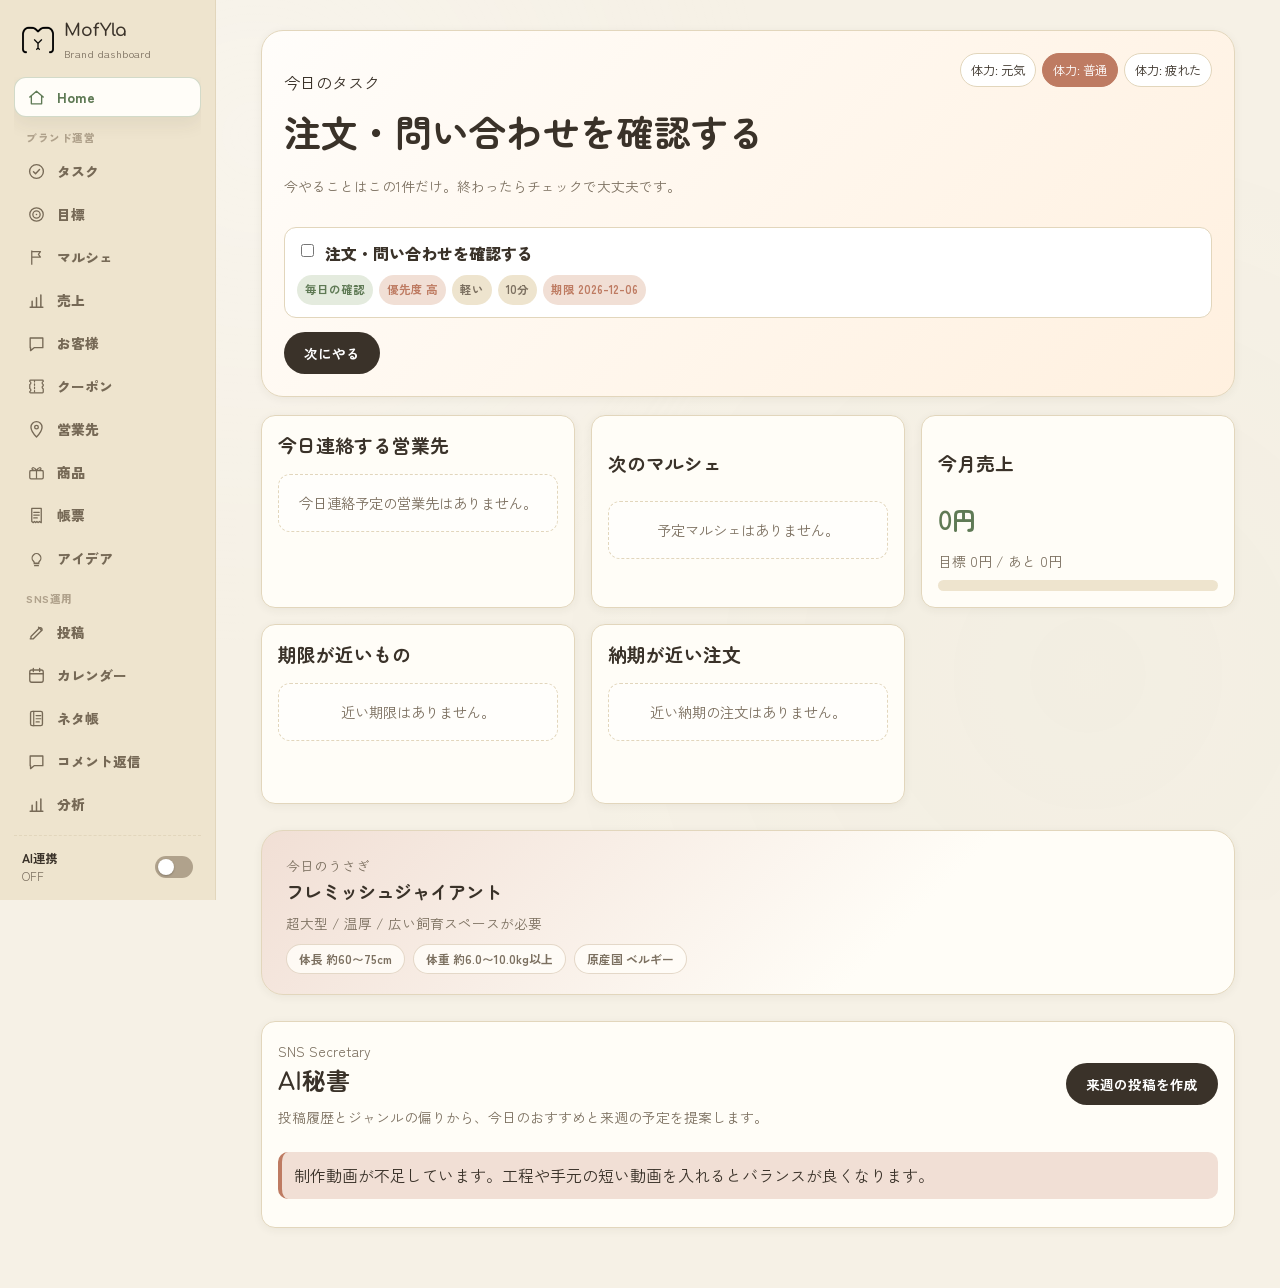
==== index.html @ 94437e1f "Add files via upload" ====
﻿<!DOCTYPE html>
<html lang="ja">
<head>
<meta charset="UTF-8">
<meta name="viewport" content="width=device-width, initial-scale=1.0">
<title>MofYla Studio | Brand Dashboard</title>
<link rel="preconnect" href="https://fonts.googleapis.com">
<link rel="preconnect" href="https://fonts.gstatic.com" crossorigin>
<link href="https://fonts.googleapis.com/css2?family=Comfortaa:wght@400;500;600;700&family=Zen+Maru+Gothic:wght@400;500;700;900&family=Zen+Kaku+Gothic+New:wght@400;500;700;900&family=Klee+One:wght@500;600&family=IBM+Plex+Mono:wght@400;500;600&display=swap" rel="stylesheet">
<link rel="stylesheet" href="./styles/main.css">
<link rel="stylesheet" href="./styles/components.css">
<link rel="stylesheet" href="./styles/calendar.css">
<link rel="stylesheet" href="./styles/dashboard.css">
<link rel="stylesheet" href="./styles/brand.css">
<link rel="icon" type="image/png" href="./favicon.png">
</head>
<body>

<svg width="0" height="0" style="position:absolute" aria-hidden="true">
<defs>
<symbol id="ic-rabbit" viewBox="0 0 24 24">
  <path d="M8.6 11.2C7.1 8.3 7.4 3.6 9.2 2.1c1.2 3 1.4 6.8 0.5 9.6" fill="currentColor"/>
  <path d="M15.4 11.2c1.5-2.9 1.2-7.6-0.6-9.1-1.2 3-1.4 6.8-0.5 9.6" fill="currentColor"/>
  <ellipse cx="12" cy="15.6" rx="5.7" ry="5.1" fill="currentColor"/>
</symbol>
<symbol id="ic-home" viewBox="0 0 24 24"><path d="M3.5 11.5 12 4l8.5 7.5M5.5 10v10h13V10" fill="none" stroke="currentColor" stroke-width="1.7" stroke-linecap="round" stroke-linejoin="round"/></symbol>
<symbol id="ic-pencil" viewBox="0 0 24 24"><path d="M4 20h4L18.4 9.6a2.1 2.1 0 0 0-3-3L5 17v3z" fill="none" stroke="currentColor" stroke-width="1.7" stroke-linecap="round" stroke-linejoin="round"/><path d="M14.6 5.4l4 4" fill="none" stroke="currentColor" stroke-width="1.7" stroke-linecap="round"/></symbol>
<symbol id="ic-calendar" viewBox="0 0 24 24"><rect x="3.5" y="5" width="17" height="15.5" rx="2.4" fill="none" stroke="currentColor" stroke-width="1.7"/><path d="M3.5 9.8h17M8 3v4M16 3v4" fill="none" stroke="currentColor" stroke-width="1.7" stroke-linecap="round"/></symbol>
<symbol id="ic-notebook" viewBox="0 0 24 24"><rect x="4.5" y="3" width="15" height="18" rx="2" fill="none" stroke="currentColor" stroke-width="1.7"/><path d="M8.5 3v18M11.5 8.3h6M11.5 12.3h6M11.5 16.3h4" fill="none" stroke="currentColor" stroke-width="1.5" stroke-linecap="round"/></symbol>
<symbol id="ic-chat" viewBox="0 0 24 24"><path d="M4 5h16v12.3H9L4.5 21v-3.7H4z" fill="none" stroke="currentColor" stroke-width="1.7" stroke-linejoin="round"/></symbol>
<symbol id="ic-chart" viewBox="0 0 24 24"><path d="M4 20.5h16M6.5 20V13m5.5 7V8.5M17.5 20V5" fill="none" stroke="currentColor" stroke-width="1.9" stroke-linecap="round"/></symbol>
<symbol id="ic-sliders" viewBox="0 0 24 24"><path d="M4 6.5h11M17.5 6.5h2.5M4 12h6.5M13 12h7M4 17.5h13M19.5 17.5H20" fill="none" stroke="currentColor" stroke-width="1.7" stroke-linecap="round"/><circle cx="13.5" cy="6.5" r="2" fill="none" stroke="currentColor" stroke-width="1.7"/><circle cx="9" cy="12" r="2" fill="none" stroke="currentColor" stroke-width="1.7"/><circle cx="16" cy="17.5" r="2" fill="none" stroke="currentColor" stroke-width="1.7"/></symbol>
<symbol id="ic-refresh" viewBox="0 0 24 24"><path d="M20 11A8 8 0 1 0 18.5 16" fill="none" stroke="currentColor" stroke-width="1.8" stroke-linecap="round"/><path d="M20 5v6h-6" fill="none" stroke="currentColor" stroke-width="1.8" stroke-linecap="round" stroke-linejoin="round"/></symbol>
<symbol id="ic-pin" viewBox="0 0 24 24"><path d="M12 21.5s7-7.4 7-12.4a7 7 0 1 0-14 0c0 5 7 12.4 7 12.4z" fill="none" stroke="currentColor" stroke-width="1.7" stroke-linejoin="round"/><circle cx="12" cy="9" r="2.3" fill="none" stroke="currentColor" stroke-width="1.7"/></symbol>
<symbol id="ic-plus" viewBox="0 0 24 24"><path d="M12 5v14M5 12h14" fill="none" stroke="currentColor" stroke-width="1.9" stroke-linecap="round"/></symbol>
<symbol id="ic-trash" viewBox="0 0 24 24"><path d="M4.5 7h15M9 7V4.3h6V7M6.5 7l1 13a2 2 0 0 0 2 1.8h5a2 2 0 0 0 2-1.8l1-13" fill="none" stroke="currentColor" stroke-width="1.7" stroke-linecap="round" stroke-linejoin="round"/><path d="M10 11v6M14 11v6" fill="none" stroke="currentColor" stroke-width="1.5" stroke-linecap="round"/></symbol>
<symbol id="ic-star" viewBox="0 0 24 24"><path d="M12 3.3l2.7 6 6.5.6-4.9 4.4 1.5 6.4L12 17.4l-5.8 3.3 1.5-6.4-4.9-4.4 6.5-.6z" fill="none" stroke="currentColor" stroke-width="1.6" stroke-linejoin="round"/></symbol>
<symbol id="ic-check" viewBox="0 0 24 24"><path d="M4.5 12.5l5 5L20 6.5" fill="none" stroke="currentColor" stroke-width="2.4" stroke-linecap="round" stroke-linejoin="round"/></symbol>
<symbol id="ic-check-circle" viewBox="0 0 24 24"><circle cx="12" cy="12" r="8.7" fill="none" stroke="currentColor" stroke-width="1.7"/><path d="M8.2 12.3l2.6 2.6 5-5.4" fill="none" stroke="currentColor" stroke-width="1.8" stroke-linecap="round" stroke-linejoin="round"/></symbol>
<symbol id="ic-alert" viewBox="0 0 24 24"><path d="M12 3.5 21.5 20h-19z" fill="none" stroke="currentColor" stroke-width="1.7" stroke-linejoin="round"/><path d="M12 9.5v4.3" stroke="currentColor" stroke-width="1.8" stroke-linecap="round"/><circle cx="12" cy="16.8" r="0.9" fill="currentColor"/></symbol>
<symbol id="ic-square" viewBox="0 0 24 24"><rect x="4.2" y="4.2" width="15.6" height="15.6" rx="3.4" fill="none" stroke="currentColor" stroke-width="1.7"/></symbol>
<symbol id="ic-square-check" viewBox="0 0 24 24"><rect x="4.2" y="4.2" width="15.6" height="15.6" rx="3.4" fill="none" stroke="currentColor" stroke-width="1.7"/><path d="M8.2 12.4l2.6 2.6 5-5.4" fill="none" stroke="currentColor" stroke-width="1.8" stroke-linecap="round" stroke-linejoin="round"/></symbol>
<symbol id="ic-chevron-left" viewBox="0 0 24 24"><path d="M15 5l-7 7 7 7" fill="none" stroke="currentColor" stroke-width="1.9" stroke-linecap="round" stroke-linejoin="round"/></symbol>
<symbol id="ic-chevron-right" viewBox="0 0 24 24"><path d="M9 5l7 7-7 7" fill="none" stroke="currentColor" stroke-width="1.9" stroke-linecap="round" stroke-linejoin="round"/></symbol>
<symbol id="ic-arrow-right" viewBox="0 0 24 24"><path d="M4 12h15M13 6l6 6-6 6" fill="none" stroke="currentColor" stroke-width="1.8" stroke-linecap="round" stroke-linejoin="round"/></symbol>
<symbol id="ic-download" viewBox="0 0 24 24"><path d="M12 4v10M8 10l4 4 4-4M5 19h14" fill="none" stroke="currentColor" stroke-width="1.8" stroke-linecap="round" stroke-linejoin="round"/></symbol>
<symbol id="ic-menu" viewBox="0 0 24 24"><path d="M4 7h16M4 12h16M4 17h16" fill="none" stroke="currentColor" stroke-width="1.8" stroke-linecap="round"/></symbol>
<symbol id="ic-close" viewBox="0 0 24 24"><path d="M6 6l12 12M18 6L6 18" fill="none" stroke="currentColor" stroke-width="1.8" stroke-linecap="round"/></symbol>
<symbol id="ic-video" viewBox="0 0 24 24"><rect x="3" y="6.5" width="12.5" height="11" rx="2" fill="none" stroke="currentColor" stroke-width="1.6"/><path d="M15.5 10l5-2.7v9.4l-5-2.7z" fill="none" stroke="currentColor" stroke-width="1.6" stroke-linejoin="round"/></symbol>
<symbol id="ic-gift" viewBox="0 0 24 24"><rect x="3.5" y="9.5" width="17" height="10.5" rx="1.6" fill="none" stroke="currentColor" stroke-width="1.6"/><path d="M3.5 9.5h17M12 9.5V20M12 9.5C10 5 6 5.3 6.3 7.4 6.5 9 9.5 9.5 12 9.5zM12 9.5c2-4.5 6-4.2 5.7-2.1-.2 1.6-3.2 2.1-5.7 2.1z" fill="none" stroke="currentColor" stroke-width="1.5" stroke-linejoin="round"/></symbol>
<symbol id="ic-flag" viewBox="0 0 24 24"><path d="M6 3v18M6 4.5h11l-2.6 3.5L17 11.5H6" fill="none" stroke="currentColor" stroke-width="1.6" stroke-linejoin="round"/></symbol>
<symbol id="ic-draft" viewBox="0 0 24 24"><circle cx="12" cy="12" r="8.5" fill="none" stroke="currentColor" stroke-width="1.6" stroke-dasharray="3 3.2"/></symbol>
<symbol id="ic-target" viewBox="0 0 24 24"><circle cx="12" cy="12" r="8.5" fill="none" stroke="currentColor" stroke-width="1.6"/><circle cx="12" cy="12" r="4.6" fill="none" stroke="currentColor" stroke-width="1.6"/><circle cx="12" cy="12" r="1" fill="currentColor"/></symbol>
<symbol id="ic-lightbulb" viewBox="0 0 24 24"><path d="M9 18.5h6M9.6 21h4.8M8 15.2A5.5 5.5 0 1116 15.2c-.8.9-1.3 1.6-1.3 2.8H9.3c0-1.2-.5-1.9-1.3-2.8z" fill="none" stroke="currentColor" stroke-width="1.6" stroke-linejoin="round" stroke-linecap="round"/></symbol>
<symbol id="ic-receipt" viewBox="0 0 24 24"><path d="M6 3h12v18l-2.3-1.5L14 21l-1.5-1.5L11 21l-1.5-1.5L8 21l-2-1.5z" fill="none" stroke="currentColor" stroke-width="1.6" stroke-linejoin="round"/><path d="M8.5 8h7M8.5 11.5h7M8.5 15h4.5" fill="none" stroke="currentColor" stroke-width="1.5" stroke-linecap="round"/></symbol>
<symbol id="ic-coupon" viewBox="0 0 24 24"><path d="M3.5 9.5a2 2 0 0 0 0-3.8V5a1 1 0 0 1 1-1h15a1 1 0 0 1 1 1v.7a2 2 0 0 0 0 3.8v1.6a2 2 0 0 0 0 3.8V19a1 1 0 0 1-1 1h-15a1 1 0 0 1-1-1v-.7a2 2 0 0 0 0-3.8z" fill="none" stroke="currentColor" stroke-width="1.6" stroke-linejoin="round"/><path d="M9.5 4.5v15" stroke="currentColor" stroke-width="1.5" stroke-linecap="round" stroke-dasharray="1.8 2.4"/></symbol>
</defs>
</svg>

<div class="app">
  <div class="mobile-topbar">
    <button class="hamburger-btn" id="hamburgerBtn" aria-label="メニューを開く"><svg class="svgic"><use href="#ic-menu"/></svg></button>
    <div class="side-brand">
      <img class="side-logo" src="./assets/mofyla-logo.png" alt="MofYla logo">
      <div><h1>MofYla</h1></div>
    </div>
  </div>
  <div class="nav-overlay" id="navOverlay"></div>

  <nav class="sidebar" id="sidebar">
    <div class="side-brand">
      <img class="side-logo" src="./assets/mofyla-logo.png" alt="MofYla logo">
      <div>
        <h1>MofYla</h1>
        <span>Brand dashboard</span>
      </div>
      <button class="side-close" id="sideCloseBtn" aria-label="閉じる"><svg class="svgic"><use href="#ic-close"/></svg></button>
    </div>
    <div class="side-nav" id="sideNav">
      <button data-page="home" class="active"><svg class="ic svgic"><use href="#ic-home"/></svg>Home</button>

      <p class="side-nav-label">ブランド運営</p>
      <button data-page="brand-tasks"><svg class="ic svgic"><use href="#ic-check-circle"/></svg>タスク</button>
      <button data-page="brand-goals"><svg class="ic svgic"><use href="#ic-target"/></svg>目標</button>
      <button data-page="brand-markets"><svg class="ic svgic"><use href="#ic-flag"/></svg>マルシェ</button>
      <button data-page="brand-sales"><svg class="ic svgic"><use href="#ic-chart"/></svg>売上</button>
      <button data-page="brand-crm"><svg class="ic svgic"><use href="#ic-chat"/></svg>お客様</button>
      <button data-page="brand-coupons"><svg class="ic svgic"><use href="#ic-coupon"/></svg>クーポン</button>
      <button data-page="brand-leads"><svg class="ic svgic"><use href="#ic-pin"/></svg>営業先</button>
      <button data-page="brand-products"><svg class="ic svgic"><use href="#ic-gift"/></svg>商品</button>
      <button data-page="brand-invoice"><svg class="ic svgic"><use href="#ic-receipt"/></svg>帳票</button>
      <button data-page="brand-ideas"><svg class="ic svgic"><use href="#ic-lightbulb"/></svg>アイデア</button>

      <p class="side-nav-label">SNS運用</p>
      <button data-page="write"><svg class="ic svgic"><use href="#ic-pencil"/></svg>投稿</button>
      <button data-page="calendar"><svg class="ic svgic"><use href="#ic-calendar"/></svg>カレンダー</button>
      <button data-page="ideas"><svg class="ic svgic"><use href="#ic-notebook"/></svg>ネタ帳</button>
      <button data-page="reply"><svg class="ic svgic"><use href="#ic-chat"/></svg>コメント返信</button>
      <button data-page="analytics"><svg class="ic svgic"><use href="#ic-chart"/></svg>分析</button>
      <button data-page="template"><svg class="ic svgic"><use href="#ic-notebook"/></svg>テンプレート</button>

      <p class="side-nav-label">その他</p>
      <button data-page="export"><svg class="ic svgic"><use href="#ic-download"/></svg>エクスポート</button>
      <button data-page="settings"><svg class="ic svgic"><use href="#ic-sliders"/></svg>設定</button>
    </div>
    <div class="side-foot">
      <div class="side-ai-row">
        <div class="side-ai-label"><strong>AI連携</strong><span id="aiStatusText">OFF</span></div>
        <label class="switch">
          <input type="checkbox" id="aiToggle">
          <span class="track"><span class="knob"></span></span>
        </label>
      </div>

    </div>
  </nav>

  <main class="main">

    <!-- ============ HOME ============ -->

    <section class="page active" id="page-home">
      <div id="brandHome"></div>

      <section class="daily-rabbit-card section-gap" id="dailyRabbitCard">
        <div>
          <p class="label-eyebrow">今日のうさぎ</p>
          <h3 id="dailyRabbitName">今日のうさぎ</h3>
          <p id="dailyRabbitDescription">日替わりでうさぎの種類を紹介します。</p>
          <div class="daily-rabbit-tags" id="dailyRabbitTags"></div>
        </div>
      </section>

      <div class="legacy-home-sns" aria-hidden="true">
      <div class="greeting-card">
        <div>
          <h2 style="display:flex;align-items:center;gap:10px;"><svg class="icon-md svgic brand-mark"><use href="#ic-rabbit"/></svg><span id="greetingText">Good Morning</span></h2>
          <p id="greetingSub">今日はどんな投稿にしますか？</p>
        </div>
        <span class="greeting-date" id="homeDate">--</span>
      </div>

      <div class="card section-gap">
        <p class="label-eyebrow">今週の記録</p>
        <div class="week-strip" id="weekStrip"></div>
        <div class="statgrid">
          <div class="statcard"><div class="num honey" id="streakNum">0</div><div class="lab">連続投稿日数</div></div>
          <div class="statcard"><div class="num" id="monthRateNum">0%</div><div class="lab">今月の達成率</div></div>
          <div class="statcard"><div class="num" id="postsThisMonthNum">0</div><div class="lab">今月の投稿数</div></div>
        </div>
        <a class="cal-link" data-page="calendar">カレンダーをもっと見る <svg class="svgic"><use href="#ic-arrow-right"/></svg></a>
      </div>


      <div class="card section-gap">
        <p class="label-eyebrow">今日やること</p>
        <div class="checklist" id="checklist">
          <div class="checklist-item" data-task="seen"><span class="checkbox"><svg class="svgic"><use href="#ic-check"/></svg></span><span class="txt">今日のネタを見る</span></div>
          <div class="checklist-item" data-task="wrote"><span class="checkbox"><svg class="svgic"><use href="#ic-check"/></svg></span><span class="txt">投稿を作る</span></div>
          <div class="checklist-item" data-task="posted"><span class="checkbox"><svg class="svgic"><use href="#ic-check"/></svg></span><span class="txt">投稿した</span></div>
        </div>
      </div>

      <p class="label-eyebrow">今日のおすすめ</p>
      <div class="feature-card">
        <div class="feature-top">
          <div class="feature-eyebrow">
            <span class="feature-tag" id="fIdeaTag">商品紹介</span>
            <span class="feature-idx" id="fIdeaIdx">No. 01</span>
          </div>
          <h3 class="feature-title" id="fIdeaTitle">読み込み中…</h3>
          <p class="feature-detail" id="fIdeaDetail"></p>
          <div class="feature-meta">
            <div class="meta-item"><span class="k">難易度</span><span class="v" id="fDifficulty">-</span></div>
            <div class="meta-item"><span class="k">所要時間</span><span class="v" id="fMinutes">-</span></div>
          </div>
          <div class="feature-columns">
            <div class="feature-block"><p class="lbl">おすすめ理由</p><ul class="reason-list" id="fReasonList"></ul></div>
            <div class="feature-block"><p class="lbl">写真アイデア</p><p id="fPhoto">-</p></div>
          </div>
          <div class="feature-block" style="margin-top:12px;"><p class="lbl">投稿すると得られる効果</p><p id="fEffect">-</p></div>
          <div class="feature-tags" id="fTags"></div>
        </div>
        <div class="feature-bottom">
          <div class="feature-actions">
            <button class="btn btn-primary" id="fWriteBtn">今日はこれを書く</button>
            <button class="btn btn-ghost btn-small" id="fShuffleBtn">別のネタ</button>
          </div>
          <div class="feature-actions">
            <button class="btn-quiet" id="fPostedBtn">投稿済みにする</button>
            <button class="btn-quiet" id="fSkipBtn">興味ない</button>
          </div>
        </div>
        <div class="paperloader" id="fLoader"><span class="flip"></span><span class="ltxt">めくっています…</span></div>
        <div class="errbox" id="fErr" style="margin:0 32px 16px;"></div>
      </div>
      </div>
    </section>

    <section class="page" id="page-brand-tasks">
      <div class="brand-page" id="brandTasks"></div>
    </section>

    <section class="page" id="page-brand-goals">
      <div class="brand-page" id="brandGoals"></div>
    </section>

    <section class="page" id="page-brand-markets">
      <div class="brand-page" id="brandMarkets"></div>
    </section>

    <section class="page" id="page-brand-sales">
      <div class="brand-page" id="brandSales"></div>
    </section>

    <section class="page" id="page-brand-crm">
      <div class="brand-page" id="brandCrm"></div>
    </section>

    <section class="page" id="page-brand-coupons">
      <div class="brand-page" id="brandCoupons"></div>
    </section>

    <section class="page" id="page-brand-leads">
      <div class="brand-page" id="brandLeads"></div>
    </section>

    <section class="page" id="page-brand-products">
      <div class="brand-page" id="brandProducts"></div>
    </section>

    <section class="page" id="page-brand-invoice">
      <div class="brand-page" id="brandInvoice"></div>
    </section>

    <section class="page" id="page-brand-ideas">
      <div class="brand-page" id="brandIdeas"></div>
    </section>

    <!-- ============ WRITE ============ -->
    <section class="page" id="page-write">
      <div class="page-head"><div><h2>投稿</h2><p>下書きを一回書けば、X / Instagram 用に整えます</p></div></div>
      <div class="card composer">
        <textarea id="draftInput" placeholder="伝えたいことを箇条書きでも一文でもOK。例）今ある1点物のヘイラック、編み目を細かくして毛玉が引っかかりにくいよう改良中。試作段階だが、実際のうさぎで試したところ食べやすそうだった。"></textarea>
        <div class="composer-foot">
          <span class="hint" id="composerHint">下書きを入力して生成してください</span>
          <button class="btn btn-primary" id="generateBtn"><svg class="icon-sm svgic"><use href="#ic-pencil"/></svg><span class="btn-label">X / Instagram 用に生成</span></button>
        </div>
        <div class="paperloader" id="genLoader"><span class="flip"></span><span class="ltxt">めくっています…</span></div>
        <div class="errbox" id="genErr"></div>

        <div class="chiprow" id="remixRow" style="display:none;">
          <button class="btn-chip" data-remix="short">もっと短く</button>
          <button class="btn-chip" data-remix="cute">もっと可愛く</button>
          <button class="btn-chip" data-remix="polite">もっと丁寧に</button>
          <button class="btn-chip" data-remix="lessemoji">絵文字少なめ</button>
          <button class="btn-chip" data-remix="moretags">ハッシュタグ追加</button>
          <button class="btn-chip" data-remix="brand">ブランド感を強く</button>
        </div>

        <div class="outputs">
          <div class="outcard">
            <div class="outcard-head">
              <span class="platform"><span class="dot x"></span>X（旧Twitter）</span>
              <span class="charcount" id="xCount">0 / 280</span>
            </div>
            <textarea class="result" id="xResult" placeholder="ここにX用の文章が出ます"></textarea>
            <div class="tagpicker" id="xTagPicker"></div>
            <div class="outcard-foot">
              <span class="hint">短く・即時性重視</span>
              <button class="btn-ghost btn-small btn" data-copy="xResult">コピー</button>
            </div>
          </div>
          <div class="outcard">
            <div class="outcard-head">
              <span class="platform"><span class="dot ig"></span>Instagram</span>
              <span class="charcount" id="igCount">0 / 2200</span>
            </div>
            <textarea class="result" id="igResult" placeholder="ここにInstagram用の文章が出ます"></textarea>
            <div class="tagpicker" id="igTagPicker"></div>
            <div class="outcard-foot">
              <span class="hint">世界観・厳選タグ重視</span>
              <button class="btn-ghost btn-small btn" data-copy="igResult">コピー</button>
            </div>
          </div>
        </div>

        <div class="precheck">
          <p class="precheck-title">投稿前チェック</p>
          <div class="precheck-grid" id="precheckGrid"></div>
        </div>

        <div class="savebar">
          <button class="btn btn-sage" id="saveHistoryBtn"><svg class="icon-sm svgic"><use href="#ic-pin"/></svg><span class="btn-label">この投稿を履歴に保存</span></button>
        </div>
      </div>
    </section>

    <!-- ============ CALENDAR ============ -->
    <section class="page" id="page-calendar">
      <div class="page-head"><div><h2>カレンダー</h2><p>投稿だけでなく、ブランド活動をまるごと記録する場所です</p></div></div>

      <div class="card section-gap">
        <div class="goalring-wrap">
          <svg class="goalring" viewBox="0 0 64 64">
            <circle cx="32" cy="32" r="27" fill="none" stroke="var(--paper-deep)" stroke-width="7"/>
            <circle id="goalRingFg" cx="32" cy="32" r="27" fill="none" stroke="var(--sage)" stroke-width="7" stroke-linecap="round" transform="rotate(-90 32 32)"/>
          </svg>
          <div class="goalring-lab">
            <div class="num" id="goalRateNumFull">0%</div>
            <div class="lab">今月の目標達成率(<span id="goalPostsNumFull">0</span>/<span id="goalTargetNumFull">-</span>投稿)</div>
          </div>
        </div>
        <div class="statgrid">
          <div class="statcard"><div class="num honey" id="streakNumFull">0</div><div class="lab">連続投稿日数</div></div>
          <div class="statcard"><div class="num" id="monthRateNumFull">0%</div><div class="lab">今月の達成率</div></div>
          <div class="statcard"><div class="num" id="totalPostedNum">0</div><div class="lab">総投稿日数</div></div>
          <div class="statcard"><div class="num" id="postsThisMonthNumFull">0</div><div class="lab">今月の投稿数</div></div>
          <div class="statcard"><div class="num" id="videosThisMonthNum">0</div><div class="lab">制作動画数</div></div>
          <div class="statcard"><div class="num" id="ideaStockNum">0</div><div class="lab">ネタ在庫数</div></div>
        </div>
      </div>

      <div class="card section-gap">
        <div class="cal-widget">
          <div class="month-cal full" style="flex:1;">
            <div class="month-cal-head">
              <button class="cal-navbtn" id="calPrevBtn" aria-label="前の月"><svg class="svgic"><use href="#ic-chevron-left"/></svg></button>
              <span class="month-label" id="calMonthLabel">--</span>
              <button class="cal-navbtn" id="calNextBtn" aria-label="次の月"><svg class="svgic"><use href="#ic-chevron-right"/></svg></button>
            </div>
            <div class="weekday-row">
              <span class="sun">日</span><span>月</span><span>火</span><span>水</span><span>木</span><span>金</span><span class="sat">土</span>
            </div>
            <div class="month-grid" id="calGridFull"></div>
            <div style="display:flex;flex-wrap:wrap;gap:12px;margin-top:16px;font-size:0.72rem;color:var(--ink-soft);">
              <span style="display:inline-flex;align-items:center;gap:4px;"><svg class="svgic" style="width:12px;height:12px;color:var(--sage-deep);"><use href="#ic-pencil"/></svg>投稿</span>
              <span style="display:inline-flex;align-items:center;gap:4px;"><svg class="svgic" style="width:12px;height:12px;color:var(--clay);"><use href="#ic-video"/></svg>制作動画</span>
              <span style="display:inline-flex;align-items:center;gap:4px;"><svg class="svgic" style="width:12px;height:12px;color:var(--honey);"><use href="#ic-star"/></svg>人気投稿</span>
              <span style="display:inline-flex;align-items:center;gap:4px;"><svg class="svgic" style="width:12px;height:12px;"><use href="#ic-gift"/></svg>商品公開</span>
              <span style="display:inline-flex;align-items:center;gap:4px;"><svg class="svgic" style="width:12px;height:12px;"><use href="#ic-flag"/></svg>イベント</span>
              <span style="display:inline-flex;align-items:center;gap:4px;background:var(--honey-soft);padding:2px 8px;border-radius:999px;">予定あり</span>
            </div>
          </div>
        </div>
      </div>

      <p class="label-eyebrow">秘書からの提案</p>
      <div class="advice-box" id="planAdviceBox">
        <svg class="svgic"><use href="#ic-lightbulb"/></svg>
        <p id="planAdviceText">予定を登録すると、投稿の組み立て方を提案します。</p>
      </div>
    </section>

    <!-- ============ IDEAS LIBRARY ============ -->
    <section class="page" id="page-ideas">
      <div class="page-head"><div><h2>ネタ帳</h2><p>ブランド専用のネタライブラリ。投稿生成時にAIの参考にもなります</p></div></div>

      <div class="togglebar">
        <div class="lab"><strong>参考メモを生成時に利用する</strong><span>ONにすると、下の参考メモをAI生成の文脈として使います</span></div>
        <label class="switch"><input type="checkbox" id="useRefToggle"><span class="track"><span class="knob"></span></span></label>
      </div>

      <p class="label-eyebrow">ネタ一覧</p>
      <div class="idea-grid section-gap" id="ideaGrid"></div>

      <p class="label-eyebrow">見つけたら書き留める</p>
      <div class="card section-gap">
        <p class="hint" style="margin:0 0 10px;">気になった投稿のURLと、なぜ気になったかを一言メモ。</p>
        <input type="text" id="refUrlInput" class="refurl-input" placeholder="投稿のURL（任意）">
        <textarea id="refNoteInput" placeholder="例）餌入れの断面図を見せる投稿。作り方の工夫が伝わって保存数が多そうだった。" style="min-height:70px;margin-top:8px;width:100%;border:1px solid var(--line);border-radius:var(--radius-md);padding:12px;background:var(--paper);"></textarea>
        <div class="composer-foot">
          <span class="hint">丸ごと真似るのではなく『なぜ良かったか』の視点をメモするのがおすすめです</span>
          <button class="btn btn-sage" id="addRefBtn"><svg class="icon-sm svgic"><use href="#ic-plus"/></svg><span class="btn-label">メモを追加</span></button>
        </div>
      </div>
      <div class="listcol" id="refList"><div class="empty-state">まだメモがありません。</div></div>
    </section>

    <!-- ============ REPLY ============ -->
    <section class="page" id="page-reply">
      <div class="page-head"><div><h2>コメント返信</h2><p>もらったコメントに、あたたかく丁寧な返信を</p></div></div>
      <div class="card composer section-gap">
        <textarea id="commentInput" placeholder="もらったコメントを貼り付けてください。例）このヘイラック可愛い！うちの子にも欲しいです"></textarea>
        <div class="composer-foot">
          <span class="hint" id="replyHint">コメントを入力して生成してください</span>
          <button class="btn btn-primary" id="replyGenerateBtn"><svg class="icon-sm svgic"><use href="#ic-chat"/></svg><span class="btn-label">返信文を考える</span></button>
        </div>
        <div class="paperloader" id="replyLoader"><span class="flip"></span><span class="ltxt">めくっています…</span></div>
        <div class="errbox" id="replyErr"></div>
        <div class="outcard" style="margin-top:16px;">
          <div class="outcard-head"><span class="platform">返信案</span></div>
          <textarea class="result" id="replyResult" placeholder="ここに返信文の案が出ます" style="min-height:100px;"></textarea>
          <div class="outcard-foot">
            <span class="hint">送る前に一度読み返してから返信してください</span>
            <div style="display:flex;gap:8px;">
              <button class="btn-ghost btn-small btn" id="favReplyBtn"><svg class="icon-sm svgic"><use href="#ic-star"/></svg><span class="btn-label">お気に入りに登録</span></button>
              <button class="btn-ghost btn-small btn" data-copy="replyResult">コピー</button>
            </div>
          </div>
        </div>
      </div>

      <p class="label-eyebrow">お気に入り返信</p>
      <div class="listcol section-gap" id="favReplyList"><div class="empty-state">まだお気に入りがありません。</div></div>

      <p class="label-eyebrow">返信履歴</p>
      <div class="listcol" id="replyHistList"><div class="empty-state">まだ履歴がありません。</div></div>
    </section>

    <!-- ============ ANALYTICS / HISTORY ============ -->
    <section class="page" id="page-analytics">
      <div class="page-head"><div><h2>分析</h2><p>投稿履歴と反応を振り返る場所。毎日見るものではありません</p></div></div>
      <div class="hist-summary card section-gap">
        <div><div class="num" id="statTotal">0</div><div class="lab">総投稿数</div></div>
        <div><div class="num" id="statLikes">0</div><div class="lab">平均いいね</div></div>
        <div><div class="num" id="statSales">0</div><div class="lab">売上につながった投稿</div></div>
      </div>

      <p class="label-eyebrow">投稿内容のバランス（直近30日）</p>
      <div class="card section-gap">
        <div id="balanceBars"><div class="empty-state">データが増えてくると、ここにカテゴリの偏りが表示されます。</div></div>
      </div>
      <div class="advice-box section-gap" id="balanceAdviceBox">
        <svg class="svgic"><use href="#ic-lightbulb"/></svg>
        <p id="balanceAdviceText">まだ分析するデータがありません。投稿履歴が増えると秘書からアドバイスします。</p>
      </div>

      <p class="label-eyebrow">投稿履歴</p>
      <div class="listcol" id="historyList"><div class="empty-state">まだ履歴がありません。投稿文を保存するとここに並びます。</div></div>
    </section>

    <!-- ============ SETTINGS ============ -->
    <section class="page" id="page-settings">
      <div class="page-head"><div><h2>設定</h2><p>AI連携の説明とデータの管理</p></div></div>
      <div class="card section-gap">
        <p class="label-eyebrow">AI連携</p>
        <p style="font-size:0.88rem;color:var(--ink-soft);max-width:640px;">
          サイドバーのスイッチでON/OFFを切り替えられます。OFFのときはテンプレートで即座に下書きを作成し、
          ONのときはClaudeが文脈を汲んで生成します。生成後は必ず読み返してから投稿してください。
        </p>
      </div>
      <div class="card section-gap">
        <p class="label-eyebrow">今月の投稿目標</p>
        <p style="font-size:0.88rem;color:var(--ink-soft);max-width:640px;margin-bottom:12px;">
          カレンダーページの達成率リングに反映されます。
        </p>
        <div class="mini-field" style="max-width:160px;">
          <label>目標投稿数（今月）</label>
          <input type="number" min="1" id="monthlyGoalInput" value="12">
        </div>
      </div>
      <div class="card">
        <p class="label-eyebrow">データの管理</p>
        <p style="font-size:0.88rem;color:var(--ink-soft);max-width:640px;margin-bottom:14px;">
          このツールに保存したデータ（投稿履歴・参考メモ・返信履歴・チェックリスト・活動記録）をすべて削除します。元に戻せません。
        </p>
        <button class="btn btn-ghost" id="resetAllBtn"><svg class="icon-sm svgic"><use href="#ic-trash"/></svg><span class="btn-label">データを全て削除</span></button>
      </div>
    </section>

    <section class="page" id="page-template">
      <div class="page-head"><div><p class="eyebrow">Templates</p><h2>投稿テンプレート</h2><p>商品紹介、制作動画、イベント告知などを管理して、投稿文のたたき台を作れます。</p></div><button class="btn btn-primary" id="templateAddBtn"><svg class="icon-sm svgic"><use href="#ic-plus"/></svg><span class="btn-label">追加</span></button></div>
      <div class="panel section-gap"><div class="mini-field-grid"><div class="mini-field"><label>テンプレート名</label><input id="templateName" type="text" placeholder="商品紹介"></div><div class="mini-field"><label>ジャンル</label><input id="templateCategory" type="text" placeholder="商品紹介"></div></div><div class="mini-field"><label>本文</label><textarea id="templateBody" rows="5" placeholder="今日は {topic} を紹介します。\nこだわり: {point}\n#MofYla"></textarea></div><div class="mini-field-grid"><div class="mini-field"><label>話題</label><input id="templateTopic" type="text" placeholder="新作のうさぎ用アイテム"></div><div class="mini-field"><label>こだわり</label><input id="templatePoint" type="text" placeholder="やさしい丸みと洗いやすさ"></div></div><div class="toolbar"><button class="btn btn-sage" id="templateSaveBtn">保存</button><button class="btn btn-ghost" id="templateGenerateBtn">投稿へ生成</button></div></div>
      <div class="idea-grid section-gap" id="templateList"></div>
    </section>

    <section class="page" id="page-export">
      <div class="page-head"><div><p class="eyebrow">Backup</p><h2>エクスポート / 復元</h2><p>ローカル保存された秘書データをJSONで退避・復元できます。</p></div></div>
            <div class="panel section-gap">
        <div class="toolbar"><button class="btn btn-primary" id="backupJsonBtn">JSONバックアップ</button><button class="btn btn-sage" id="restoreJsonBtn">JSON復元</button><button class="btn btn-ghost" id="exportSettingsBtn">設定エクスポート</button><button class="btn btn-ghost" id="exportHistoryBtn">投稿履歴エクスポート</button></div>
        <p class="hint">バックアップ・エクスポートはJSONファイルとしてダウンロードされます。復元はファイルを選んで読み込みます。</p>
        <input type="file" id="restoreFileInput" accept="application/json" hidden>
      </div>
      <div class="panel section-gap">
        <div class="page-head"><div><p class="eyebrow">Cloud Sync</p><h2>半自動共有</h2><p>Google Apps Script経由でJSONをクラウド保存し、別デバイスへ復元できます。</p></div></div>
        <div class="mini-field-grid">
          <div class="mini-field"><label>Apps Script URL</label><input id="cloudSyncUrl" type="url" placeholder="https://script.google.com/macros/s/.../exec"></div>
          <div class="mini-field"><label>同期キー</label><input id="cloudSyncKey" type="password" placeholder="自分だけの合言葉"></div>
        </div>
        <label class="metric-check" style="margin:8px 0 12px;"><input type="checkbox" id="cloudAutoUploadToggle"> 入力変更後に自動アップロード</label>
        <div class="toolbar"><button class="btn btn-primary" id="cloudUploadBtn">クラウドに保存</button><button class="btn btn-sage" id="cloudDownloadBtn">クラウドから取得</button><button class="btn btn-ghost" id="cloudInstallBtn">取得データをインストール</button></div>
        <p class="hint" id="cloudSyncStatus">未設定です。Apps Script URLと同期キーを入力してください。</p>
        <div class="export-preview-wrap is-hidden">
          <p class="hint">クラウドから取得した内容（確認用）</p>
          <textarea id="exportPreview" class="result" rows="10" placeholder="ここにエクスポート内容が表示されます"></textarea>
        </div>
      </div>
    </section>
  </main>
</div>

<div class="toast" id="toast">保存しました</div>

<div class="modal-overlay" id="dayModalOverlay">
  <div class="modal-box">
    <div class="modal-head">
      <h3 id="dayModalTitle">--</h3>
      <button class="modal-close" id="dayModalClose" aria-label="閉じる"><svg class="svgic"><use href="#ic-close"/></svg></button>
    </div>
    <div class="modal-body" id="dayModalBody"></div>
  </div>
</div>



<script type="module" src="./src/app.js?v=cloud-sync-form-20260705"></script>
</body>
</html>
---- styles/main.css ----
﻿
:root{
  --paper:#F6F1E6;
  --paper-deep:#EEE4CE;
  --card:#FFFDF7;
  --ink:#3A3229;
  --ink-soft:#7C7060;
  --ink-faint:#B0A28C;
  --sage:#89A17C;
  --sage-deep:#5F7A55;
  --sage-soft:#E4EBDE;
  --clay:#BE7B62;
  --clay-soft:#F1DFD5;
  --honey:#D8A23F;
  --honey-soft:#F5E7C6;
  --line:#E2D6BC;
  --shadow:0 2px 10px rgba(58,50,41,0.06);
  --shadow-lift:0 10px 28px rgba(58,50,41,0.12);
  --radius-lg:22px;
  --radius-md:14px;
  --radius-sm:9px;
}
*{box-sizing:border-box;}
html,body{margin:0;padding:0;}
body{
  background:var(--paper);
  color:var(--ink);
  font-family:'Zen Kaku Gothic New','Hiragino Sans','Noto Sans JP',sans-serif;
  line-height:1.7;
  -webkit-font-smoothing:antialiased;
}
h1,h2,h3,.serif{font-family:'Comfortaa','Zen Maru Gothic','Hiragino Maru Gothic ProN',sans-serif;}
button{font-family:inherit;border:none;cursor:pointer;background:none;color:inherit;}
textarea,input{font-family:inherit;}
a{color:inherit;}
::selection{background:var(--sage-soft);}

/* subtle paper texture */
body::before{
  content:"";position:fixed;inset:0;pointer-events:none;z-index:0;opacity:0.5;
  background-image:
    radial-gradient(circle at 20% 15%, rgba(255,255,255,0.5), transparent 40%),
    radial-gradient(circle at 85% 75%, rgba(137,161,124,0.06), transparent 45%);
}

/* ---------- App shell ---------- */
.app{display:flex;min-height:100vh;position:relative;z-index:1;}

.sidebar{
  width:216px;flex:none;
  background:var(--paper-deep);
  border-right:1px solid var(--line);
  display:flex;flex-direction:column;
  padding:16px 14px;
  position:sticky;top:0;height:100vh;
}
.side-brand{display:flex;align-items:center;gap:10px;padding:0 8px 14px;}
.side-logo{width:32px;height:32px;object-fit:contain;display:block;flex:none;}
.side-brand h1{font-size:1.08rem;font-weight:600;margin:0;letter-spacing:0.01em;}
.side-brand span{display:block;font-size:0.66rem;color:var(--ink-soft);letter-spacing:0.04em;}

.side-nav{
  display:flex;flex-direction:column;gap:2px;flex:1;
  overflow-y:auto;min-height:0;
  -webkit-overflow-scrolling:touch;overscroll-behavior:contain;
  scrollbar-width:thin;scrollbar-color:rgba(137,161,124,0.35) transparent;
}
.side-nav::-webkit-scrollbar{width:5px;}
.side-nav::-webkit-scrollbar-track{background:transparent;}
.side-nav::-webkit-scrollbar-thumb{background:rgba(137,161,124,0.32);border-radius:999px;}
.side-nav::-webkit-scrollbar-thumb:hover{background:rgba(137,161,124,0.55);}
.side-nav-label{
  margin:9px 0 1px;padding:0 12px;
  font-size:0.66rem;font-weight:800;letter-spacing:0.05em;
  color:var(--ink-faint);
}
.side-nav-label:first-child{margin-top:0;}
.side-nav button{
  display:flex;align-items:center;gap:11px;
  padding:10px 12px;border-radius:11px;
  font-size:0.86rem;color:var(--ink-soft);font-weight:600;
  text-align:left;transition:background .15s ease, color .15s ease;
  position:relative;
}
.side-nav button .ic{width:19px;height:19px;flex:none;}
.side-nav button:hover{background:rgba(137,161,124,0.12);color:var(--ink);}
.side-nav button.active{background:var(--card);color:var(--sage-deep);box-shadow:var(--shadow);}
.side-nav button.active::before{
  content:"";position:absolute;left:-14px;top:50%;transform:translateY(-50%);
  width:4px;height:18px;border-radius:4px;background:var(--sage);
}

.side-foot{border-top:1px dashed var(--line);padding-top:14px;margin-top:10px;}
.side-ai-row{display:flex;align-items:center;justify-content:space-between;padding:0 8px;}
.side-ai-label{font-size:0.72rem;color:var(--ink-soft);line-height:1.4;}
.side-ai-label strong{display:block;font-size:0.78rem;color:var(--ink);}

.switch{position:relative;width:38px;height:22px;flex:none;}
.switch input{opacity:0;width:0;height:0;position:absolute;}
.switch .track{position:absolute;inset:0;background:var(--ink-faint);border-radius:999px;transition:background .2s ease;cursor:pointer;}
.switch .knob{position:absolute;top:3px;left:3px;width:16px;height:16px;border-radius:50%;background:#fff;transition:transform .2s ease;box-shadow:0 1px 2px rgba(0,0,0,.25);}
.switch input:checked + .track{background:var(--sage);}
.switch input:checked + .track .knob{transform:translateX(16px);}

/* ---------- Main ---------- */
.main{flex:1;min-width:0;padding:30px 40px 60px;max-width:1180px;}
.page{display:none;}
.page.active{display:block;animation:pageIn .45s ease both;}
@keyframes pageIn{from{opacity:0;transform:translateY(10px);}to{opacity:1;transform:translateY(0);}}

.page-head{display:flex;justify-content:space-between;align-items:flex-end;margin-bottom:22px;flex-wrap:wrap;gap:10px;}
.page-head h2{font-size:1.5rem;font-weight:600;margin:0;}
.page-head p{margin:2px 0 0;color:var(--ink-soft);font-size:0.86rem;}

.card{
  background:var(--card);border:1px solid var(--line);border-radius:var(--radius-lg);
  box-shadow:var(--shadow);padding:24px;
}
.section-gap{margin-bottom:26px;}
.label-eyebrow{
  font-family:'Klee One','Hiragino Sans',sans-serif;font-size:1.15rem;color:var(--clay);
  display:inline-block;margin:0 0 2px;font-weight:700;
}

/* ---------- Home: greeting ---------- */
.greeting-card{
  background:linear-gradient(135deg, var(--sage-soft), var(--card) 60%);
  border:1px solid var(--line);border-radius:var(--radius-lg);
  padding:28px 30px;margin-bottom:22px;box-shadow:var(--shadow);
  display:flex;justify-content:space-between;align-items:center;flex-wrap:wrap;gap:16px;
}
.greeting-card h2{font-size:1.7rem;margin:0 0 4px;font-weight:600;}
.greeting-card p{margin:0;color:var(--ink-soft);font-size:0.92rem;}
.greeting-date{
  font-family:'IBM Plex Mono',monospace;font-size:0.78rem;color:var(--sage-deep);
  background:rgba(255,255,255,0.6);padding:6px 12px;border-radius:999px;
}

/* ---------- Calendar heatmap ---------- */
.cal-widget{display:flex;gap:30px;align-items:flex-start;flex-wrap:wrap;}
.cal-stats{display:flex;gap:22px;flex:none;}
.cal-stat{text-align:left;}
.cal-stat .num{font-family:'Comfortaa','Zen Maru Gothic','Hiragino Maru Gothic ProN',sans-serif;font-size:1.9rem;font-weight:600;color:var(--sage-deep);line-height:1;}
.cal-stat .num.honey{color:var(--honey);}
.cal-stat .lab{font-size:0.72rem;color:var(--ink-soft);margin-top:3px;}
.cal-link{font-size:0.78rem;color:var(--sage-deep);font-weight:600;margin-top:12px;display:inline-flex;align-items:center;gap:5px;}
.cal-link svg{width:14px;height:14px;}

/* real month calendar */
.month-cal{flex:1;min-width:260px;}
.month-cal-head{display:flex;align-items:center;justify-content:center;gap:14px;margin-bottom:12px;}
.month-cal.mini .month-cal-head{justify-content:flex-start;}
.month-label{font-family:'Comfortaa','Zen Maru Gothic','Hiragino Maru Gothic ProN',sans-serif;font-size:1.05rem;font-weight:600;min-width:110px;text-align:center;}
.cal-navbtn{width:28px;height:28px;border-radius:50%;border:1px solid var(--line);display:flex;align-items:center;justify-content:center;color:var(--ink-soft);}
.cal-navbtn:hover{border-color:var(--sage);color:var(--sage-deep);}
.cal-navbtn svg{width:14px;height:14px;}
.weekday-row{display:grid;grid-template-columns:repeat(7,1fr);gap:5px;margin-bottom:6px;}
.weekday-row span{text-align:center;font-size:0.68rem;color:var(--ink-soft);font-weight:700;}
.weekday-row span.sun{color:var(--clay);}
.weekday-row span.sat{color:var(--sage-deep);}
.month-grid{display:grid;grid-template-columns:repeat(7,1fr);gap:5px;}
.day-cell{
  aspect-ratio:1;border-radius:9px;border:1px solid var(--line);background:var(--paper);
  display:flex;flex-direction:column;justify-content:space-between;padding:5px 6px;font-family:'IBM Plex Mono',monospace;
  font-size:0.72rem;color:var(--ink-soft);position:relative;cursor:pointer;transition:transform .12s ease, box-shadow .12s ease;
}
.day-cell:hover{transform:translateY(-1px);box-shadow:0 4px 10px rgba(58,50,41,0.1);}
.day-cell.pad{visibility:hidden;cursor:default;}
.day-cell.pad:hover{transform:none;box-shadow:none;}
.day-cell.future{color:var(--ink-faint);}
.day-cell.future.planned{background:var(--honey-soft);border-color:var(--honey);color:var(--ink);}
.day-cell.posted{background:var(--sage);border-color:var(--sage-deep);color:#fff;font-weight:600;}
.day-cell.today{
  border-color:var(--clay);border-width:2px;background:var(--clay-soft);
  animation:todayPulse 2.4s ease-in-out infinite;
}
@keyframes todayPulse{0%,100%{box-shadow:0 0 0 0 rgba(190,123,98,0.28);}50%{box-shadow:0 0 0 5px rgba(190,123,98,0);}}
.day-cell.today .daynum::after{
  content:"Today";font-family:'Comfortaa',sans-serif;font-size:0.5rem;font-weight:700;
  background:var(--clay);color:#fff;padding:1px 5px;border-radius:5px;margin-left:4px;vertical-align:middle;
}
.day-cell.streak::before{
  content:"";position:absolute;inset:-3px;border:2px solid var(--honey);border-radius:11px;pointer-events:none;
}
.month-cal.mini .day-cell{font-size:0.62rem;padding:3px 5px;border-radius:7px;}
.day-icons{display:flex;flex-wrap:wrap;gap:2px;align-self:flex-end;}
.day-icons svg{width:11px;height:11px;color:var(--ink-faint);}
.day-cell.posted .day-icons svg{color:rgba(255,255,255,0.9);}
.day-icons .ic-popular{color:var(--honey);}
.day-cell.posted .day-icons .ic-popular{color:var(--honey);}
.day-icons .ic-video{color:var(--clay);}
.day-cell.posted .day-icons .ic-video{color:#fff;}

/* ---------- Weekly strip (Home) ---------- */
.week-strip{display:grid;grid-template-columns:repeat(7,1fr);gap:8px;}
.week-cell{
  border-radius:11px;border:1px solid var(--line);background:var(--paper);padding:8px 4px;
  display:flex;flex-direction:column;align-items:center;gap:5px;cursor:pointer;transition:transform .12s ease;
}
.week-cell:hover{transform:translateY(-1px);}
.week-cell .wd{font-size:0.64rem;color:var(--ink-faint);}
.week-cell .dn{font-family:'Comfortaa',sans-serif;font-size:0.86rem;font-weight:700;}
.week-cell.posted{background:var(--sage);border-color:var(--sage-deep);color:#fff;}
.week-cell.posted .wd{color:rgba(255,255,255,0.75);}
.week-cell.today{border-color:var(--clay);border-width:2px;}
.week-cell .dotwrap{display:flex;gap:2px;height:6px;}
.week-cell .dotwrap span{width:5px;height:5px;border-radius:50%;background:var(--honey);}

/* ---------- Stat cards with ring ---------- */
.statgrid{display:grid;grid-template-columns:repeat(auto-fit,minmax(120px,1fr));gap:12px;margin-top:18px;}
.statcard{background:var(--paper);border:1px solid var(--line);border-radius:var(--radius-md);padding:12px 14px;}
.statcard .num{font-family:'Comfortaa','Zen Maru Gothic',sans-serif;font-size:1.4rem;font-weight:700;color:var(--sage-deep);}
.statcard .lab{font-size:0.7rem;color:var(--ink-soft);margin-top:2px;}
.goalring-wrap{display:flex;align-items:center;gap:14px;}
.goalring{width:64px;height:64px;flex:none;}
.goalring text{font-family:'Comfortaa',sans-serif;}
.goalring-lab .num{font-size:1.5rem;}

/* ---------- Modal ---------- */
.modal-overlay{
  display:none;position:fixed;inset:0;background:rgba(58,50,41,0.4);z-index:60;
  align-items:center;justify-content:center;padding:20px;
}
.modal-overlay.show{display:flex;}
.modal-box{
  background:var(--card);border-radius:var(--radius-lg);max-width:520px;width:100%;
  max-height:86vh;overflow-y:auto;box-shadow:var(--shadow-lift);animation:modalIn .25s ease both;
}
@keyframes modalIn{from{opacity:0;transform:translateY(14px) scale(0.98);}to{opacity:1;transform:translateY(0) scale(1);}}
.modal-head{display:flex;justify-content:space-between;align-items:center;padding:18px 22px;border-bottom:1px solid var(--line);}
.modal-head h3{margin:0;font-size:1.1rem;}
.modal-close{width:30px;height:30px;border-radius:50%;display:flex;align-items:center;justify-content:center;color:var(--ink-soft);}
.modal-close:hover{background:var(--paper);}
.modal-body{padding:20px 22px;}
.activity-row{border:1px solid var(--line);border-radius:var(--radius-md);padding:14px;margin-bottom:12px;background:var(--paper);}
.activity-row-head{display:flex;justify-content:space-between;align-items:center;gap:8px;margin-bottom:8px;}
.activity-type-badge{display:inline-flex;align-items:center;gap:5px;font-size:0.72rem;font-weight:700;color:var(--sage-deep);}
.activity-type-badge svg{width:13px;height:13px;}
.mini-field-grid{display:grid;grid-template-columns:repeat(auto-fit,minmax(110px,1fr));gap:8px;margin:10px 0;}
.mini-field label{font-size:0.68rem;color:var(--ink-soft);display:block;margin-bottom:3px;}
.mini-field input,.mini-field select,.mini-field textarea{
  width:100%;border:1px solid var(--line);border-radius:8px;padding:7px 9px;font-size:0.82rem;background:#fff;font-family:inherit;
}
.cta-empty{text-align:center;padding:20px 8px;}
.cta-empty p{color:var(--ink-soft);font-size:0.9rem;margin:0 0 16px;}

/* ---------- Balance analysis bars ---------- */
.balance-bar-row{display:flex;align-items:center;gap:10px;margin-bottom:10px;}
.balance-bar-row .catname{width:92px;flex:none;font-size:0.8rem;color:var(--ink-soft);}
.balance-bar-track{flex:1;height:10px;background:var(--paper-deep);border-radius:999px;overflow:hidden;}
.balance-bar-fill{height:100%;background:var(--sage);border-radius:999px;transition:width .4s ease;}
.balance-bar-row .cnt{width:26px;text-align:right;font-family:'IBM Plex Mono',monospace;font-size:0.74rem;color:var(--ink-faint);}
.advice-box{
  background:var(--sage-soft);border-radius:var(--radius-md);padding:16px 18px;display:flex;gap:12px;align-items:flex-start;
}
.advice-box svg{width:20px;height:20px;color:var(--sage-deep);flex:none;margin-top:2px;}
.advice-box p{margin:0;font-size:0.88rem;color:var(--ink);line-height:1.7;}

.reason-list{margin:0;padding-left:18px;}
.reason-list li{font-size:0.84rem;color:var(--ink);margin-bottom:4px;}

/* ---------- Mobile top bar + hamburger nav ---------- */
.mobile-topbar{display:none;}
.nav-overlay{display:none;}
@media (max-width:880px){
  .app{display:block;}
  .mobile-topbar{
    display:flex;align-items:center;justify-content:space-between;
    position:sticky;top:0;z-index:30;background:var(--paper-deep);
    border-bottom:1px solid var(--line);padding:12px 16px;
  }
  .mobile-topbar .side-brand{padding:0;}
  .mobile-topbar .side-brand h1{font-size:1rem;}
  .hamburger-btn{width:38px;height:38px;border-radius:10px;border:1px solid var(--line);display:flex;align-items:center;justify-content:center;color:var(--ink);background:var(--card);}
  .hamburger-btn svg{width:19px;height:19px;}
  .sidebar{
    position:fixed;top:0;left:0;height:100vh;z-index:40;
    transform:translateX(-100%);transition:transform .28s ease;
    box-shadow:0 0 0 rgba(0,0,0,0);
  }
  .sidebar.open{transform:translateX(0);box-shadow:16px 0 40px rgba(58,50,41,0.18);}
  .sidebar .side-close{display:flex;}
  .nav-overlay{
    display:none;position:fixed;inset:0;background:rgba(58,50,41,0.35);z-index:35;
  }
  .nav-overlay.show{display:block;}
  .main{padding:20px 16px 50px;max-width:100%;}
  .feature-columns{grid-template-columns:1fr;}
  .feature-meta{gap:14px;}
  .cal-widget{gap:18px;}
  .cal-stats{gap:14px;}
}
.side-close{display:none;width:30px;height:30px;border-radius:8px;align-items:center;justify-content:center;color:var(--ink-soft);margin-left:auto;}


/* ---------- Checklist ---------- */
.checklist{display:flex;flex-direction:column;gap:2px;}
.checklist-item{
  display:flex;align-items:center;gap:12px;padding:11px 6px;border-radius:10px;cursor:pointer;
  transition:background .15s ease;
}
.checklist-item:hover{background:var(--sage-soft);}
.checkbox{
  width:22px;height:22px;border-radius:7px;border:2px solid var(--ink-faint);flex:none;
  display:flex;align-items:center;justify-content:center;font-size:0.8rem;color:transparent;
  transition:all .15s ease;
}
.checklist-item.done .checkbox{background:var(--sage);border-color:var(--sage-deep);color:#fff;}
.checklist-item.done span.txt{color:var(--ink-soft);text-decoration:line-through;text-decoration-color:var(--ink-faint);}
.checkbox.bounce{animation:checkBounce .4s ease;}
@keyframes checkBounce{0%{transform:scale(1);}40%{transform:scale(1.3);}100%{transform:scale(1);}}
.txt{font-size:0.92rem;font-weight:600;}

/* ---------- Today feature (magazine card) ---------- */
.feature-card{
  background:var(--card);border:1px solid var(--line);border-radius:var(--radius-lg);
  box-shadow:var(--shadow-lift);overflow:hidden;
}
.feature-top{
  padding:30px 32px 20px;background:
    radial-gradient(circle at 8% 0%, rgba(216,162,63,0.12), transparent 55%),
    var(--card);
  position:relative;
}
.feature-eyebrow{display:flex;align-items:center;gap:10px;margin-bottom:14px;}
.feature-tag{
  font-size:0.7rem;letter-spacing:0.08em;background:var(--clay-soft);color:var(--clay);
  padding:4px 11px;border-radius:999px;font-weight:700;
}
.feature-idx{font-family:'IBM Plex Mono',monospace;font-size:0.68rem;color:var(--ink-faint);}
.feature-title{font-size:1.65rem;font-weight:600;margin:0 0 10px;line-height:1.35;}
.feature-detail{color:var(--ink-soft);font-size:0.96rem;margin:0 0 20px;max-width:640px;}
.feature-meta{display:flex;gap:22px;flex-wrap:wrap;margin-bottom:22px;}
.meta-item{display:flex;flex-direction:column;gap:2px;}
.meta-item .k{font-size:0.68rem;color:var(--ink-faint);letter-spacing:0.04em;}
.meta-item .v{font-size:0.9rem;font-weight:700;color:var(--sage-deep);}
.feature-columns{display:grid;grid-template-columns:1fr 1fr;gap:18px;margin-bottom:6px;}
@media (max-width:760px){.feature-columns{grid-template-columns:1fr;}}
.feature-block{background:var(--paper);border:1px dashed var(--line);border-radius:var(--radius-md);padding:14px 16px;}
.feature-block .lbl{font-family:'Klee One','Hiragino Sans',sans-serif;font-size:1.05rem;color:var(--sage-deep);font-weight:700;margin:0 0 4px;}
.feature-block p{margin:0;font-size:0.86rem;color:var(--ink);}
.feature-tags{display:flex;flex-wrap:wrap;gap:6px;margin:16px 0 0;}
.feature-tags span{font-size:0.76rem;color:var(--sage-deep);background:var(--sage-soft);padding:3px 10px;border-radius:999px;}
.feature-bottom{
  display:flex;justify-content:space-between;align-items:center;flex-wrap:wrap;gap:12px;
  padding:18px 32px;background:var(--paper-deep);border-top:1px solid var(--line);
}
.feature-actions{display:flex;gap:10px;flex-wrap:wrap;}

button.btn{
  font-weight:700;border-radius:999px;padding:11px 20px;font-size:0.85rem;
  transition:transform .12s ease, box-shadow .12s ease, opacity .12s ease;
  display:inline-flex;align-items:center;gap:8px;
}
button.btn:active{transform:translateY(1px) scale(0.98);}
button.btn:disabled{opacity:0.5;cursor:progress;}
.btn-primary{background:var(--ink);color:#fff;}
.btn-primary:hover:not(:disabled){box-shadow:0 6px 16px rgba(58,50,41,0.25);}
.btn-sage{background:var(--sage);color:#fff;}
.btn-sage:hover:not(:disabled){box-shadow:0 6px 16px rgba(95,122,85,0.28);}
.btn-ghost{background:transparent;border:1px solid var(--line);color:var(--ink-soft);}
.btn-ghost:hover:not(:disabled){border-color:var(--ink-soft);color:var(--ink);}
.btn-quiet{color:var(--ink-faint);font-size:0.78rem;font-weight:600;}
.btn-quiet:hover{color:var(--clay);}
.btn-chip{
  background:var(--card);border:1px solid var(--line);color:var(--ink-soft);
  border-radius:999px;padding:6px 13px;font-size:0.78rem;font-weight:600;
}
.btn-chip:hover:not(:disabled){border-color:var(--sage);color:var(--sage-deep);}
.btn-small{padding:6px 13px;font-size:0.76rem;}

/* ---------- paper-turn loader ---------- */
.paperloader{display:none;align-items:center;gap:10px;margin-top:12px;}
.paperloader.active{display:flex;}
.paperloader .flip{
  width:18px;height:22px;border-radius:2px 6px 2px 2px;background:var(--card);
  border:1.5px solid var(--sage);position:relative;transform-style:preserve-3d;
  animation:pageFlip 1.1s ease-in-out infinite;
}
@keyframes pageFlip{
  0%,100%{transform:rotateY(0deg);}
  50%{transform:rotateY(-140deg);}
}
.paperloader .ltxt{font-size:0.78rem;color:var(--ink-soft);}

/* ---------- Composer (Write) ---------- */
.composer textarea{
  width:100%;min-height:96px;resize:vertical;border:1px solid var(--line);border-radius:var(--radius-md);
  padding:14px;font-size:0.94rem;color:var(--ink);background:var(--paper);outline:none;
}
.composer textarea:focus{border-color:var(--sage);}
.composer-foot{display:flex;justify-content:space-between;align-items:center;margin-top:12px;flex-wrap:wrap;gap:10px;}
.hint{font-size:0.78rem;color:var(--ink-faint);}

.chiprow{display:flex;flex-wrap:wrap;gap:8px;margin-top:16px;}
.errbox{margin-top:10px;font-size:0.8rem;color:#9C4A3C;background:var(--clay-soft);padding:9px 13px;border-radius:10px;display:none;}
.errbox.show{display:block;}

.outputs{display:grid;grid-template-columns:1fr 1fr;gap:18px;margin-top:22px;}
@media (max-width:820px){.outputs{grid-template-columns:1fr;}}
.outcard{border:1px solid var(--line);border-radius:var(--radius-md);padding:16px;background:var(--paper);display:flex;flex-direction:column;gap:10px;}
.outcard-head{display:flex;justify-content:space-between;align-items:center;}
.platform{display:flex;align-items:center;gap:8px;font-weight:700;font-size:0.86rem;}
.dot{width:9px;height:9px;border-radius:50%;}
.dot.x{background:var(--ink);}
.dot.ig{background:var(--clay);}
.outcard textarea.result{min-height:150px;background:#fff;font-size:0.88rem;}
.export-preview-wrap{margin-top:14px;}
.export-preview-wrap.is-hidden{display:none;}
.export-preview-wrap textarea.result{width:100%;min-height:180px;background:#fff;font-size:0.82rem;font-family:'IBM Plex Mono',monospace;border:1px solid var(--line);border-radius:var(--radius-sm);padding:12px;}
.charcount{font-family:'IBM Plex Mono',monospace;font-size:0.72rem;color:var(--ink-faint);}
.charcount.warn{color:var(--honey);}
.charcount.over{color:#B23B3B;}
.tagpicker{display:flex;flex-wrap:wrap;gap:6px;}
.tagchip{font-family:'IBM Plex Mono',monospace;font-size:0.72rem;border:1px solid var(--line);background:#fff;color:var(--ink-soft);padding:4px 10px;border-radius:999px;cursor:pointer;transition:all .12s ease;}
.tagchip:hover{border-color:var(--clay);}
.tagchip.active{background:var(--clay);border-color:var(--clay);color:#fff;}
.outcard-foot{display:flex;justify-content:space-between;align-items:center;}

/* pre-post checklist */
.precheck{margin-top:22px;border-top:1px dashed var(--line);padding-top:18px;}
.precheck-title{font-family:'Klee One','Hiragino Sans',sans-serif;font-size:1.15rem;color:var(--sage-deep);font-weight:700;margin:0 0 10px;}
.precheck-grid{display:grid;grid-template-columns:repeat(auto-fit,minmax(190px,1fr));gap:10px;}
.precheck-item{display:flex;align-items:center;gap:9px;font-size:0.84rem;padding:9px 12px;border-radius:10px;background:var(--paper);border:1px solid var(--line);}
.precheck-item .icon{width:20px;text-align:center;font-size:0.9rem;}
.precheck-item.ok{border-color:var(--sage);}
.precheck-item.warn{border-color:var(--honey);background:var(--honey-soft);}
.precheck-item.manual{cursor:pointer;}
.precheck-item.manual:hover{border-color:var(--sage);}

.savebar{display:flex;justify-content:flex-end;margin-top:18px;}

/* ---------- Ideas library ---------- */
.idea-grid{display:grid;grid-template-columns:repeat(auto-fill,minmax(240px,1fr));gap:14px;}
.idea-card{background:var(--card);border:1px solid var(--line);border-radius:var(--radius-md);padding:16px;display:flex;flex-direction:column;gap:8px;transition:box-shadow .15s ease, transform .15s ease;}
.idea-card:hover{box-shadow:var(--shadow-lift);transform:translateY(-2px);}
.idea-card .tag{font-size:0.68rem;color:var(--clay);font-weight:700;}
.idea-card h4{margin:0;font-size:0.98rem;font-weight:600;line-height:1.4;}
.idea-card p{margin:0;font-size:0.8rem;color:var(--ink-soft);flex:1;}
.idea-card button{align-self:flex-start;margin-top:4px;}

.togglebar{display:flex;align-items:center;justify-content:space-between;padding:14px 18px;background:var(--sage-soft);border-radius:var(--radius-md);margin-bottom:20px;}
.togglebar .lab strong{display:block;font-size:0.88rem;}
.togglebar .lab span{font-size:0.76rem;color:var(--ink-soft);}

.refurl-input{width:100%;border:1px solid var(--line);border-radius:10px;padding:10px 12px;font-family:'IBM Plex Mono',monospace;font-size:0.82rem;background:var(--paper);color:var(--ink);outline:none;}
.refurl-input:focus{border-color:var(--sage);}

/* ---------- generic list items (history/reply/refnote) ---------- */
.listcol{display:flex;flex-direction:column;gap:12px;}
.litem{background:var(--card);border:1px solid var(--line);border-radius:var(--radius-md);padding:14px 16px;display:flex;flex-direction:column;gap:8px;}
.litem-head{display:flex;justify-content:space-between;align-items:center;gap:10px;flex-wrap:wrap;}
.litem-meta{display:flex;align-items:center;gap:8px;}
.litem-date{font-family:'IBM Plex Mono',monospace;font-size:0.7rem;color:var(--ink-faint);}
.litem-tag{font-size:0.68rem;background:var(--sage-soft);color:var(--sage-deep);padding:4px 9px;border-radius:6px;font-weight:700;}
.litem-preview{font-size:0.86rem;color:var(--ink-soft);display:-webkit-box;-webkit-line-clamp:2;-webkit-box-orient:vertical;overflow:hidden;}
.litem-foot{display:flex;justify-content:space-between;align-items:center;flex-wrap:wrap;gap:8px;}
.litem-actions{display:flex;gap:8px;}
.reaction-btns{display:flex;gap:6px;}
.reaction-btn{border:1px solid var(--line);background:#fff;border-radius:999px;padding:4px 10px 4px 8px;font-size:0.78rem;cursor:pointer;display:inline-flex;align-items:center;gap:5px;}
.reaction-btn::before{content:"";width:7px;height:7px;border-radius:50%;background:var(--ink-faint);flex:none;}
.reaction-btn[data-key="good"]::before{background:var(--sage);}
.reaction-btn[data-key="normal"]::before{background:var(--honey);}
.reaction-btn[data-key="low"]::before{background:var(--clay);}
.reaction-btn.active.good{background:var(--sage-soft);border-color:var(--sage);}
.reaction-btn.active.normal{background:var(--honey-soft);border-color:var(--honey);}
.reaction-btn.active.low{background:var(--clay-soft);border-color:var(--clay);}
.empty-state{color:var(--ink-faint);font-size:0.86rem;border:1px dashed var(--line);border-radius:var(--radius-md);padding:24px;text-align:center;}

/* history collapsible + metrics */
.hist-summary{display:flex;gap:26px;flex-wrap:wrap;margin-bottom:20px;}
.hist-summary .num{font-family:'Comfortaa','Zen Maru Gothic','Hiragino Maru Gothic ProN',sans-serif;font-size:1.7rem;font-weight:600;color:var(--sage-deep);}
.hist-summary .lab{font-size:0.72rem;color:var(--ink-soft);}
details.hist-item{background:var(--card);border:1px solid var(--line);border-radius:var(--radius-md);padding:0 16px;}
details.hist-item summary{list-style:none;cursor:pointer;padding:14px 0;display:flex;justify-content:space-between;align-items:center;gap:10px;flex-wrap:wrap;}
details.hist-item summary::-webkit-details-marker{display:none;}
details.hist-item summary::after{content:"▾";color:var(--ink-faint);transition:transform .2s;flex:none;}
details.hist-item[open] summary::after{transform:rotate(180deg);}
.hist-body{padding-bottom:16px;border-top:1px dashed var(--line);padding-top:14px;}
.hist-text{font-size:0.84rem;color:var(--ink-soft);white-space:pre-wrap;background:var(--paper);border-radius:10px;padding:12px;margin-bottom:12px;}
.metric-grid{display:grid;grid-template-columns:repeat(auto-fit,minmax(120px,1fr));gap:10px;margin-bottom:12px;}
.metric-field label{font-size:0.7rem;color:var(--ink-soft);display:block;margin-bottom:3px;}
.metric-field input[type="number"]{width:100%;border:1px solid var(--line);border-radius:8px;padding:7px 9px;font-size:0.86rem;background:#fff;}
.metric-check{display:flex;align-items:center;gap:8px;font-size:0.82rem;}

/* reply favorites */
.fav-star{cursor:pointer;display:inline-flex;}

.toast{
  position:fixed;left:50%;bottom:26px;transform:translateX(-50%) translateY(20px);
  background:var(--ink);color:#fff;padding:10px 18px;border-radius:999px;font-size:0.82rem;
  opacity:0;pointer-events:none;transition:all .25s ease;z-index:50;
}
.toast.show{opacity:1;transform:translateX(-50%) translateY(0);}

footer.appfoot{text-align:center;color:var(--ink-faint);font-size:0.72rem;margin-top:36px;}

/* ---------- Icons ---------- */
.svgic{width:1em;height:1em;display:inline-block;vertical-align:-0.15em;flex:none;}
.ic{width:19px;height:19px;color:currentColor;}
.icon-sm{width:16px;height:16px;}
.icon-md{width:22px;height:22px;}
.brand-mark{color:var(--clay);}
.precheck-item .icon svg{width:18px;height:18px;}
.precheck-item.ok .icon{color:var(--sage-deep);}
.precheck-item.warn .icon{color:var(--honey);}
.checkbox svg{width:13px;height:13px;color:transparent;transition:color .15s ease;}
.checklist-item.done .checkbox svg{color:#fff;}
.fav-star svg{width:17px;height:17px;color:var(--ink-faint);transition:color .15s ease;}
.fav-star.active svg{color:var(--honey);fill:var(--honey);}
---- styles/components.css ----
﻿.toolbar{display:flex;flex-wrap:wrap;gap:8px;align-items:center;}
.mini-field select{width:100%;border:1px solid var(--line);border-radius:10px;padding:9px 10px;background:var(--card);color:var(--ink);}
.autosave-dot{font-size:.75rem;color:var(--sage-deep);margin-left:8px;}
.sns-tabs{display:flex;gap:6px;flex-wrap:wrap;margin:8px 0 12px;}
.sns-tabs button{border:1px solid var(--line);border-radius:999px;padding:7px 12px;background:var(--card);font-weight:700;color:var(--ink-soft);}
.sns-tabs button.active{background:var(--sage);border-color:var(--sage);color:white;}
---- styles/calendar.css ----
﻿.month-grid [draggable="true"], .week-day[draggable="true"]{cursor:grab;}
.month-grid .drop-target, .week-day.drop-target{outline:2px dashed var(--sage);outline-offset:-4px;background:var(--sage-soft);}
.assistant-card{border:1px solid var(--line);background:var(--card);border-radius:var(--radius-md);padding:16px;box-shadow:var(--shadow);}
.assistant-list{display:grid;gap:10px;margin-top:12px;}
.assistant-plan{display:grid;grid-template-columns:92px 1fr auto;gap:10px;align-items:center;border:1px solid var(--line);border-radius:12px;padding:10px;background:#fffdf8;}
@media (max-width:680px){.assistant-plan{grid-template-columns:1fr}.assistant-plan .btn{width:100%;}}
---- styles/dashboard.css ----
﻿.dashboard-grid{display:grid;grid-template-columns:repeat(auto-fit,minmax(220px,1fr));gap:14px;}
.chart-bars{display:grid;gap:8px;margin-top:12px;}
.chart-row{display:grid;grid-template-columns:110px 1fr 42px;gap:8px;align-items:center;font-size:.82rem;color:var(--ink-soft);}
.chart-track{height:10px;background:var(--paper-deep);border-radius:999px;overflow:hidden;}
.chart-fill{height:100%;background:linear-gradient(90deg,var(--sage),var(--clay));border-radius:999px;}
.ai-note{border-left:4px solid var(--clay);background:var(--clay-soft);padding:10px 12px;border-radius:10px;color:var(--ink);}
---- styles/brand.css ----
.legacy-home-sns{display:none;}
.brand-home{display:grid;gap:18px;}
.brand-hero{background:linear-gradient(135deg,#fffdfa 0%,#fff0df 100%);border:1px solid var(--line);border-radius:var(--radius-lg);padding:22px;box-shadow:var(--shadow);}
.brand-hero-top{display:flex;justify-content:space-between;gap:16px;align-items:flex-start;flex-wrap:wrap;margin-bottom:16px;}
.brand-hero h2{font-size:clamp(1.45rem,4vw,2.3rem);line-height:1.32;margin:8px 0 10px;}
.brand-layout{display:grid;grid-template-columns:minmax(0,1.2fr) minmax(280px,.8fr);gap:16px;align-items:start;}
.brand-card{background:var(--card);border:1px solid var(--line);border-radius:var(--radius-md);padding:16px;box-shadow:var(--shadow);}
.brand-card.soft{background:var(--paper);}
.brand-grid{display:grid;grid-template-columns:repeat(auto-fit,minmax(230px,1fr));gap:14px;}
.brand-insight-grid{display:grid;grid-template-columns:repeat(2,minmax(0,1fr));gap:14px;margin-bottom:14px;}
.brand-insight-card{background:rgba(255,253,248,.72);border:1px solid var(--line);border-radius:16px;padding:15px 16px;box-shadow:0 8px 22px rgba(58,50,41,.06);}
.brand-insight-card h3{font-size:.98rem;margin:0;}
.brand-compact-list{display:grid;gap:8px;}
.brand-compact-list div{display:flex;align-items:center;justify-content:space-between;gap:10px;border-top:1px solid rgba(222,207,188,.65);padding-top:8px;}
.brand-compact-list div:first-child{border-top:0;padding-top:0;}
.brand-compact-list strong{font-size:.9rem;color:var(--ink);font-weight:800;line-height:1.45;}
.brand-compact-list span{font-size:.78rem;color:var(--ink-soft);white-space:nowrap;}
.brand-product-grid{display:grid;grid-template-columns:repeat(auto-fit,minmax(320px,1fr));gap:14px;align-items:stretch;}
.brand-product-card{min-height:188px;display:flex;flex-direction:column;gap:14px;}
.brand-product-head{display:grid;grid-template-columns:minmax(0,1fr) auto;gap:14px;align-items:start;}
.brand-product-title h3{margin:0 0 8px;font-size:1.05rem;line-height:1.45;overflow-wrap:anywhere;}
.brand-product-title p{margin:0;color:var(--ink-soft);font-size:.82rem;font-weight:700;}
.brand-product-actions{display:flex;gap:8px;justify-content:flex-end;white-space:nowrap;}
.brand-product-actions .btn{min-width:64px;}
.brand-product-metrics{display:grid;grid-template-columns:repeat(4,minmax(0,1fr));gap:8px;margin-top:auto;}
.brand-product-metrics span{display:grid;gap:2px;border-radius:12px;background:var(--paper-deep);padding:9px 8px;min-width:0;}
.brand-product-metrics b{font-size:.85rem;color:var(--ink);line-height:1.2;overflow-wrap:anywhere;}
.brand-product-metrics small{font-size:.68rem;color:var(--ink-soft);font-weight:800;}
.brand-product-tabs{display:flex;gap:8px;flex-wrap:wrap;margin:0 0 14px;}
.brand-product-tabs .brand-filter{display:inline-flex;align-items:center;gap:7px;}
.brand-product-tabs .brand-filter span{border-radius:999px;background:rgba(255,255,255,.62);padding:1px 7px;font-size:.68rem;}
.brand-wholesale-store{display:inline-flex;align-self:flex-start;border-radius:999px;background:var(--sage-soft);color:var(--sage-deep);font-size:.74rem;font-weight:800;padding:5px 9px;}
.brand-wholesale-group{margin-top:14px;}
.brand-wholesale-group .brand-product-grid{padding:0 15px 15px;}
.brand-goal-tree{display:grid;grid-template-columns:repeat(auto-fit,minmax(300px,420px));gap:18px;align-items:start;}
.brand-goal-group{display:grid;gap:10px;}
.brand-goal-children{display:grid;gap:10px;margin-left:14px;padding-left:14px;border-left:2px solid rgba(137,161,124,.4);}
.brand-goal-child{background:rgba(255,253,248,.7);padding:12px;}
.brand-goal-card-head{margin-bottom:10px;}
.brand-goal-card-head h3{
  margin:6px 0 0;font-size:1.05rem;line-height:1.4;
  display:-webkit-box;-webkit-line-clamp:2;-webkit-box-orient:vertical;overflow:hidden;overflow-wrap:anywhere;
}
.brand-goal-card-actions{display:flex;gap:8px;margin-bottom:10px;}
.brand-goal-child h3{font-size:.98rem;}
.brand-ops-grid{display:grid;grid-template-columns:repeat(auto-fit,minmax(360px,1fr));gap:14px;align-items:stretch;}
.brand-ops-card{display:flex;flex-direction:column;gap:14px;padding:18px;}
.brand-ops-head{display:grid;grid-template-columns:minmax(0,1fr) auto;gap:16px;align-items:start;}
.brand-ops-head h3{margin:8px 0 7px;font-size:1.12rem;line-height:1.45;overflow-wrap:anywhere;}
.brand-ops-head p{margin:0;color:var(--ink-soft);font-size:.84rem;font-weight:700;}
.brand-detail-grid{display:grid;grid-template-columns:repeat(3,minmax(0,1fr));gap:8px;}
.brand-detail-grid div{display:grid;gap:3px;border-radius:12px;background:rgba(239,228,210,.72);padding:10px;min-width:0;}
.brand-detail-grid small,.brand-next-action small{color:var(--ink-soft);font-size:.68rem;font-weight:800;}
.brand-detail-grid strong{font-size:.88rem;color:var(--ink);line-height:1.35;overflow-wrap:anywhere;}
.brand-detail-grid span{font-size:.74rem;color:var(--ink-soft);line-height:1.35;overflow-wrap:anywhere;}
.brand-next-action{border:1px solid rgba(222,207,188,.76);border-radius:12px;background:rgba(255,253,248,.72);padding:11px 12px;}
.brand-next-action p{margin:4px 0 0;color:var(--ink);line-height:1.6;font-size:.9rem;}
.brand-inline-link{color:var(--sage-deep);font-weight:800;text-decoration:none;border-bottom:1px solid rgba(96,118,79,.35);}
.brand-inline-link:hover{color:var(--clay);border-bottom-color:var(--clay);}
.brand-step-panel{border-top:1px solid rgba(222,207,188,.76);padding-top:10px;}
.brand-step-panel summary{cursor:pointer;color:var(--sage-deep);font-weight:800;font-size:.82rem;list-style:none;}
.brand-step-panel summary::-webkit-details-marker{display:none;}
.brand-step-panel summary::after{content:"＋";float:right;color:var(--ink-soft);}
.brand-step-panel[open] summary::after{content:"−";}
.brand-step-panel .brand-status{margin-top:10px;}
.brand-list{display:grid;gap:9px;}
.brand-market-card{display:grid;gap:14px;}
.brand-check-grid{grid-template-columns:repeat(auto-fit,minmax(220px,1fr));align-items:start;}
.brand-check-grid .brand-checkline{border:1px solid rgba(222,207,188,.7);border-radius:10px;background:rgba(255,253,248,.58);padding:9px 10px;}
.brand-item{border:1px solid var(--line);background:#fff;border-radius:12px;padding:12px;display:grid;gap:8px;}
.brand-item.done{opacity:.62;}
.brand-row{display:flex;align-items:center;justify-content:space-between;gap:10px;flex-wrap:wrap;}
.brand-title{font-weight:800;color:var(--ink);}
.brand-note{color:var(--ink-soft);font-size:.86rem;line-height:1.65;}
.brand-chiprow{display:flex;gap:6px;flex-wrap:wrap;}
.brand-chip{display:inline-flex;align-items:center;gap:4px;border-radius:999px;background:var(--paper-deep);color:var(--ink-soft);font-size:.72rem;font-weight:700;padding:5px 8px;}
.brand-chip.warn{background:var(--clay-soft);color:var(--clay);}
.brand-chip.ok{background:var(--sage-soft);color:var(--sage-deep);}
.brand-progress{height:11px;border-radius:999px;background:var(--paper-deep);overflow:hidden;}
.brand-progress span{display:block;height:100%;width:var(--value,0%);max-width:100%;background:linear-gradient(90deg,var(--sage),var(--clay));border-radius:999px;}
.brand-meter{display:grid;gap:7px;}
.brand-metric{font-family:'Comfortaa','Zen Maru Gothic',sans-serif;font-size:1.55rem;font-weight:700;color:var(--sage-deep);}
.brand-toolbar{display:flex;justify-content:space-between;align-items:center;gap:10px;flex-wrap:wrap;margin-bottom:14px;}
.brand-filters{display:flex;gap:6px;overflow-x:auto;padding-bottom:2px;}
.brand-filter{border:1px solid var(--line);background:var(--paper);color:var(--ink-soft);border-radius:999px;padding:7px 10px;font-size:.78rem;font-weight:700;white-space:nowrap;}
.brand-filter.active{background:var(--sage);color:#fff;border-color:var(--sage);}
.brand-energy{display:flex;gap:6px;flex-wrap:wrap;}
.brand-energy button{border:1px solid var(--line);background:#fff;border-radius:999px;padding:7px 10px;font-size:.78rem;}
.brand-energy button.active{background:var(--clay);border-color:var(--clay);color:#fff;}
.brand-checkline{display:flex;align-items:flex-start;gap:8px;}
.brand-checkline input{margin-top:4px;}
.brand-checkline input[type="checkbox"],
.metric-check input[type="checkbox"]{
  accent-color:var(--sage);
}
.brand-status{display:flex;gap:7px;overflow-x:auto;padding-bottom:4px;scrollbar-width:thin;}
.brand-step{border:1px solid var(--line);background:#fff;border-radius:10px;padding:7px 6px;text-align:center;color:var(--ink-soft);font-size:.74rem;font-weight:700;}
.brand-step{flex:0 0 118px;}
.brand-step.active{background:var(--sage-soft);border-color:var(--sage);color:var(--sage-deep);}
.brand-danger{color:var(--clay);border-color:rgba(190,123,98,.32);}
.brand-danger:hover{background:var(--clay-soft);}
.brand-status-summary{display:flex;gap:10px;margin-bottom:14px;overflow-x:auto;padding-bottom:4px;scrollbar-width:thin;}
.brand-status-tile{border:1px solid var(--line);border-radius:12px;background:rgba(255,253,248,.7);padding:12px;display:grid;gap:4px;box-shadow:0 6px 18px rgba(58,50,41,.045);}
.brand-status-tile{flex:0 0 148px;}
.brand-status-tile strong{font-family:'Comfortaa','Zen Maru Gothic',sans-serif;font-size:1.25rem;color:var(--sage-deep);}
.brand-status-tile span{font-size:.72rem;color:var(--ink-soft);font-weight:700;}
.brand-form-grid{display:grid;grid-template-columns:repeat(2,minmax(0,1fr));gap:10px;}
.brand-field{display:grid;gap:4px;}
.brand-field.full{grid-column:1/-1;}
.brand-field label{font-size:.72rem;color:var(--ink-soft);font-weight:800;}
.brand-field input,.brand-field textarea,.brand-field select{width:100%;border:1px solid var(--line);border-radius:10px;background:#fff;padding:9px 10px;font-family:inherit;}
.brand-field textarea{min-height:76px;resize:vertical;}
.brand-modal-overlay{position:fixed;inset:0;background:rgba(58,50,41,.38);z-index:80;display:flex;align-items:center;justify-content:center;padding:18px;}
.brand-modal{width:min(720px,100%);max-height:88vh;overflow:auto;background:var(--card);border-radius:var(--radius-lg);box-shadow:var(--shadow-lift);border:1px solid var(--line);}
.brand-modal-head{display:flex;justify-content:space-between;align-items:center;gap:10px;padding:16px 18px;border-bottom:1px solid var(--line);position:sticky;top:0;background:var(--card);z-index:1;}
.brand-modal-head h3{margin:0;}
.brand-modal-body{padding:18px;}
.brand-home-lists{display:grid;grid-template-columns:repeat(auto-fit,minmax(240px,1fr));gap:14px;}
.brand-mini-head{display:flex;justify-content:space-between;align-items:center;gap:8px;margin-bottom:10px;}
.brand-mini-head h3{margin:0;}
.brand-empty{border:1px dashed var(--line);border-radius:12px;background:rgba(255,255,255,.5);padding:16px;text-align:center;color:var(--ink-soft);font-size:.9rem;}
@media (max-width:880px){
  .brand-layout,.brand-form-grid,.brand-insight-grid{grid-template-columns:1fr;}
  .brand-product-grid{grid-template-columns:1fr;}
  .brand-product-head{grid-template-columns:1fr;}
  .brand-ops-grid{grid-template-columns:1fr;}
  .brand-ops-head{grid-template-columns:1fr;}
  .brand-detail-grid{grid-template-columns:1fr;}
  .brand-check-grid{grid-template-columns:1fr;}
  .brand-product-actions{justify-content:flex-start;}
  .brand-hero{padding:18px;}
  .brand-card{padding:14px;}
}

/* readability refinements */
.brand-status-summary{display:grid;grid-template-columns:repeat(auto-fit,minmax(86px,1fr));gap:8px;margin-bottom:14px;overflow:visible;padding-bottom:0;}
.brand-status-tile{padding:8px 9px;min-height:58px;}
.brand-status-tile{flex:initial;}
.brand-status-tile strong{font-size:1rem;line-height:1;}
.brand-status-tile span{font-size:.63rem;line-height:1.28;}
.brand-step-panel summary::after{content:"+";float:right;color:var(--ink-soft);}
.brand-step-panel[open] summary::after{content:"-";}
.brand-status{display:grid;grid-template-columns:repeat(auto-fit,minmax(68px,1fr));gap:6px;overflow:visible;padding-bottom:0;}
.brand-step{flex:initial;min-height:30px;padding:6px 4px;font-size:.64rem;line-height:1.2;border-radius:9px;}
.brand-check-grid{grid-template-columns:repeat(auto-fit,minmax(290px,1fr));gap:0 18px;border-top:1px solid rgba(222,207,188,.72);}
.brand-check-grid .brand-checkline{border:0;border-bottom:1px solid rgba(222,207,188,.56);border-radius:0;background:transparent;padding:10px 2px;}
.brand-check-grid .brand-checkline span{white-space:nowrap;}
.brand-market-products{border-top:1px solid rgba(222,207,188,.72);padding-top:12px;display:grid;gap:10px;}
.brand-market-products .brand-mini-head{margin-bottom:0;}
.brand-market-product-summary{display:flex;gap:8px;flex-wrap:wrap;}
.brand-market-product-summary span{border-radius:999px;background:var(--sage-soft);color:var(--sage-deep);font-size:.74rem;font-weight:800;padding:5px 9px;}
.brand-market-product-list{display:grid;gap:8px;}
.brand-market-product-row{display:grid;grid-template-columns:minmax(0,1fr) auto;gap:12px;align-items:center;border:1px solid rgba(222,207,188,.72);border-radius:12px;background:rgba(255,253,248,.64);padding:10px 12px;}
.brand-market-product-row strong{display:block;font-size:.92rem;color:var(--ink);line-height:1.45;overflow-wrap:anywhere;}
.brand-market-product-row span{display:block;color:var(--ink-soft);font-size:.76rem;font-weight:700;margin-top:2px;}
.brand-market-product-row p{margin:5px 0 0;color:var(--ink-soft);font-size:.8rem;}
.brand-sales-hero{display:grid;grid-template-columns:minmax(0,1fr) auto;gap:14px;align-items:start;margin-bottom:14px;background:linear-gradient(135deg,rgba(255,253,248,.96),rgba(255,242,223,.82));}
.brand-sales-hero h3{font-family:'Comfortaa','Zen Maru Gothic',sans-serif;font-size:clamp(1.8rem,4vw,2.45rem);line-height:1.1;margin:10px 0 6px;color:var(--sage-deep);}
.brand-sales-hero p{margin:0;color:var(--ink-soft);font-weight:700;}
.brand-sales-progress{grid-column:1/-1;}
.brand-sales-section{margin-top:14px;}
.brand-sales-section h3{font-size:.98rem;margin:0 0 10px;}
.brand-sales-categories{display:grid;grid-template-columns:repeat(auto-fit,minmax(170px,1fr));gap:10px;}
.brand-sales-categories div{border:1px solid var(--line);border-radius:12px;background:rgba(255,253,248,.76);padding:12px;display:grid;gap:6px;box-shadow:0 6px 18px rgba(58,50,41,.045);}
.brand-sales-categories span{font-size:.74rem;color:var(--ink-soft);font-weight:800;}
.brand-sales-categories strong{font-family:'Comfortaa','Zen Maru Gothic',sans-serif;font-size:1.08rem;color:var(--ink);}
.brand-sales-list{display:grid;gap:8px;}
.brand-sales-row{display:grid;grid-template-columns:minmax(0,1fr) auto;gap:12px;align-items:center;border:1px solid rgba(222,207,188,.76);border-radius:12px;background:rgba(255,253,248,.72);padding:11px 12px;}
.brand-sales-row strong{display:block;font-family:'Comfortaa','Zen Maru Gothic',sans-serif;font-size:1rem;color:var(--ink);}
.brand-sales-row span{display:block;color:var(--ink-soft);font-size:.78rem;font-weight:700;margin-top:2px;}
.brand-sales-row p{margin:6px 0 0;color:var(--ink-soft);font-size:.82rem;}

@media (max-width:880px){
  .brand-check-grid .brand-checkline span{white-space:normal;}
  .brand-market-product-row{grid-template-columns:1fr;}
  .brand-sales-hero,.brand-sales-row{grid-template-columns:1fr;}
}

/* final layout polish */
.main{max-width:none;width:100%;}
.page-head{width:100%;align-items:flex-start;}
.page-head > div{min-width:0;max-width:760px;}
.page-head > .btn{margin-left:auto;flex-shrink:0;white-space:nowrap;}
.brand-status-summary{display:grid;grid-template-columns:repeat(auto-fit,minmax(86px,1fr));gap:8px;margin-bottom:14px;overflow:visible;padding-bottom:0;}
.brand-status-tile{flex:initial;min-height:58px;padding:8px 9px;}
.brand-status-tile strong{font-size:1rem;line-height:1;}
.brand-status-tile span{font-size:.63rem;line-height:1.28;}
.brand-step-panel summary::after{content:"+";float:right;color:var(--ink-soft);}
.brand-step-panel[open] summary::after{content:"-";}
.brand-status{display:grid;grid-template-columns:repeat(auto-fit,minmax(68px,1fr));gap:6px;overflow:visible;padding-bottom:0;}
.brand-step{flex:initial;min-height:30px;padding:6px 4px;font-size:.64rem;line-height:1.2;border-radius:9px;}
.brand-check-grid{grid-template-columns:repeat(auto-fit,minmax(290px,1fr));gap:0 18px;border-top:1px solid rgba(222,207,188,.72);}
.brand-check-grid .brand-checkline{border:0;border-bottom:1px solid rgba(222,207,188,.56);border-radius:0;background:transparent;padding:10px 2px;}
.brand-check-grid .brand-checkline span{white-space:nowrap;}

@media (max-width:880px){
  .page-head{flex-wrap:nowrap;}
  .brand-check-grid .brand-checkline span{white-space:normal;}
  .brand-market-product-row{grid-template-columns:1fr;}
}

/* centered, breathable workspace */
.main{
  width:min(100%, 1320px);
  max-width:1320px;
  margin:0 auto;
  padding-left:clamp(22px, 3.5vw, 48px);
  padding-right:clamp(22px, 3.5vw, 48px);
}
.page-head{
  max-width:100%;
  align-items:flex-start;
}
.page-head > div{
  min-width:0;
  max-width:760px;
}
.page-head > .btn{
  margin-left:auto;
  flex-shrink:0;
  white-space:nowrap;
}
.card,.brand-card,.panel,.feature-card,.greeting-card{
  max-width:100%;
}
.month-cal{
  max-width:1120px;
  margin-left:auto;
  margin-right:auto;
}
.month-grid{
  gap:7px;
}
.day-cell{
  min-height:112px;
}

@media (min-width:1500px){
  .main{max-width:1380px;}
}

@media (max-width:880px){
  .main{
    width:100%;
    max-width:100%;
    padding-left:16px;
    padding-right:16px;
  }
  .day-cell{
    min-height:auto;
  }
}

/* navigation and brand dashboard polish */
.side-nav{
  gap:3px;
}
.side-nav button{
  border:1px solid transparent;
  border-radius:12px;
  min-height:40px;
  padding:8px 12px;
  color:#766956;
  font-weight:800;
}
.side-nav button:hover{
  background:rgba(255,253,248,.72);
  border-color:rgba(222,207,188,.75);
}
.side-nav button.active{
  background:#fffdf8;
  border-color:rgba(137,161,124,.38);
  color:var(--sage-deep);
  box-shadow:0 8px 18px rgba(58,50,41,.07);
}
.side-nav button.active::before{
  background:var(--sage);
}

.brand-home{
  max-width:1180px;
  margin:0 auto;
}
.brand-home-grid{
  display:grid;
  grid-template-columns:repeat(3,minmax(0,1fr));
  gap:16px;
  align-items:stretch;
}
.brand-home-grid > .brand-card{
  min-height:180px;
}
.brand-home-grid .brand-meter{
  margin-top:12px;
}

.brand-chip.hot{
  background:#f6ded3;
  color:#9c5d45;
}
.brand-chip.warm{
  background:#f2e7c8;
  color:#826c31;
}
.brand-chip.cool{
  background:#e4ead9;
  color:#60764f;
}

.brand-archive{
  margin-top:16px;
  border:1px solid rgba(222,207,188,.8);
  border-radius:14px;
  background:rgba(255,253,248,.62);
  box-shadow:0 8px 22px rgba(58,50,41,.04);
}
.brand-archive summary{
  display:flex;
  align-items:center;
  justify-content:space-between;
  gap:12px;
  cursor:pointer;
  padding:13px 15px;
  color:var(--ink);
  font-weight:850;
  list-style:none;
}
.brand-archive summary::-webkit-details-marker{
  display:none;
}
.brand-archive summary::after{
  content:"+";
  color:var(--sage-deep);
  font-weight:900;
}
.brand-archive[open] summary::after{
  content:"-";
}
.brand-archive summary b{
  margin-left:auto;
  border-radius:999px;
  background:var(--paper-deep);
  color:var(--ink-soft);
  padding:4px 9px;
  font-size:.72rem;
}
.brand-archive-body{
  display:grid;
  grid-template-columns:repeat(auto-fit,minmax(340px,1fr));
  gap:14px;
  padding:0 14px 14px;
}

.brand-form-grid{
  gap:14px 12px;
}
.brand-form-section{
  grid-column:1/-1;
  margin-top:4px;
  padding-top:12px;
  border-top:1px solid rgba(222,207,188,.68);
  color:var(--sage-deep);
  font-size:.78rem;
  font-weight:900;
  letter-spacing:.02em;
}
.brand-form-section:first-child{
  margin-top:0;
  padding-top:0;
  border-top:0;
}
.brand-modal{
  width:min(820px,100%);
}
.brand-field input,.brand-field textarea,.brand-field select{
  min-height:42px;
}
#weeklyAssistantPanel{
  max-width:1180px;
  margin:26px auto 0;
}
.daily-rabbit-card{
  max-width:1180px;
  margin:26px auto 0;
  background:linear-gradient(135deg, var(--clay-soft), var(--card) 65%);
  border:1px solid var(--line);
  border-radius:var(--radius-lg);
  box-shadow:var(--shadow);
  padding:20px 24px;
}
.daily-rabbit-card h3{margin:0 0 4px;font-size:1.15rem;font-weight:600;}
.daily-rabbit-card p{margin:0;color:var(--ink-soft);font-size:0.86rem;line-height:1.5;}
.daily-rabbit-tags{display:flex;flex-wrap:wrap;gap:8px;margin-top:10px;}
.daily-rabbit-tags span{
  background:rgba(255,253,248,.85);
  border:1px solid rgba(222,207,188,.8);
  border-radius:999px;
  padding:4px 12px;
  font-size:0.74rem;font-weight:700;color:var(--ink-soft);
}

.assistant-head{
  align-items:center;
  justify-content:space-between;
  gap:24px;
}
.assistant-head > div{
  max-width:720px;
}
.assistant-head .btn{
  margin-left:auto;
  min-width:150px;
  justify-content:center;
  flex-shrink:0;
}

@media (max-width:1100px){
  .brand-home-grid{
    grid-template-columns:1fr 1fr;
  }
}

@media (max-width:720px){
  .brand-home-grid,
  .brand-archive-body{
    grid-template-columns:1fr;
  }
  .assistant-head{
    flex-wrap:wrap;
  }
  .assistant-head .btn{
    width:100%;
  }
}

/* ---------- Invoice generator ---------- */
.invoice-toolbar{display:flex;gap:8px;flex-wrap:wrap;margin-bottom:16px;}
.invoice-archive[open] summary{border-bottom:1px solid rgba(222,207,188,.72);}
.invoice-archive .invoice-sheet{margin:20px auto;}
.invoice-sheet{
  background:#fffefb;border:1px solid var(--line);border-radius:var(--radius-md);
  box-shadow:var(--shadow);padding:36px;max-width:820px;margin:0 auto;
}
.invoice-head{display:flex;justify-content:space-between;align-items:flex-start;gap:16px;flex-wrap:wrap;margin-bottom:20px;}
.invoice-head h1{margin:0;font-size:1.7rem;letter-spacing:.14em;}
.invoice-meta{display:flex;flex-direction:column;gap:4px;font-size:.78rem;color:var(--ink-soft);}
.invoice-meta-row{display:flex;gap:10px;justify-content:flex-end;white-space:nowrap;}
.invoice-meta-row strong{color:var(--ink);margin-right:14px;}
.invoice-meta-row strong:last-child{margin-right:0;}
.invoice-parties{display:flex;justify-content:space-between;align-items:flex-start;gap:24px;flex-wrap:nowrap;margin-bottom:14px;}
.invoice-billto-block{max-width:50%;min-width:0;overflow-wrap:anywhere;font-size:.82rem;color:var(--ink-soft);}
.invoice-billto-block p{margin:2px 0;overflow-wrap:anywhere;}
.invoice-billto{margin-bottom:8px;}
.invoice-billto strong{font-size:1.15rem;display:inline-block;border-bottom:2px solid var(--ink);padding-bottom:5px;max-width:100%;overflow-wrap:anywhere;color:var(--ink);}
.invoice-seller{text-align:left;font-size:.82rem;color:var(--ink-soft);max-width:50%;min-width:0;overflow-wrap:anywhere;}
.invoice-seller p{margin:2px 0;overflow-wrap:anywhere;}
.invoice-seller-name{font-weight:800;font-size:.95rem;color:var(--ink);margin-bottom:4px !important;}
.invoice-logo{width:38px;height:38px;object-fit:contain;display:block;margin-bottom:6px;}
.invoice-greeting{margin:10px 0;font-size:.86rem;line-height:1.6;color:var(--ink);}
.invoice-total-highlight{background:var(--sage-soft);color:var(--sage-deep);border-radius:12px;padding:12px 18px;font-size:1.2rem;font-weight:800;margin:12px 0;}
.invoice-table{width:100%;table-layout:fixed;border-collapse:collapse;margin-top:12px;}
.invoice-table th,.invoice-table td{border-bottom:1px solid var(--line);padding:8px 10px;text-align:left;font-size:.84rem;overflow-wrap:anywhere;}
.invoice-table th{color:var(--ink-soft);font-weight:700;}
.invoice-table th:first-child,.invoice-table td:first-child{width:40px;padding-left:4px;padding-right:4px;text-align:center;color:var(--ink-soft);white-space:nowrap;overflow-wrap:normal;}
.invoice-table td:nth-child(3),.invoice-table td:nth-child(4),.invoice-table td:nth-child(5),
.invoice-table th:nth-child(3),.invoice-table th:nth-child(4),.invoice-table th:nth-child(5){text-align:right;}
.invoice-bottom{display:flex;gap:24px;align-items:flex-start;margin-top:14px;flex-wrap:wrap;}
.invoice-notes{flex:1;min-width:200px;font-size:.84rem;color:var(--ink-soft);overflow-wrap:anywhere;}
.invoice-notes p:first-child{font-weight:800;color:var(--ink);margin-bottom:6px;}
.invoice-summary-table{border-collapse:collapse;min-width:230px;}
.invoice-summary-table td{padding:6px 4px;font-size:.86rem;color:var(--ink-soft);}
.invoice-summary-table td:last-child{text-align:right;font-weight:700;color:var(--ink);padding-left:20px;}
.invoice-grand-total td{font-weight:800;font-size:1.05rem;color:var(--ink);border-top:2px solid var(--ink);padding-top:9px;}
.invoice-bank{margin-top:14px;font-size:.84rem;color:var(--ink-soft);overflow-wrap:anywhere;}
.invoice-bank p:first-child{font-weight:800;color:var(--ink);margin-bottom:6px;}
.invoice-bank-table{border-collapse:collapse;background:rgba(137,161,124,.08);border-radius:10px;overflow:hidden;}
.invoice-bank-table th,.invoice-bank-table td{padding:6px 14px;text-align:left;font-size:.84rem;border-bottom:1px solid rgba(222,207,188,.6);}
.invoice-bank-table tr:last-child th,.invoice-bank-table tr:last-child td{border-bottom:none;}
.invoice-bank-table th{color:var(--ink-soft);font-weight:700;white-space:nowrap;width:1%;}
.invoice-bank-table td{color:var(--ink);font-weight:700;}
.invoice-footer{display:flex;justify-content:space-between;align-items:center;gap:16px;flex-wrap:wrap;margin-top:18px;padding-top:12px;border-top:1px solid var(--line);font-size:.78rem;color:var(--ink-soft);}

@media print{
  .sidebar,.mobile-topbar,.nav-overlay,.page-head,.invoice-toolbar,.no-print{display:none !important;}
  .main{padding:0;max-width:none;width:100%;}
  .app{display:block;}
  .invoice-archive{border:none;background:none;box-shadow:none;margin:0;}
  .invoice-archive .invoice-sheet,
  .invoice-sheet{box-shadow:none;border:none;max-width:none;margin:0;padding:12mm;box-sizing:border-box;}
  @page{size:A4;margin:10mm;}
}

/* ---------- Coupons ---------- */
.coupon-lookup{background:var(--sage-soft);border-color:rgba(137,161,124,.4);}
.coupon-lookup-input{
  width:100%;margin-top:8px;padding:12px 14px;border-radius:12px;border:1px solid rgba(137,161,124,.5);
  background:#fffefb;font-size:1rem;font-family:'IBM Plex Mono',monospace;letter-spacing:.04em;
}
.coupon-lookup-input:focus{outline:2px solid var(--sage);outline-offset:1px;}
#couponLookupResult{margin-top:10px;display:grid;gap:10px;}
#couponLookupResult:empty{margin-top:0;}
.coupon-code{font-family:'IBM Plex Mono',monospace;letter-spacing:.03em;font-size:1.1rem;margin:4px 0 0;}
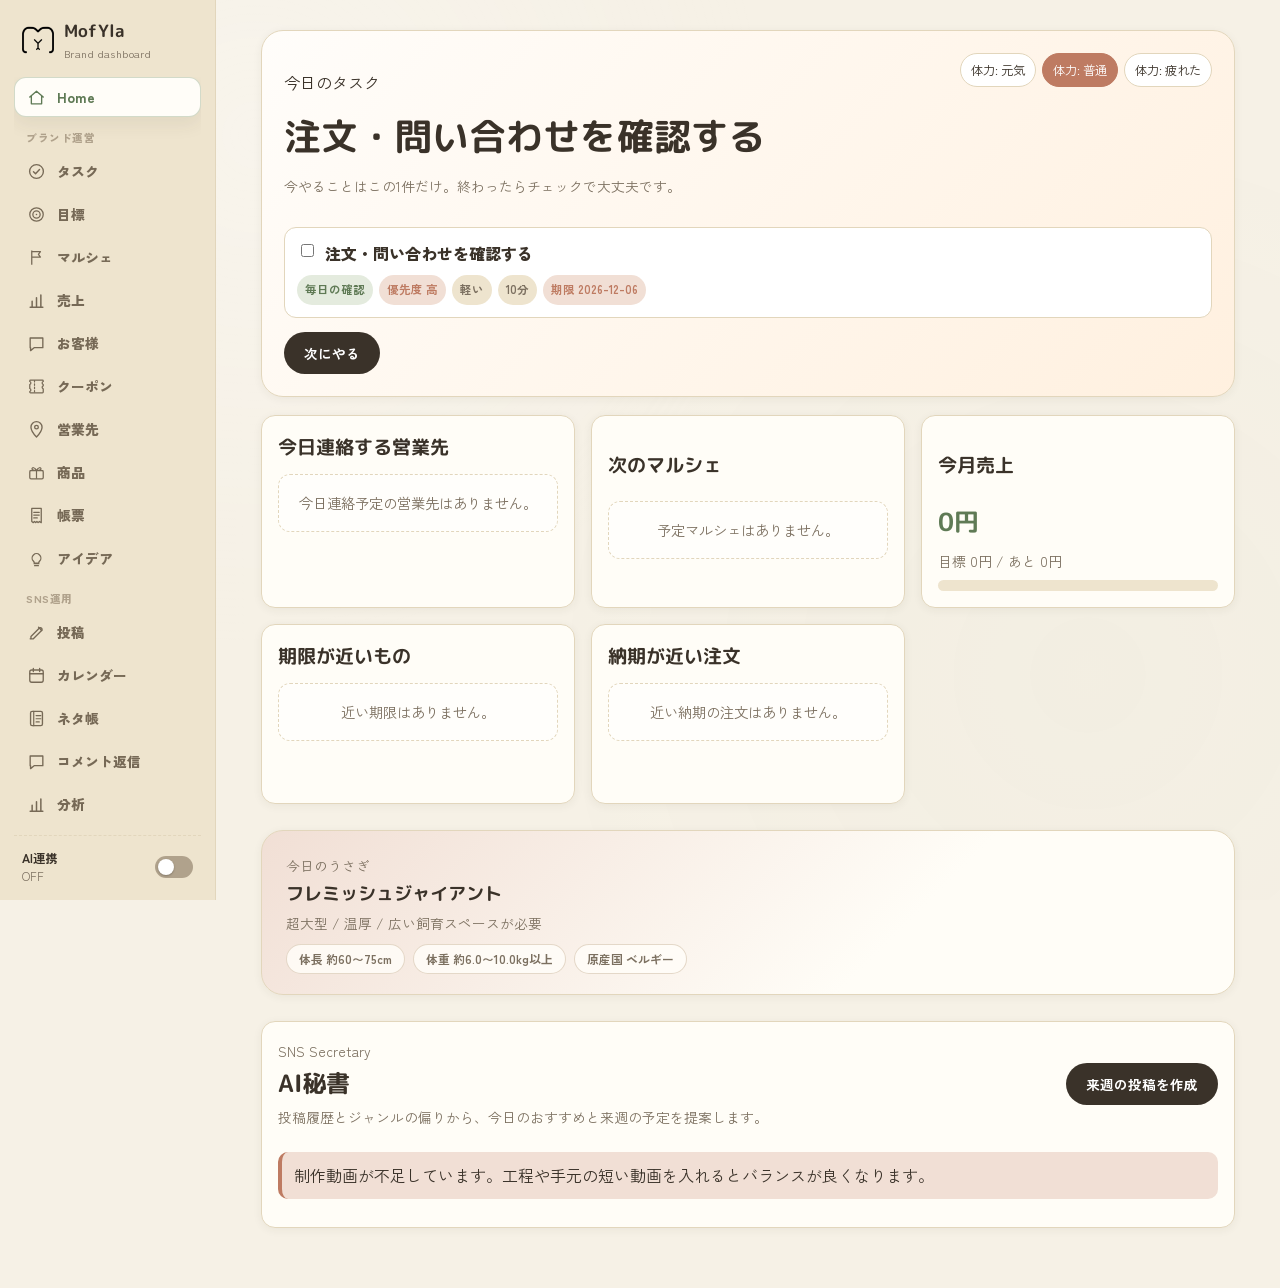
==== commit bb3d72f1: "Add files via upload" ====
--- a/index.html
+++ b/index.html
@@ -6,7 +6,7 @@
 <title>MofYla Studio | Brand Dashboard</title>
 <link rel="preconnect" href="https://fonts.googleapis.com">
 <link rel="preconnect" href="https://fonts.gstatic.com" crossorigin>
-<link href="https://fonts.googleapis.com/css2?family=Comfortaa:wght@400;500;600;700&family=Zen+Maru+Gothic:wght@400;500;700;900&family=Zen+Kaku+Gothic+New:wght@400;500;700;900&family=Klee+One:wght@500;600&family=IBM+Plex+Mono:wght@400;500;600&display=swap" rel="stylesheet">
+<link href="https://fonts.googleapis.com/css2?family=M+PLUS+Rounded+1c:wght@400;500;700;800;900&family=Zen+Maru+Gothic:wght@400;500;700;900&family=Zen+Kaku+Gothic+New:wght@400;500;700;900&family=Klee+One:wght@500;600&family=IBM+Plex+Mono:wght@400;500;600&display=swap" rel="stylesheet">
 <link rel="stylesheet" href="./styles/main.css">
 <link rel="stylesheet" href="./styles/components.css">
 <link rel="stylesheet" href="./styles/calendar.css">
--- a/styles/main.css
+++ b/styles/main.css
@@ -29,7 +29,7 @@
   line-height:1.7;
   -webkit-font-smoothing:antialiased;
 }
-h1,h2,h3,.serif{font-family:'Comfortaa','Zen Maru Gothic','Hiragino Maru Gothic ProN',sans-serif;}
+h1,h2,h3,.serif{font-family:'M PLUS Rounded 1c','Zen Maru Gothic','Hiragino Maru Gothic ProN',sans-serif;}
 button{font-family:inherit;border:none;cursor:pointer;background:none;color:inherit;}
 textarea,input{font-family:inherit;}
 a{color:inherit;}
@@ -140,7 +140,7 @@
 .cal-widget{display:flex;gap:30px;align-items:flex-start;flex-wrap:wrap;}
 .cal-stats{display:flex;gap:22px;flex:none;}
 .cal-stat{text-align:left;}
-.cal-stat .num{font-family:'Comfortaa','Zen Maru Gothic','Hiragino Maru Gothic ProN',sans-serif;font-size:1.9rem;font-weight:600;color:var(--sage-deep);line-height:1;}
+.cal-stat .num{font-family:'M PLUS Rounded 1c','Zen Maru Gothic','Hiragino Maru Gothic ProN',sans-serif;font-size:1.9rem;font-weight:600;color:var(--sage-deep);line-height:1;}
 .cal-stat .num.honey{color:var(--honey);}
 .cal-stat .lab{font-size:0.72rem;color:var(--ink-soft);margin-top:3px;}
 .cal-link{font-size:0.78rem;color:var(--sage-deep);font-weight:600;margin-top:12px;display:inline-flex;align-items:center;gap:5px;}
@@ -150,7 +150,7 @@
 .month-cal{flex:1;min-width:260px;}
 .month-cal-head{display:flex;align-items:center;justify-content:center;gap:14px;margin-bottom:12px;}
 .month-cal.mini .month-cal-head{justify-content:flex-start;}
-.month-label{font-family:'Comfortaa','Zen Maru Gothic','Hiragino Maru Gothic ProN',sans-serif;font-size:1.05rem;font-weight:600;min-width:110px;text-align:center;}
+.month-label{font-family:'M PLUS Rounded 1c','Zen Maru Gothic','Hiragino Maru Gothic ProN',sans-serif;font-size:1.05rem;font-weight:600;min-width:110px;text-align:center;}
 .cal-navbtn{width:28px;height:28px;border-radius:50%;border:1px solid var(--line);display:flex;align-items:center;justify-content:center;color:var(--ink-soft);}
 .cal-navbtn:hover{border-color:var(--sage);color:var(--sage-deep);}
 .cal-navbtn svg{width:14px;height:14px;}
@@ -176,7 +176,7 @@
 }
 @keyframes todayPulse{0%,100%{box-shadow:0 0 0 0 rgba(190,123,98,0.28);}50%{box-shadow:0 0 0 5px rgba(190,123,98,0);}}
 .day-cell.today .daynum::after{
-  content:"Today";font-family:'Comfortaa',sans-serif;font-size:0.5rem;font-weight:700;
+  content:"Today";font-family:'M PLUS Rounded 1c',sans-serif;font-size:0.5rem;font-weight:700;
   background:var(--clay);color:#fff;padding:1px 5px;border-radius:5px;margin-left:4px;vertical-align:middle;
 }
 .day-cell.streak::before{
@@ -199,7 +199,7 @@
 }
 .week-cell:hover{transform:translateY(-1px);}
 .week-cell .wd{font-size:0.64rem;color:var(--ink-faint);}
-.week-cell .dn{font-family:'Comfortaa',sans-serif;font-size:0.86rem;font-weight:700;}
+.week-cell .dn{font-family:'M PLUS Rounded 1c',sans-serif;font-size:0.86rem;font-weight:700;}
 .week-cell.posted{background:var(--sage);border-color:var(--sage-deep);color:#fff;}
 .week-cell.posted .wd{color:rgba(255,255,255,0.75);}
 .week-cell.today{border-color:var(--clay);border-width:2px;}
@@ -209,11 +209,11 @@
 /* ---------- Stat cards with ring ---------- */
 .statgrid{display:grid;grid-template-columns:repeat(auto-fit,minmax(120px,1fr));gap:12px;margin-top:18px;}
 .statcard{background:var(--paper);border:1px solid var(--line);border-radius:var(--radius-md);padding:12px 14px;}
-.statcard .num{font-family:'Comfortaa','Zen Maru Gothic',sans-serif;font-size:1.4rem;font-weight:700;color:var(--sage-deep);}
+.statcard .num{font-family:'M PLUS Rounded 1c','Zen Maru Gothic',sans-serif;font-size:1.4rem;font-weight:700;color:var(--sage-deep);}
 .statcard .lab{font-size:0.7rem;color:var(--ink-soft);margin-top:2px;}
 .goalring-wrap{display:flex;align-items:center;gap:14px;}
 .goalring{width:64px;height:64px;flex:none;}
-.goalring text{font-family:'Comfortaa',sans-serif;}
+.goalring text{font-family:'M PLUS Rounded 1c',sans-serif;}
 .goalring-lab .num{font-size:1.5rem;}
 
 /* ---------- Modal ---------- */
@@ -469,7 +469,7 @@
 
 /* history collapsible + metrics */
 .hist-summary{display:flex;gap:26px;flex-wrap:wrap;margin-bottom:20px;}
-.hist-summary .num{font-family:'Comfortaa','Zen Maru Gothic','Hiragino Maru Gothic ProN',sans-serif;font-size:1.7rem;font-weight:600;color:var(--sage-deep);}
+.hist-summary .num{font-family:'M PLUS Rounded 1c','Zen Maru Gothic','Hiragino Maru Gothic ProN',sans-serif;font-size:1.7rem;font-weight:600;color:var(--sage-deep);}
 .hist-summary .lab{font-size:0.72rem;color:var(--ink-soft);}
 details.hist-item{background:var(--card);border:1px solid var(--line);border-radius:var(--radius-md);padding:0 16px;}
 details.hist-item summary{list-style:none;cursor:pointer;padding:14px 0;display:flex;justify-content:space-between;align-items:center;gap:10px;flex-wrap:wrap;}
--- a/styles/brand.css
+++ b/styles/brand.css
@@ -18,10 +18,23 @@
 .brand-product-grid{display:grid;grid-template-columns:repeat(auto-fit,minmax(320px,1fr));gap:14px;align-items:stretch;}
 .brand-product-card{min-height:188px;display:flex;flex-direction:column;gap:14px;}
 .brand-product-head{display:grid;grid-template-columns:minmax(0,1fr) auto;gap:14px;align-items:start;}
-.brand-product-title h3{margin:0 0 8px;font-size:1.05rem;line-height:1.45;overflow-wrap:anywhere;}
+.brand-product-title h3{margin:0 0 4px;font-size:1.05rem;line-height:1.45;overflow-wrap:anywhere;}
 .brand-product-title p{margin:0;color:var(--ink-soft);font-size:.82rem;font-weight:700;}
+.brand-product-sku{font-family:'IBM Plex Mono',monospace;font-size:.72rem !important;color:var(--sage-deep) !important;letter-spacing:.02em;margin-bottom:4px !important;}
 .brand-product-actions{display:flex;gap:8px;justify-content:flex-end;white-space:nowrap;}
 .brand-product-actions .btn{min-width:64px;}
+.brand-card-head{display:flex;flex-direction:column;gap:8px;margin-bottom:10px;}
+.brand-card-title{display:grid;gap:4px;min-width:0;}
+.brand-card-title h3{margin:0;font-size:1.02rem;line-height:1.45;overflow-wrap:anywhere;}
+.brand-card-title strong{font-size:1rem;color:var(--ink);overflow-wrap:anywhere;}
+.brand-card-actions{display:flex;gap:8px;justify-content:flex-end;flex-wrap:wrap;}
+.brand-item .brand-card-head,.brand-market-card .brand-card-head{margin-bottom:0;}
+.brand-item .brand-card-head{flex-direction:row;flex-wrap:wrap;align-items:center;justify-content:space-between;}
+.brand-item .brand-card-title,.brand-item .brand-checkline{min-width:0;}
+@media (max-width:420px){
+  .brand-item .brand-card-head{flex-direction:column;align-items:stretch;}
+  .brand-item .brand-card-actions{justify-content:flex-start;}
+}
 .brand-product-metrics{display:grid;grid-template-columns:repeat(4,minmax(0,1fr));gap:8px;margin-top:auto;}
 .brand-product-metrics span{display:grid;gap:2px;border-radius:12px;background:var(--paper-deep);padding:9px 8px;min-width:0;}
 .brand-product-metrics b{font-size:.85rem;color:var(--ink);line-height:1.2;overflow-wrap:anywhere;}
@@ -32,17 +45,24 @@
 .brand-wholesale-store{display:inline-flex;align-self:flex-start;border-radius:999px;background:var(--sage-soft);color:var(--sage-deep);font-size:.74rem;font-weight:800;padding:5px 9px;}
 .brand-wholesale-group{margin-top:14px;}
 .brand-wholesale-group .brand-product-grid{padding:0 15px 15px;}
-.brand-goal-tree{display:grid;grid-template-columns:repeat(auto-fit,minmax(300px,420px));gap:18px;align-items:start;}
-.brand-goal-group{display:grid;gap:10px;}
-.brand-goal-children{display:grid;gap:10px;margin-left:14px;padding-left:14px;border-left:2px solid rgba(137,161,124,.4);}
-.brand-goal-child{background:rgba(255,253,248,.7);padding:12px;}
-.brand-goal-card-head{margin-bottom:10px;}
-.brand-goal-card-head h3{
-  margin:6px 0 0;font-size:1.05rem;line-height:1.4;
+.brand-goal-tree{display:grid;grid-template-columns:repeat(auto-fit,minmax(320px,460px));gap:18px;align-items:start;}
+.brand-goal-cluster{display:flex;flex-direction:column;gap:14px;border-top:3px solid var(--sage);}
+.brand-goal-cluster-head{display:flex;flex-direction:column;gap:8px;}
+.brand-goal-cluster-head .brand-chip{background:var(--sage-soft);color:var(--sage-deep);}
+.brand-goal-cluster-head h3{
+  margin:0;font-size:1.15rem;line-height:1.4;
   display:-webkit-box;-webkit-line-clamp:2;-webkit-box-orient:vertical;overflow:hidden;overflow-wrap:anywhere;
 }
-.brand-goal-card-actions{display:flex;gap:8px;margin-bottom:10px;}
-.brand-goal-child h3{font-size:.98rem;}
+.brand-goal-meta-row{display:flex;justify-content:space-between;align-items:baseline;gap:8px;color:var(--ink-soft);font-size:.82rem;font-weight:700;}
+.brand-goal-meta-row b{color:var(--sage-deep);font-size:.95rem;}
+.brand-goal-cluster-children{display:grid;gap:10px;border-top:1px solid var(--line);padding-top:14px;}
+.brand-goal-cluster-children-label{font-size:.72rem;color:var(--ink-soft);font-weight:800;letter-spacing:.02em;}
+.brand-goal-child-row{border:1px solid rgba(222,207,188,.72);border-radius:12px;background:rgba(255,253,248,.66);padding:12px 14px;display:flex;flex-direction:column;gap:8px;}
+.brand-goal-child-row-head{display:flex;flex-direction:column;gap:6px;}
+.brand-goal-child-row-head h4{margin:0;font-size:.94rem;line-height:1.4;color:var(--ink);overflow-wrap:anywhere;}
+.brand-goal-child-row .brand-progress{height:8px;}
+.brand-goal-child-row .brand-card-actions{justify-content:flex-end;}
+.brand-goal-empty-children{color:var(--ink-soft);font-size:.82rem;border-top:1px solid var(--line);padding-top:14px;}
 .brand-ops-grid{display:grid;grid-template-columns:repeat(auto-fit,minmax(360px,1fr));gap:14px;align-items:stretch;}
 .brand-ops-card{display:flex;flex-direction:column;gap:14px;padding:18px;}
 .brand-ops-head{display:grid;grid-template-columns:minmax(0,1fr) auto;gap:16px;align-items:start;}
@@ -79,7 +99,7 @@
 .brand-progress{height:11px;border-radius:999px;background:var(--paper-deep);overflow:hidden;}
 .brand-progress span{display:block;height:100%;width:var(--value,0%);max-width:100%;background:linear-gradient(90deg,var(--sage),var(--clay));border-radius:999px;}
 .brand-meter{display:grid;gap:7px;}
-.brand-metric{font-family:'Comfortaa','Zen Maru Gothic',sans-serif;font-size:1.55rem;font-weight:700;color:var(--sage-deep);}
+.brand-metric{font-family:'M PLUS Rounded 1c','Zen Maru Gothic',sans-serif;font-size:1.55rem;font-weight:700;color:var(--sage-deep);}
 .brand-toolbar{display:flex;justify-content:space-between;align-items:center;gap:10px;flex-wrap:wrap;margin-bottom:14px;}
 .brand-filters{display:flex;gap:6px;overflow-x:auto;padding-bottom:2px;}
 .brand-filter{border:1px solid var(--line);background:var(--paper);color:var(--ink-soft);border-radius:999px;padding:7px 10px;font-size:.78rem;font-weight:700;white-space:nowrap;}
@@ -102,7 +122,7 @@
 .brand-status-summary{display:flex;gap:10px;margin-bottom:14px;overflow-x:auto;padding-bottom:4px;scrollbar-width:thin;}
 .brand-status-tile{border:1px solid var(--line);border-radius:12px;background:rgba(255,253,248,.7);padding:12px;display:grid;gap:4px;box-shadow:0 6px 18px rgba(58,50,41,.045);}
 .brand-status-tile{flex:0 0 148px;}
-.brand-status-tile strong{font-family:'Comfortaa','Zen Maru Gothic',sans-serif;font-size:1.25rem;color:var(--sage-deep);}
+.brand-status-tile strong{font-family:'M PLUS Rounded 1c','Zen Maru Gothic',sans-serif;font-size:1.25rem;color:var(--sage-deep);}
 .brand-status-tile span{font-size:.72rem;color:var(--ink-soft);font-weight:700;}
 .brand-form-grid{display:grid;grid-template-columns:repeat(2,minmax(0,1fr));gap:10px;}
 .brand-field{display:grid;gap:4px;}
@@ -128,6 +148,8 @@
   .brand-detail-grid{grid-template-columns:1fr;}
   .brand-check-grid{grid-template-columns:1fr;}
   .brand-product-actions{justify-content:flex-start;}
+  .brand-card-head{grid-template-columns:1fr;}
+  .brand-card-actions{justify-content:flex-start;}
   .brand-hero{padding:18px;}
   .brand-card{padding:14px;}
 }
@@ -155,7 +177,7 @@
 .brand-market-product-row span{display:block;color:var(--ink-soft);font-size:.76rem;font-weight:700;margin-top:2px;}
 .brand-market-product-row p{margin:5px 0 0;color:var(--ink-soft);font-size:.8rem;}
 .brand-sales-hero{display:grid;grid-template-columns:minmax(0,1fr) auto;gap:14px;align-items:start;margin-bottom:14px;background:linear-gradient(135deg,rgba(255,253,248,.96),rgba(255,242,223,.82));}
-.brand-sales-hero h3{font-family:'Comfortaa','Zen Maru Gothic',sans-serif;font-size:clamp(1.8rem,4vw,2.45rem);line-height:1.1;margin:10px 0 6px;color:var(--sage-deep);}
+.brand-sales-hero h3{font-family:'M PLUS Rounded 1c','Zen Maru Gothic',sans-serif;font-size:clamp(1.8rem,4vw,2.45rem);line-height:1.1;margin:10px 0 6px;color:var(--sage-deep);}
 .brand-sales-hero p{margin:0;color:var(--ink-soft);font-weight:700;}
 .brand-sales-progress{grid-column:1/-1;}
 .brand-sales-section{margin-top:14px;}
@@ -163,10 +185,10 @@
 .brand-sales-categories{display:grid;grid-template-columns:repeat(auto-fit,minmax(170px,1fr));gap:10px;}
 .brand-sales-categories div{border:1px solid var(--line);border-radius:12px;background:rgba(255,253,248,.76);padding:12px;display:grid;gap:6px;box-shadow:0 6px 18px rgba(58,50,41,.045);}
 .brand-sales-categories span{font-size:.74rem;color:var(--ink-soft);font-weight:800;}
-.brand-sales-categories strong{font-family:'Comfortaa','Zen Maru Gothic',sans-serif;font-size:1.08rem;color:var(--ink);}
+.brand-sales-categories strong{font-family:'M PLUS Rounded 1c','Zen Maru Gothic',sans-serif;font-size:1.08rem;color:var(--ink);}
 .brand-sales-list{display:grid;gap:8px;}
 .brand-sales-row{display:grid;grid-template-columns:minmax(0,1fr) auto;gap:12px;align-items:center;border:1px solid rgba(222,207,188,.76);border-radius:12px;background:rgba(255,253,248,.72);padding:11px 12px;}
-.brand-sales-row strong{display:block;font-family:'Comfortaa','Zen Maru Gothic',sans-serif;font-size:1rem;color:var(--ink);}
+.brand-sales-row strong{display:block;font-family:'M PLUS Rounded 1c','Zen Maru Gothic',sans-serif;font-size:1rem;color:var(--ink);}
 .brand-sales-row span{display:block;color:var(--ink-soft);font-size:.78rem;font-weight:700;margin-top:2px;}
 .brand-sales-row p{margin:6px 0 0;color:var(--ink-soft);font-size:.82rem;}
 
@@ -500,3 +522,22 @@
 #couponLookupResult{margin-top:10px;display:grid;gap:10px;}
 #couponLookupResult:empty{margin-top:0;}
 .coupon-code{font-family:'IBM Plex Mono',monospace;letter-spacing:.03em;font-size:1.1rem;margin:4px 0 0;}
+
+/* ---------- Color palette ---------- */
+.brand-color-palette .brand-archive-body{display:block;padding:14px;}
+.brand-color-list{display:flex;flex-wrap:wrap;gap:8px;}
+.brand-color-chip{
+  display:inline-flex;align-items:center;gap:6px;padding:5px 8px 5px 6px;
+  border:1px solid rgba(222,207,188,.8);border-radius:999px;background:rgba(255,253,248,.72);font-size:.78rem;
+}
+.brand-color-swatch{width:16px;height:16px;border-radius:50%;border:1px solid rgba(0,0,0,.15);flex:none;}
+.brand-color-chip strong{font-family:'IBM Plex Mono',monospace;font-size:.74rem;color:var(--ink);}
+.brand-color-chip span{color:var(--ink-soft);}
+.brand-checkbox-group{display:flex;flex-wrap:wrap;gap:8px;}
+.brand-checkbox-pill{display:inline-flex;align-items:center;gap:6px;border:1px solid var(--line);border-radius:999px;background:#fff;padding:6px 12px;font-size:.82rem;cursor:pointer;}
+.brand-checkbox-pill:has(input:checked){border-color:var(--sage);background:var(--sage-soft);color:var(--sage-deep);font-weight:700;}
+.brand-checkbox-pill:has(input:disabled:not(:checked)){opacity:.4;cursor:not-allowed;}
+.brand-checkbox-pill input{margin:0;accent-color:var(--sage);}
+.brand-product-colors{display:flex;flex-wrap:wrap;gap:6px;margin-top:2px;}
+.brand-product-color-chip{display:inline-flex;align-items:center;gap:5px;font-size:.72rem;color:var(--ink-soft);font-weight:700;}
+.brand-product-color-chip .brand-color-swatch{width:12px;height:12px;}
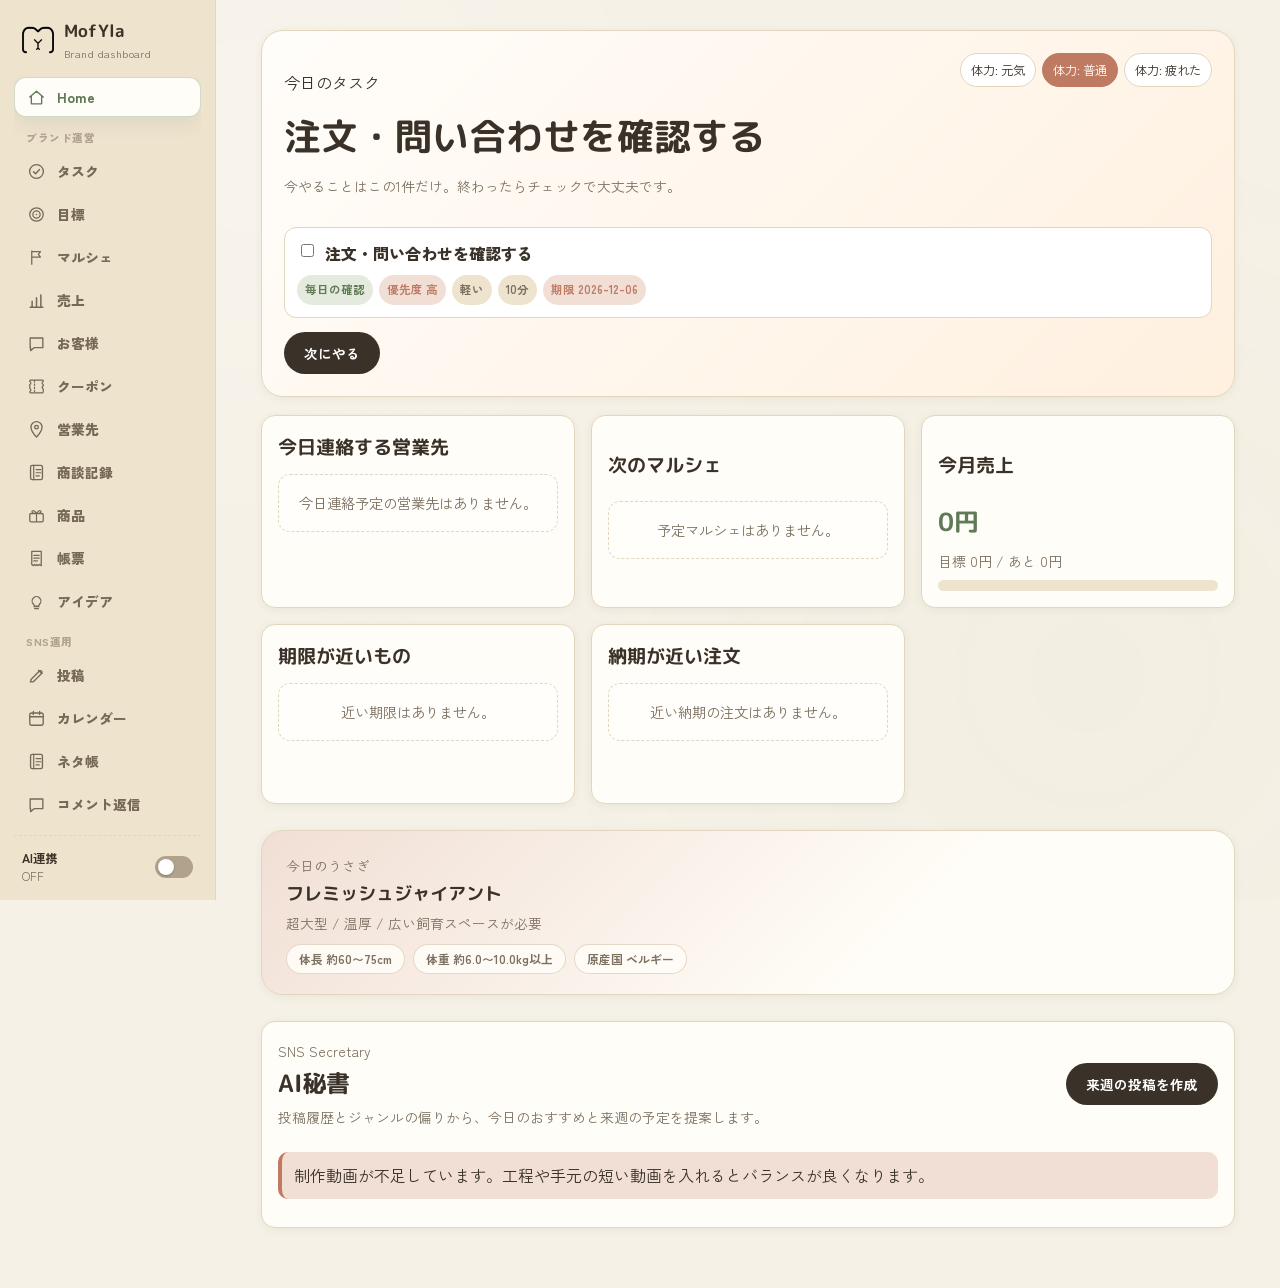
==== commit 1e221984: "Add files via upload" ====
--- a/index.html
+++ b/index.html
@@ -84,10 +84,11 @@
       <button data-page="brand-goals"><svg class="ic svgic"><use href="#ic-target"/></svg>目標</button>
       <button data-page="brand-markets"><svg class="ic svgic"><use href="#ic-flag"/></svg>マルシェ</button>
       <button data-page="brand-sales"><svg class="ic svgic"><use href="#ic-chart"/></svg>売上</button>
-      <button data-page="brand-crm"><svg class="ic svgic"><use href="#ic-chat"/></svg>お客様</button>
-      <button data-page="brand-coupons"><svg class="ic svgic"><use href="#ic-coupon"/></svg>クーポン</button>
-      <button data-page="brand-leads"><svg class="ic svgic"><use href="#ic-pin"/></svg>営業先</button>
-      <button data-page="brand-products"><svg class="ic svgic"><use href="#ic-gift"/></svg>商品</button>
+      <button data-page="brand-crm"><svg class="ic svgic"><use href="#ic-chat"/></svg>お客様</button>
+      <button data-page="brand-coupons"><svg class="ic svgic"><use href="#ic-coupon"/></svg>クーポン</button>
+      <button data-page="brand-leads"><svg class="ic svgic"><use href="#ic-pin"/></svg>営業先</button>
+      <button data-page="brand-meetings"><svg class="ic svgic"><use href="#ic-notebook"/></svg>商談記録</button>
+      <button data-page="brand-products"><svg class="ic svgic"><use href="#ic-gift"/></svg>商品</button>
       <button data-page="brand-invoice"><svg class="ic svgic"><use href="#ic-receipt"/></svg>帳票</button>
       <button data-page="brand-ideas"><svg class="ic svgic"><use href="#ic-lightbulb"/></svg>アイデア</button>
 
@@ -221,12 +222,16 @@
       <div class="brand-page" id="brandCoupons"></div>
     </section>
 
-    <section class="page" id="page-brand-leads">
-      <div class="brand-page" id="brandLeads"></div>
-    </section>
-
-    <section class="page" id="page-brand-products">
-      <div class="brand-page" id="brandProducts"></div>
+    <section class="page" id="page-brand-leads">
+      <div class="brand-page" id="brandLeads"></div>
+    </section>
+
+    <section class="page" id="page-brand-meetings">
+      <div class="brand-page" id="brandMeetings"></div>
+    </section>
+
+    <section class="page" id="page-brand-products">
+      <div class="brand-page" id="brandProducts"></div>
     </section>
 
     <section class="page" id="page-brand-invoice">
--- a/styles/brand.css
+++ b/styles/brand.css
@@ -502,6 +502,61 @@
 .invoice-bank-table td{color:var(--ink);font-weight:700;}
 .invoice-footer{display:flex;justify-content:space-between;align-items:center;gap:16px;flex-wrap:wrap;margin-top:18px;padding-top:12px;border-top:1px solid var(--line);font-size:.78rem;color:var(--ink-soft);}
 
+/* ---------- Meeting records ---------- */
+.brand-meeting-card{gap:14px;}
+.brand-meeting-filter-card{margin-bottom:14px;background:rgba(255,253,248,.72);}
+.brand-meeting-filters{display:grid;grid-template-columns:minmax(220px,1.4fr) repeat(5,minmax(120px,1fr)) auto;gap:10px;align-items:end;}
+.brand-meeting-filters .btn{min-height:42px;white-space:nowrap;}
+.meeting-search{min-width:0;}
+.brand-meeting-modal{width:min(920px,100%);}
+.brand-meeting-modal textarea[name="counterpartNeeds"],
+.brand-meeting-modal textarea[name="proposals"],
+.brand-meeting-modal textarea[name="decisions"]{min-height:108px;}
+.meeting-action-list{display:grid;gap:8px;}
+.meeting-action-row{
+  display:grid;
+  grid-template-columns:auto minmax(180px,1fr) minmax(120px,.55fr) 150px auto;
+  gap:8px;
+  align-items:center;
+  border:1px solid rgba(222,207,188,.72);
+  border-radius:12px;
+  background:rgba(255,253,248,.7);
+  padding:9px;
+}
+.meeting-action-row input{width:100%;border:1px solid var(--line);border-radius:10px;background:#fff;padding:8px 9px;font-family:inherit;}
+.meeting-action-done{white-space:nowrap;font-size:.78rem;color:var(--ink-soft);font-weight:800;}
+.meeting-add-action{justify-self:start;margin-top:8px;}
+.meeting-status-check{grid-column:1/-1;border:1px solid rgba(137,161,124,.28);border-radius:12px;background:rgba(137,161,124,.08);padding:10px 12px;}
+.meeting-modal-actions{margin-top:16px;}
+.brand-multiline{margin:4px 0 0;color:var(--ink);line-height:1.75;font-size:.9rem;white-space:pre-wrap;overflow-wrap:anywhere;}
+.brand-meeting-summary-card{
+  display:grid;
+  grid-template-columns:repeat(3,minmax(0,1fr));
+  gap:12px;
+  background:linear-gradient(135deg,rgba(255,253,248,.96),rgba(232,239,224,.72));
+}
+.brand-meeting-summary-card div{min-width:0;}
+.brand-meeting-summary-card small,
+.brand-meeting-detail-block h4{display:block;color:var(--sage-deep);font-size:.75rem;font-weight:900;margin-bottom:4px;}
+.meeting-overview{margin:14px 0;}
+.brand-meeting-detail-block{
+  border-top:1px solid rgba(222,207,188,.68);
+  padding-top:13px;
+  margin-top:13px;
+}
+.brand-meeting-detail-block h4{font-size:.84rem;margin:0 0 6px;}
+.meeting-detail-actions{display:grid;gap:8px;}
+.meeting-detail-actions .brand-checkline{
+  border:1px solid rgba(222,207,188,.72);
+  border-radius:12px;
+  background:rgba(255,253,248,.66);
+  padding:10px 12px;
+}
+.meeting-detail-actions span{display:grid;gap:2px;}
+.meeting-detail-actions small{color:var(--ink-soft);font-size:.74rem;font-weight:700;}
+.meeting-detail-footer{margin-top:16px;}
+.brand-meeting-task-card{margin-top:14px;background:rgba(255,253,248,.72);}
+
 @media print{
   .sidebar,.mobile-topbar,.nav-overlay,.page-head,.invoice-toolbar,.no-print{display:none !important;}
   .main{padding:0;max-width:none;width:100%;}
@@ -512,6 +567,15 @@
   @page{size:A4;margin:10mm;}
 }
 
+@media (max-width:980px){
+  .brand-meeting-filters{grid-template-columns:repeat(2,minmax(0,1fr));}
+  .brand-meeting-filters .meeting-search{grid-column:1/-1;}
+  .brand-meeting-filters .btn{justify-self:start;}
+  .meeting-action-row{grid-template-columns:1fr;}
+  .meeting-action-row .btn{justify-self:start;}
+  .brand-meeting-summary-card{grid-template-columns:1fr;}
+}
+
 /* ---------- Coupons ---------- */
 .coupon-lookup{background:var(--sage-soft);border-color:rgba(137,161,124,.4);}
 .coupon-lookup-input{
@@ -533,11 +597,11 @@
 .brand-color-swatch{width:16px;height:16px;border-radius:50%;border:1px solid rgba(0,0,0,.15);flex:none;}
 .brand-color-chip strong{font-family:'IBM Plex Mono',monospace;font-size:.74rem;color:var(--ink);}
 .brand-color-chip span{color:var(--ink-soft);}
-.brand-checkbox-group{display:flex;flex-wrap:wrap;gap:8px;}
-.brand-checkbox-pill{display:inline-flex;align-items:center;gap:6px;border:1px solid var(--line);border-radius:999px;background:#fff;padding:6px 12px;font-size:.82rem;cursor:pointer;}
+.brand-checkbox-group{display:flex;flex-wrap:wrap;gap:6px;}
+.brand-checkbox-pill{display:inline-flex;align-items:center;gap:5px;border:1px solid var(--line);border-radius:999px;background:#fff;padding:3px 10px;font-size:.76rem;cursor:pointer;line-height:1.6;}
 .brand-checkbox-pill:has(input:checked){border-color:var(--sage);background:var(--sage-soft);color:var(--sage-deep);font-weight:700;}
 .brand-checkbox-pill:has(input:disabled:not(:checked)){opacity:.4;cursor:not-allowed;}
-.brand-checkbox-pill input{margin:0;accent-color:var(--sage);}
+.brand-checkbox-pill input{margin:0;padding:0;border:0;background:none;accent-color:var(--sage);width:13px;height:13px;min-height:0;min-width:0;flex:none;}
 .brand-product-colors{display:flex;flex-wrap:wrap;gap:6px;margin-top:2px;}
 .brand-product-color-chip{display:inline-flex;align-items:center;gap:5px;font-size:.72rem;color:var(--ink-soft);font-weight:700;}
 .brand-product-color-chip .brand-color-swatch{width:12px;height:12px;}
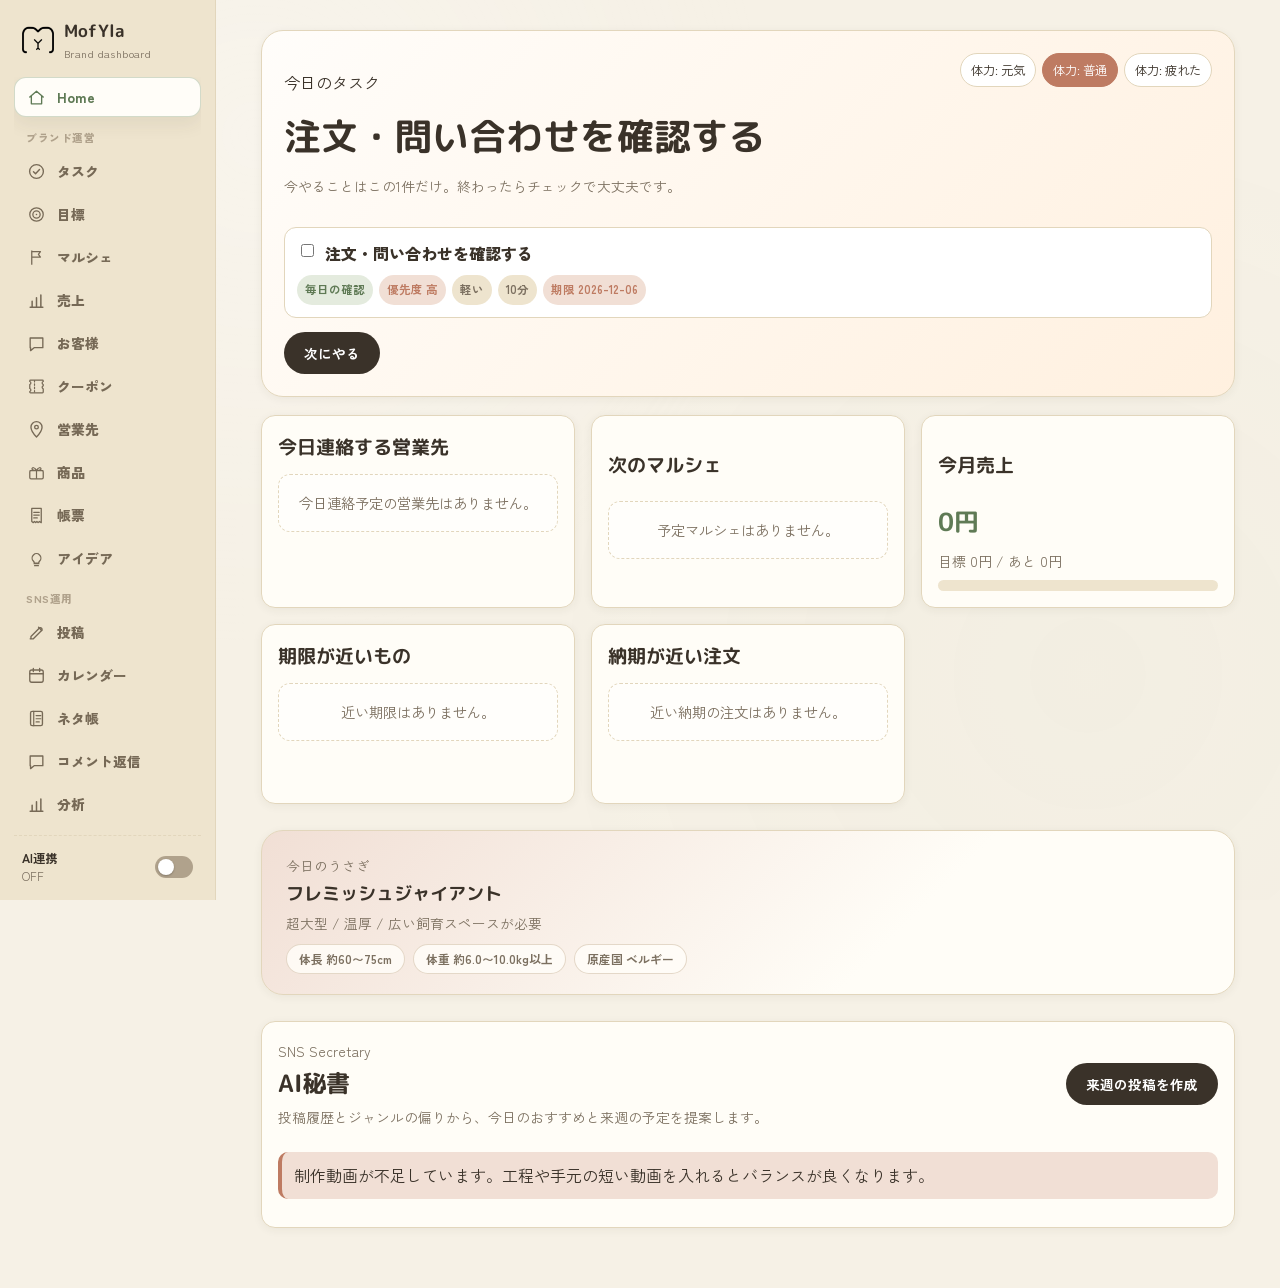
==== commit 479a6d41: "Add files via upload" ====
--- a/index.html
+++ b/index.html
@@ -84,11 +84,10 @@
       <button data-page="brand-goals"><svg class="ic svgic"><use href="#ic-target"/></svg>目標</button>
       <button data-page="brand-markets"><svg class="ic svgic"><use href="#ic-flag"/></svg>マルシェ</button>
       <button data-page="brand-sales"><svg class="ic svgic"><use href="#ic-chart"/></svg>売上</button>
-      <button data-page="brand-crm"><svg class="ic svgic"><use href="#ic-chat"/></svg>お客様</button>
-      <button data-page="brand-coupons"><svg class="ic svgic"><use href="#ic-coupon"/></svg>クーポン</button>
-      <button data-page="brand-leads"><svg class="ic svgic"><use href="#ic-pin"/></svg>営業先</button>
-      <button data-page="brand-meetings"><svg class="ic svgic"><use href="#ic-notebook"/></svg>商談記録</button>
-      <button data-page="brand-products"><svg class="ic svgic"><use href="#ic-gift"/></svg>商品</button>
+      <button data-page="brand-crm"><svg class="ic svgic"><use href="#ic-chat"/></svg>お客様</button>
+      <button data-page="brand-coupons"><svg class="ic svgic"><use href="#ic-coupon"/></svg>クーポン</button>
+      <button data-page="brand-leads"><svg class="ic svgic"><use href="#ic-pin"/></svg>営業先</button>
+      <button data-page="brand-products"><svg class="ic svgic"><use href="#ic-gift"/></svg>商品</button>
       <button data-page="brand-invoice"><svg class="ic svgic"><use href="#ic-receipt"/></svg>帳票</button>
       <button data-page="brand-ideas"><svg class="ic svgic"><use href="#ic-lightbulb"/></svg>アイデア</button>
 
@@ -222,16 +221,12 @@
       <div class="brand-page" id="brandCoupons"></div>
     </section>
 
-    <section class="page" id="page-brand-leads">
-      <div class="brand-page" id="brandLeads"></div>
-    </section>
-
-    <section class="page" id="page-brand-meetings">
-      <div class="brand-page" id="brandMeetings"></div>
-    </section>
-
-    <section class="page" id="page-brand-products">
-      <div class="brand-page" id="brandProducts"></div>
+    <section class="page" id="page-brand-leads">
+      <div class="brand-page" id="brandLeads"></div>
+    </section>
+
+    <section class="page" id="page-brand-products">
+      <div class="brand-page" id="brandProducts"></div>
     </section>
 
     <section class="page" id="page-brand-invoice">
--- a/styles/brand.css
+++ b/styles/brand.css
@@ -21,6 +21,7 @@
 .brand-product-title h3{margin:0 0 4px;font-size:1.05rem;line-height:1.45;overflow-wrap:anywhere;}
 .brand-product-title p{margin:0;color:var(--ink-soft);font-size:.82rem;font-weight:700;}
 .brand-product-sku{font-family:'IBM Plex Mono',monospace;font-size:.72rem !important;color:var(--sage-deep) !important;letter-spacing:.02em;margin-bottom:4px !important;}
+.brand-product-dimensions{font-family:'IBM Plex Mono',monospace;font-size:.7rem !important;color:var(--ink-soft) !important;letter-spacing:.01em;}
 .brand-product-actions{display:flex;gap:8px;justify-content:flex-end;white-space:nowrap;}
 .brand-product-actions .btn{min-width:64px;}
 .brand-card-head{display:flex;flex-direction:column;gap:8px;margin-bottom:10px;}
@@ -502,61 +503,6 @@
 .invoice-bank-table td{color:var(--ink);font-weight:700;}
 .invoice-footer{display:flex;justify-content:space-between;align-items:center;gap:16px;flex-wrap:wrap;margin-top:18px;padding-top:12px;border-top:1px solid var(--line);font-size:.78rem;color:var(--ink-soft);}
 
-/* ---------- Meeting records ---------- */
-.brand-meeting-card{gap:14px;}
-.brand-meeting-filter-card{margin-bottom:14px;background:rgba(255,253,248,.72);}
-.brand-meeting-filters{display:grid;grid-template-columns:minmax(220px,1.4fr) repeat(5,minmax(120px,1fr)) auto;gap:10px;align-items:end;}
-.brand-meeting-filters .btn{min-height:42px;white-space:nowrap;}
-.meeting-search{min-width:0;}
-.brand-meeting-modal{width:min(920px,100%);}
-.brand-meeting-modal textarea[name="counterpartNeeds"],
-.brand-meeting-modal textarea[name="proposals"],
-.brand-meeting-modal textarea[name="decisions"]{min-height:108px;}
-.meeting-action-list{display:grid;gap:8px;}
-.meeting-action-row{
-  display:grid;
-  grid-template-columns:auto minmax(180px,1fr) minmax(120px,.55fr) 150px auto;
-  gap:8px;
-  align-items:center;
-  border:1px solid rgba(222,207,188,.72);
-  border-radius:12px;
-  background:rgba(255,253,248,.7);
-  padding:9px;
-}
-.meeting-action-row input{width:100%;border:1px solid var(--line);border-radius:10px;background:#fff;padding:8px 9px;font-family:inherit;}
-.meeting-action-done{white-space:nowrap;font-size:.78rem;color:var(--ink-soft);font-weight:800;}
-.meeting-add-action{justify-self:start;margin-top:8px;}
-.meeting-status-check{grid-column:1/-1;border:1px solid rgba(137,161,124,.28);border-radius:12px;background:rgba(137,161,124,.08);padding:10px 12px;}
-.meeting-modal-actions{margin-top:16px;}
-.brand-multiline{margin:4px 0 0;color:var(--ink);line-height:1.75;font-size:.9rem;white-space:pre-wrap;overflow-wrap:anywhere;}
-.brand-meeting-summary-card{
-  display:grid;
-  grid-template-columns:repeat(3,minmax(0,1fr));
-  gap:12px;
-  background:linear-gradient(135deg,rgba(255,253,248,.96),rgba(232,239,224,.72));
-}
-.brand-meeting-summary-card div{min-width:0;}
-.brand-meeting-summary-card small,
-.brand-meeting-detail-block h4{display:block;color:var(--sage-deep);font-size:.75rem;font-weight:900;margin-bottom:4px;}
-.meeting-overview{margin:14px 0;}
-.brand-meeting-detail-block{
-  border-top:1px solid rgba(222,207,188,.68);
-  padding-top:13px;
-  margin-top:13px;
-}
-.brand-meeting-detail-block h4{font-size:.84rem;margin:0 0 6px;}
-.meeting-detail-actions{display:grid;gap:8px;}
-.meeting-detail-actions .brand-checkline{
-  border:1px solid rgba(222,207,188,.72);
-  border-radius:12px;
-  background:rgba(255,253,248,.66);
-  padding:10px 12px;
-}
-.meeting-detail-actions span{display:grid;gap:2px;}
-.meeting-detail-actions small{color:var(--ink-soft);font-size:.74rem;font-weight:700;}
-.meeting-detail-footer{margin-top:16px;}
-.brand-meeting-task-card{margin-top:14px;background:rgba(255,253,248,.72);}
-
 @media print{
   .sidebar,.mobile-topbar,.nav-overlay,.page-head,.invoice-toolbar,.no-print{display:none !important;}
   .main{padding:0;max-width:none;width:100%;}
@@ -565,15 +511,6 @@
   .invoice-archive .invoice-sheet,
   .invoice-sheet{box-shadow:none;border:none;max-width:none;margin:0;padding:12mm;box-sizing:border-box;}
   @page{size:A4;margin:10mm;}
-}
-
-@media (max-width:980px){
-  .brand-meeting-filters{grid-template-columns:repeat(2,minmax(0,1fr));}
-  .brand-meeting-filters .meeting-search{grid-column:1/-1;}
-  .brand-meeting-filters .btn{justify-self:start;}
-  .meeting-action-row{grid-template-columns:1fr;}
-  .meeting-action-row .btn{justify-self:start;}
-  .brand-meeting-summary-card{grid-template-columns:1fr;}
 }
 
 /* ---------- Coupons ---------- */
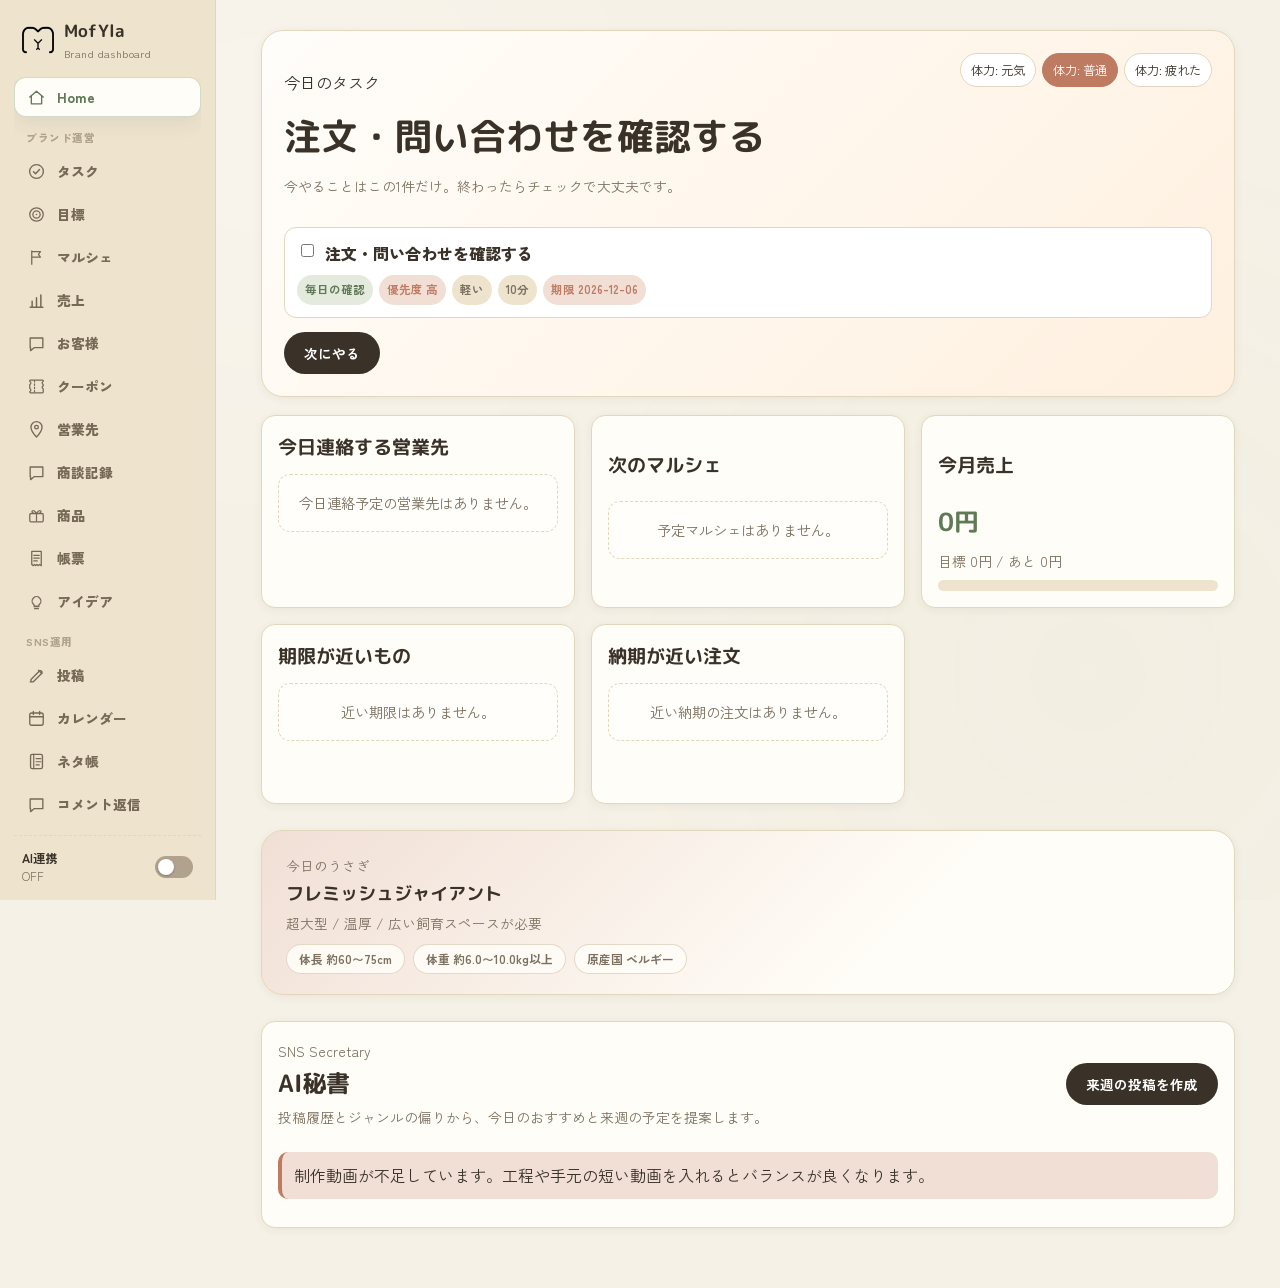
==== commit ad4e54d3: "Add files via upload" ====
--- a/index.html
+++ b/index.html
@@ -87,6 +87,7 @@
       <button data-page="brand-crm"><svg class="ic svgic"><use href="#ic-chat"/></svg>お客様</button>
       <button data-page="brand-coupons"><svg class="ic svgic"><use href="#ic-coupon"/></svg>クーポン</button>
       <button data-page="brand-leads"><svg class="ic svgic"><use href="#ic-pin"/></svg>営業先</button>
+      <button data-page="brand-negotiations"><svg class="ic svgic"><use href="#ic-chat"/></svg>商談記録</button>
       <button data-page="brand-products"><svg class="ic svgic"><use href="#ic-gift"/></svg>商品</button>
       <button data-page="brand-invoice"><svg class="ic svgic"><use href="#ic-receipt"/></svg>帳票</button>
       <button data-page="brand-ideas"><svg class="ic svgic"><use href="#ic-lightbulb"/></svg>アイデア</button>
@@ -225,6 +226,10 @@
       <div class="brand-page" id="brandLeads"></div>
     </section>
 
+    <section class="page" id="page-brand-negotiations">
+      <div class="brand-page" id="brandNegotiations"></div>
+    </section>
+
     <section class="page" id="page-brand-products">
       <div class="brand-page" id="brandProducts"></div>
     </section>
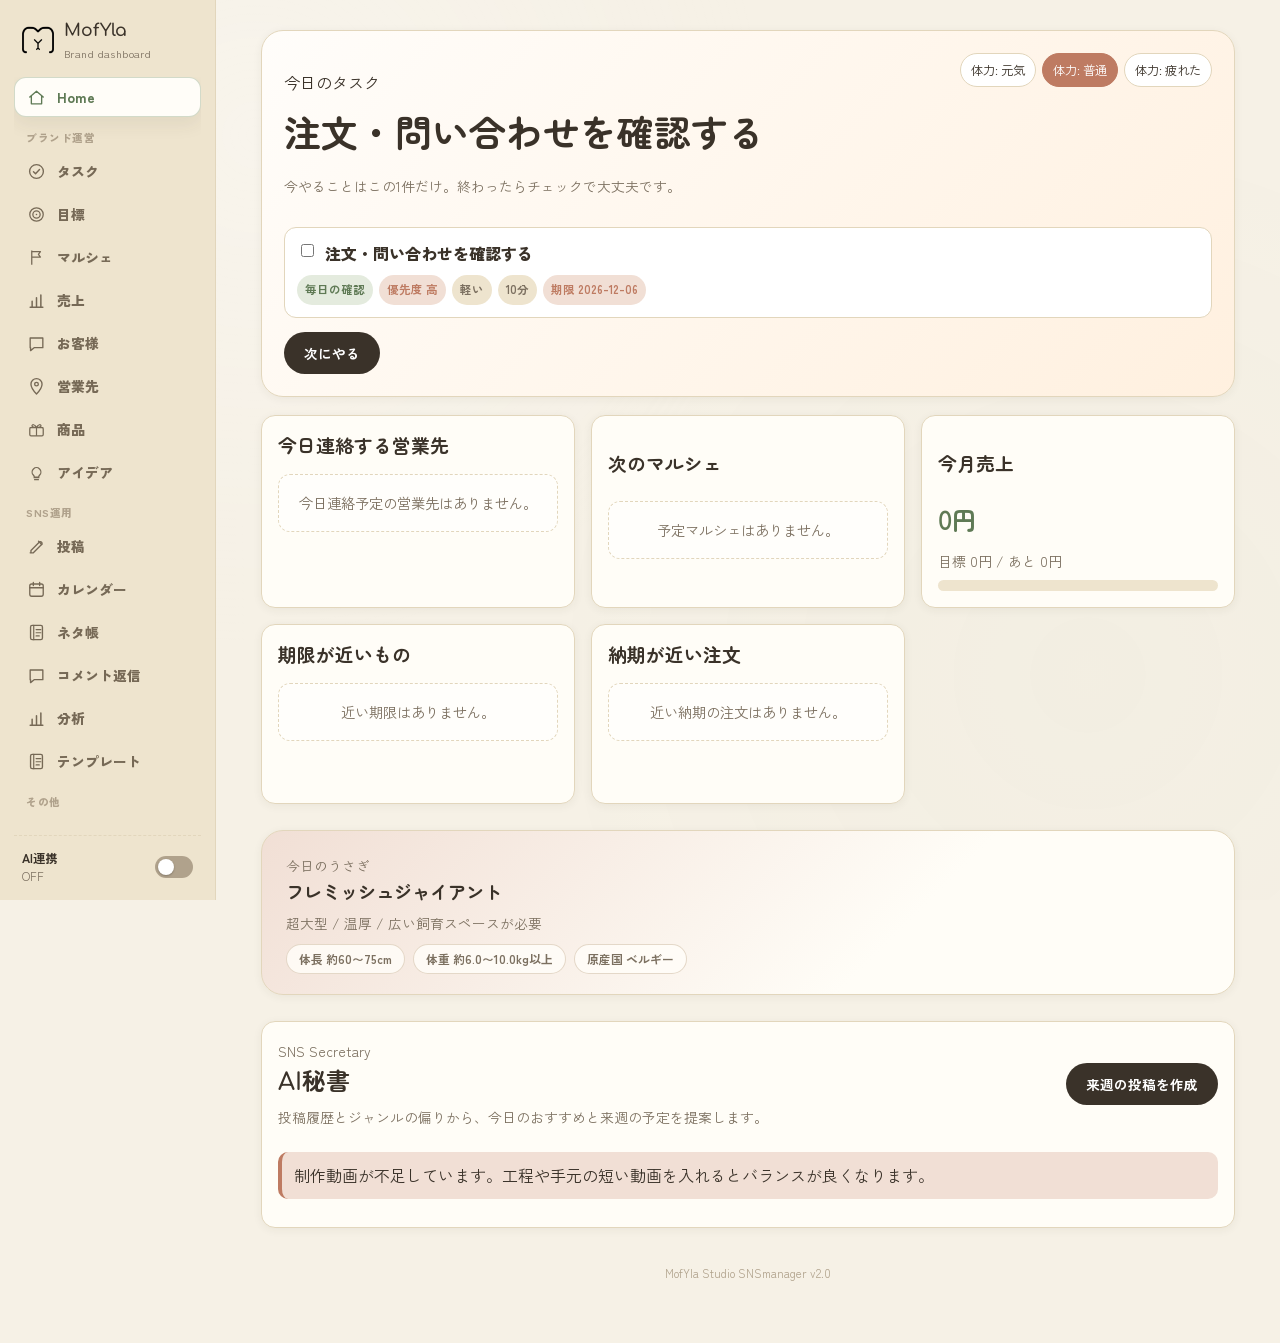
==== commit f2a8cbc9: "Add files via upload" ====
--- a/index.html
+++ b/index.html
@@ -6,7 +6,7 @@
 <title>MofYla Studio | Brand Dashboard</title>
 <link rel="preconnect" href="https://fonts.googleapis.com">
 <link rel="preconnect" href="https://fonts.gstatic.com" crossorigin>
-<link href="https://fonts.googleapis.com/css2?family=M+PLUS+Rounded+1c:wght@400;500;700;800;900&family=Zen+Maru+Gothic:wght@400;500;700;900&family=Zen+Kaku+Gothic+New:wght@400;500;700;900&family=Klee+One:wght@500;600&family=IBM+Plex+Mono:wght@400;500;600&display=swap" rel="stylesheet">
+<link href="https://fonts.googleapis.com/css2?family=Comfortaa:wght@400;500;600;700&family=Zen+Maru+Gothic:wght@400;500;700;900&family=Zen+Kaku+Gothic+New:wght@400;500;700;900&family=Klee+One:wght@500;600&family=IBM+Plex+Mono:wght@400;500;600&display=swap" rel="stylesheet">
 <link rel="stylesheet" href="./styles/main.css">
 <link rel="stylesheet" href="./styles/components.css">
 <link rel="stylesheet" href="./styles/calendar.css">
@@ -52,8 +52,6 @@
 <symbol id="ic-draft" viewBox="0 0 24 24"><circle cx="12" cy="12" r="8.5" fill="none" stroke="currentColor" stroke-width="1.6" stroke-dasharray="3 3.2"/></symbol>
 <symbol id="ic-target" viewBox="0 0 24 24"><circle cx="12" cy="12" r="8.5" fill="none" stroke="currentColor" stroke-width="1.6"/><circle cx="12" cy="12" r="4.6" fill="none" stroke="currentColor" stroke-width="1.6"/><circle cx="12" cy="12" r="1" fill="currentColor"/></symbol>
 <symbol id="ic-lightbulb" viewBox="0 0 24 24"><path d="M9 18.5h6M9.6 21h4.8M8 15.2A5.5 5.5 0 1116 15.2c-.8.9-1.3 1.6-1.3 2.8H9.3c0-1.2-.5-1.9-1.3-2.8z" fill="none" stroke="currentColor" stroke-width="1.6" stroke-linejoin="round" stroke-linecap="round"/></symbol>
-<symbol id="ic-receipt" viewBox="0 0 24 24"><path d="M6 3h12v18l-2.3-1.5L14 21l-1.5-1.5L11 21l-1.5-1.5L8 21l-2-1.5z" fill="none" stroke="currentColor" stroke-width="1.6" stroke-linejoin="round"/><path d="M8.5 8h7M8.5 11.5h7M8.5 15h4.5" fill="none" stroke="currentColor" stroke-width="1.5" stroke-linecap="round"/></symbol>
-<symbol id="ic-coupon" viewBox="0 0 24 24"><path d="M3.5 9.5a2 2 0 0 0 0-3.8V5a1 1 0 0 1 1-1h15a1 1 0 0 1 1 1v.7a2 2 0 0 0 0 3.8v1.6a2 2 0 0 0 0 3.8V19a1 1 0 0 1-1 1h-15a1 1 0 0 1-1-1v-.7a2 2 0 0 0 0-3.8z" fill="none" stroke="currentColor" stroke-width="1.6" stroke-linejoin="round"/><path d="M9.5 4.5v15" stroke="currentColor" stroke-width="1.5" stroke-linecap="round" stroke-dasharray="1.8 2.4"/></symbol>
 </defs>
 </svg>
 
@@ -85,11 +83,8 @@
       <button data-page="brand-markets"><svg class="ic svgic"><use href="#ic-flag"/></svg>マルシェ</button>
       <button data-page="brand-sales"><svg class="ic svgic"><use href="#ic-chart"/></svg>売上</button>
       <button data-page="brand-crm"><svg class="ic svgic"><use href="#ic-chat"/></svg>お客様</button>
-      <button data-page="brand-coupons"><svg class="ic svgic"><use href="#ic-coupon"/></svg>クーポン</button>
       <button data-page="brand-leads"><svg class="ic svgic"><use href="#ic-pin"/></svg>営業先</button>
-      <button data-page="brand-negotiations"><svg class="ic svgic"><use href="#ic-chat"/></svg>商談記録</button>
       <button data-page="brand-products"><svg class="ic svgic"><use href="#ic-gift"/></svg>商品</button>
-      <button data-page="brand-invoice"><svg class="ic svgic"><use href="#ic-receipt"/></svg>帳票</button>
       <button data-page="brand-ideas"><svg class="ic svgic"><use href="#ic-lightbulb"/></svg>アイデア</button>
 
       <p class="side-nav-label">SNS運用</p>
@@ -218,24 +213,12 @@
       <div class="brand-page" id="brandCrm"></div>
     </section>
 
-    <section class="page" id="page-brand-coupons">
-      <div class="brand-page" id="brandCoupons"></div>
-    </section>
-
     <section class="page" id="page-brand-leads">
       <div class="brand-page" id="brandLeads"></div>
     </section>
 
-    <section class="page" id="page-brand-negotiations">
-      <div class="brand-page" id="brandNegotiations"></div>
-    </section>
-
     <section class="page" id="page-brand-products">
       <div class="brand-page" id="brandProducts"></div>
-    </section>
-
-    <section class="page" id="page-brand-invoice">
-      <div class="brand-page" id="brandInvoice"></div>
     </section>
 
     <section class="page" id="page-brand-ideas">
@@ -474,8 +457,8 @@
       <div class="page-head"><div><p class="eyebrow">Backup</p><h2>エクスポート / 復元</h2><p>ローカル保存された秘書データをJSONで退避・復元できます。</p></div></div>
             <div class="panel section-gap">
         <div class="toolbar"><button class="btn btn-primary" id="backupJsonBtn">JSONバックアップ</button><button class="btn btn-sage" id="restoreJsonBtn">JSON復元</button><button class="btn btn-ghost" id="exportSettingsBtn">設定エクスポート</button><button class="btn btn-ghost" id="exportHistoryBtn">投稿履歴エクスポート</button></div>
-        <p class="hint">バックアップ・エクスポートはJSONファイルとしてダウンロードされます。復元はファイルを選んで読み込みます。</p>
         <input type="file" id="restoreFileInput" accept="application/json" hidden>
+        <textarea id="exportPreview" class="result" rows="12" placeholder="ここにエクスポート内容が表示されます"></textarea>
       </div>
       <div class="panel section-gap">
         <div class="page-head"><div><p class="eyebrow">Cloud Sync</p><h2>半自動共有</h2><p>Google Apps Script経由でJSONをクラウド保存し、別デバイスへ復元できます。</p></div></div>
@@ -486,12 +469,9 @@
         <label class="metric-check" style="margin:8px 0 12px;"><input type="checkbox" id="cloudAutoUploadToggle"> 入力変更後に自動アップロード</label>
         <div class="toolbar"><button class="btn btn-primary" id="cloudUploadBtn">クラウドに保存</button><button class="btn btn-sage" id="cloudDownloadBtn">クラウドから取得</button><button class="btn btn-ghost" id="cloudInstallBtn">取得データをインストール</button></div>
         <p class="hint" id="cloudSyncStatus">未設定です。Apps Script URLと同期キーを入力してください。</p>
-        <div class="export-preview-wrap is-hidden">
-          <p class="hint">クラウドから取得した内容（確認用）</p>
-          <textarea id="exportPreview" class="result" rows="10" placeholder="ここにエクスポート内容が表示されます"></textarea>
-        </div>
-      </div>
-    </section>
+      </div>
+    </section>
+    <footer class="appfoot">MofYla Studio SNSmanager v2.0</footer>
   </main>
 </div>
 
--- a/styles/main.css
+++ b/styles/main.css
@@ -29,7 +29,7 @@
   line-height:1.7;
   -webkit-font-smoothing:antialiased;
 }
-h1,h2,h3,.serif{font-family:'M PLUS Rounded 1c','Zen Maru Gothic','Hiragino Maru Gothic ProN',sans-serif;}
+h1,h2,h3,.serif{font-family:'Comfortaa','Zen Maru Gothic','Hiragino Maru Gothic ProN',sans-serif;}
 button{font-family:inherit;border:none;cursor:pointer;background:none;color:inherit;}
 textarea,input{font-family:inherit;}
 a{color:inherit;}
@@ -140,7 +140,7 @@
 .cal-widget{display:flex;gap:30px;align-items:flex-start;flex-wrap:wrap;}
 .cal-stats{display:flex;gap:22px;flex:none;}
 .cal-stat{text-align:left;}
-.cal-stat .num{font-family:'M PLUS Rounded 1c','Zen Maru Gothic','Hiragino Maru Gothic ProN',sans-serif;font-size:1.9rem;font-weight:600;color:var(--sage-deep);line-height:1;}
+.cal-stat .num{font-family:'Comfortaa','Zen Maru Gothic','Hiragino Maru Gothic ProN',sans-serif;font-size:1.9rem;font-weight:600;color:var(--sage-deep);line-height:1;}
 .cal-stat .num.honey{color:var(--honey);}
 .cal-stat .lab{font-size:0.72rem;color:var(--ink-soft);margin-top:3px;}
 .cal-link{font-size:0.78rem;color:var(--sage-deep);font-weight:600;margin-top:12px;display:inline-flex;align-items:center;gap:5px;}
@@ -150,7 +150,7 @@
 .month-cal{flex:1;min-width:260px;}
 .month-cal-head{display:flex;align-items:center;justify-content:center;gap:14px;margin-bottom:12px;}
 .month-cal.mini .month-cal-head{justify-content:flex-start;}
-.month-label{font-family:'M PLUS Rounded 1c','Zen Maru Gothic','Hiragino Maru Gothic ProN',sans-serif;font-size:1.05rem;font-weight:600;min-width:110px;text-align:center;}
+.month-label{font-family:'Comfortaa','Zen Maru Gothic','Hiragino Maru Gothic ProN',sans-serif;font-size:1.05rem;font-weight:600;min-width:110px;text-align:center;}
 .cal-navbtn{width:28px;height:28px;border-radius:50%;border:1px solid var(--line);display:flex;align-items:center;justify-content:center;color:var(--ink-soft);}
 .cal-navbtn:hover{border-color:var(--sage);color:var(--sage-deep);}
 .cal-navbtn svg{width:14px;height:14px;}
@@ -176,7 +176,7 @@
 }
 @keyframes todayPulse{0%,100%{box-shadow:0 0 0 0 rgba(190,123,98,0.28);}50%{box-shadow:0 0 0 5px rgba(190,123,98,0);}}
 .day-cell.today .daynum::after{
-  content:"Today";font-family:'M PLUS Rounded 1c',sans-serif;font-size:0.5rem;font-weight:700;
+  content:"Today";font-family:'Comfortaa',sans-serif;font-size:0.5rem;font-weight:700;
   background:var(--clay);color:#fff;padding:1px 5px;border-radius:5px;margin-left:4px;vertical-align:middle;
 }
 .day-cell.streak::before{
@@ -199,7 +199,7 @@
 }
 .week-cell:hover{transform:translateY(-1px);}
 .week-cell .wd{font-size:0.64rem;color:var(--ink-faint);}
-.week-cell .dn{font-family:'M PLUS Rounded 1c',sans-serif;font-size:0.86rem;font-weight:700;}
+.week-cell .dn{font-family:'Comfortaa',sans-serif;font-size:0.86rem;font-weight:700;}
 .week-cell.posted{background:var(--sage);border-color:var(--sage-deep);color:#fff;}
 .week-cell.posted .wd{color:rgba(255,255,255,0.75);}
 .week-cell.today{border-color:var(--clay);border-width:2px;}
@@ -209,11 +209,11 @@
 /* ---------- Stat cards with ring ---------- */
 .statgrid{display:grid;grid-template-columns:repeat(auto-fit,minmax(120px,1fr));gap:12px;margin-top:18px;}
 .statcard{background:var(--paper);border:1px solid var(--line);border-radius:var(--radius-md);padding:12px 14px;}
-.statcard .num{font-family:'M PLUS Rounded 1c','Zen Maru Gothic',sans-serif;font-size:1.4rem;font-weight:700;color:var(--sage-deep);}
+.statcard .num{font-family:'Comfortaa','Zen Maru Gothic',sans-serif;font-size:1.4rem;font-weight:700;color:var(--sage-deep);}
 .statcard .lab{font-size:0.7rem;color:var(--ink-soft);margin-top:2px;}
 .goalring-wrap{display:flex;align-items:center;gap:14px;}
 .goalring{width:64px;height:64px;flex:none;}
-.goalring text{font-family:'M PLUS Rounded 1c',sans-serif;}
+.goalring text{font-family:'Comfortaa',sans-serif;}
 .goalring-lab .num{font-size:1.5rem;}
 
 /* ---------- Modal ---------- */
@@ -405,9 +405,6 @@
 .dot.x{background:var(--ink);}
 .dot.ig{background:var(--clay);}
 .outcard textarea.result{min-height:150px;background:#fff;font-size:0.88rem;}
-.export-preview-wrap{margin-top:14px;}
-.export-preview-wrap.is-hidden{display:none;}
-.export-preview-wrap textarea.result{width:100%;min-height:180px;background:#fff;font-size:0.82rem;font-family:'IBM Plex Mono',monospace;border:1px solid var(--line);border-radius:var(--radius-sm);padding:12px;}
 .charcount{font-family:'IBM Plex Mono',monospace;font-size:0.72rem;color:var(--ink-faint);}
 .charcount.warn{color:var(--honey);}
 .charcount.over{color:#B23B3B;}
@@ -469,7 +466,7 @@
 
 /* history collapsible + metrics */
 .hist-summary{display:flex;gap:26px;flex-wrap:wrap;margin-bottom:20px;}
-.hist-summary .num{font-family:'M PLUS Rounded 1c','Zen Maru Gothic','Hiragino Maru Gothic ProN',sans-serif;font-size:1.7rem;font-weight:600;color:var(--sage-deep);}
+.hist-summary .num{font-family:'Comfortaa','Zen Maru Gothic','Hiragino Maru Gothic ProN',sans-serif;font-size:1.7rem;font-weight:600;color:var(--sage-deep);}
 .hist-summary .lab{font-size:0.72rem;color:var(--ink-soft);}
 details.hist-item{background:var(--card);border:1px solid var(--line);border-radius:var(--radius-md);padding:0 16px;}
 details.hist-item summary{list-style:none;cursor:pointer;padding:14px 0;display:flex;justify-content:space-between;align-items:center;gap:10px;flex-wrap:wrap;}
--- a/styles/brand.css
+++ b/styles/brand.css
@@ -18,52 +18,14 @@
 .brand-product-grid{display:grid;grid-template-columns:repeat(auto-fit,minmax(320px,1fr));gap:14px;align-items:stretch;}
 .brand-product-card{min-height:188px;display:flex;flex-direction:column;gap:14px;}
 .brand-product-head{display:grid;grid-template-columns:minmax(0,1fr) auto;gap:14px;align-items:start;}
-.brand-product-title h3{margin:0 0 4px;font-size:1.05rem;line-height:1.45;overflow-wrap:anywhere;}
+.brand-product-title h3{margin:0 0 8px;font-size:1.05rem;line-height:1.45;overflow-wrap:anywhere;}
 .brand-product-title p{margin:0;color:var(--ink-soft);font-size:.82rem;font-weight:700;}
-.brand-product-sku{font-family:'IBM Plex Mono',monospace;font-size:.72rem !important;color:var(--sage-deep) !important;letter-spacing:.02em;margin-bottom:4px !important;}
-.brand-product-dimensions{font-family:'IBM Plex Mono',monospace;font-size:.7rem !important;color:var(--ink-soft) !important;letter-spacing:.01em;}
 .brand-product-actions{display:flex;gap:8px;justify-content:flex-end;white-space:nowrap;}
 .brand-product-actions .btn{min-width:64px;}
-.brand-card-head{display:flex;flex-direction:column;gap:8px;margin-bottom:10px;}
-.brand-card-title{display:grid;gap:4px;min-width:0;}
-.brand-card-title h3{margin:0;font-size:1.02rem;line-height:1.45;overflow-wrap:anywhere;}
-.brand-card-title strong{font-size:1rem;color:var(--ink);overflow-wrap:anywhere;}
-.brand-card-actions{display:flex;gap:8px;justify-content:flex-end;flex-wrap:wrap;}
-.brand-item .brand-card-head,.brand-market-card .brand-card-head{margin-bottom:0;}
-.brand-item .brand-card-head{flex-direction:row;flex-wrap:wrap;align-items:center;justify-content:space-between;}
-.brand-item .brand-card-title,.brand-item .brand-checkline{min-width:0;}
-@media (max-width:420px){
-  .brand-item .brand-card-head{flex-direction:column;align-items:stretch;}
-  .brand-item .brand-card-actions{justify-content:flex-start;}
-}
 .brand-product-metrics{display:grid;grid-template-columns:repeat(4,minmax(0,1fr));gap:8px;margin-top:auto;}
 .brand-product-metrics span{display:grid;gap:2px;border-radius:12px;background:var(--paper-deep);padding:9px 8px;min-width:0;}
 .brand-product-metrics b{font-size:.85rem;color:var(--ink);line-height:1.2;overflow-wrap:anywhere;}
 .brand-product-metrics small{font-size:.68rem;color:var(--ink-soft);font-weight:800;}
-.brand-product-tabs{display:flex;gap:8px;flex-wrap:wrap;margin:0 0 14px;}
-.brand-product-tabs .brand-filter{display:inline-flex;align-items:center;gap:7px;}
-.brand-product-tabs .brand-filter span{border-radius:999px;background:rgba(255,255,255,.62);padding:1px 7px;font-size:.68rem;}
-.brand-wholesale-store{display:inline-flex;align-self:flex-start;border-radius:999px;background:var(--sage-soft);color:var(--sage-deep);font-size:.74rem;font-weight:800;padding:5px 9px;}
-.brand-wholesale-group{margin-top:14px;}
-.brand-wholesale-group .brand-product-grid{padding:0 15px 15px;}
-.brand-goal-tree{display:grid;grid-template-columns:repeat(auto-fit,minmax(320px,460px));gap:18px;align-items:start;}
-.brand-goal-cluster{display:flex;flex-direction:column;gap:14px;border-top:3px solid var(--sage);}
-.brand-goal-cluster-head{display:flex;flex-direction:column;gap:8px;}
-.brand-goal-cluster-head .brand-chip{background:var(--sage-soft);color:var(--sage-deep);}
-.brand-goal-cluster-head h3{
-  margin:0;font-size:1.15rem;line-height:1.4;
-  display:-webkit-box;-webkit-line-clamp:2;-webkit-box-orient:vertical;overflow:hidden;overflow-wrap:anywhere;
-}
-.brand-goal-meta-row{display:flex;justify-content:space-between;align-items:baseline;gap:8px;color:var(--ink-soft);font-size:.82rem;font-weight:700;}
-.brand-goal-meta-row b{color:var(--sage-deep);font-size:.95rem;}
-.brand-goal-cluster-children{display:grid;gap:10px;border-top:1px solid var(--line);padding-top:14px;}
-.brand-goal-cluster-children-label{font-size:.72rem;color:var(--ink-soft);font-weight:800;letter-spacing:.02em;}
-.brand-goal-child-row{border:1px solid rgba(222,207,188,.72);border-radius:12px;background:rgba(255,253,248,.66);padding:12px 14px;display:flex;flex-direction:column;gap:8px;}
-.brand-goal-child-row-head{display:flex;flex-direction:column;gap:6px;}
-.brand-goal-child-row-head h4{margin:0;font-size:.94rem;line-height:1.4;color:var(--ink);overflow-wrap:anywhere;}
-.brand-goal-child-row .brand-progress{height:8px;}
-.brand-goal-child-row .brand-card-actions{justify-content:flex-end;}
-.brand-goal-empty-children{color:var(--ink-soft);font-size:.82rem;border-top:1px solid var(--line);padding-top:14px;}
 .brand-ops-grid{display:grid;grid-template-columns:repeat(auto-fit,minmax(360px,1fr));gap:14px;align-items:stretch;}
 .brand-ops-card{display:flex;flex-direction:column;gap:14px;padding:18px;}
 .brand-ops-head{display:grid;grid-template-columns:minmax(0,1fr) auto;gap:16px;align-items:start;}
@@ -100,7 +62,7 @@
 .brand-progress{height:11px;border-radius:999px;background:var(--paper-deep);overflow:hidden;}
 .brand-progress span{display:block;height:100%;width:var(--value,0%);max-width:100%;background:linear-gradient(90deg,var(--sage),var(--clay));border-radius:999px;}
 .brand-meter{display:grid;gap:7px;}
-.brand-metric{font-family:'M PLUS Rounded 1c','Zen Maru Gothic',sans-serif;font-size:1.55rem;font-weight:700;color:var(--sage-deep);}
+.brand-metric{font-family:'Comfortaa','Zen Maru Gothic',sans-serif;font-size:1.55rem;font-weight:700;color:var(--sage-deep);}
 .brand-toolbar{display:flex;justify-content:space-between;align-items:center;gap:10px;flex-wrap:wrap;margin-bottom:14px;}
 .brand-filters{display:flex;gap:6px;overflow-x:auto;padding-bottom:2px;}
 .brand-filter{border:1px solid var(--line);background:var(--paper);color:var(--ink-soft);border-radius:999px;padding:7px 10px;font-size:.78rem;font-weight:700;white-space:nowrap;}
@@ -123,7 +85,7 @@
 .brand-status-summary{display:flex;gap:10px;margin-bottom:14px;overflow-x:auto;padding-bottom:4px;scrollbar-width:thin;}
 .brand-status-tile{border:1px solid var(--line);border-radius:12px;background:rgba(255,253,248,.7);padding:12px;display:grid;gap:4px;box-shadow:0 6px 18px rgba(58,50,41,.045);}
 .brand-status-tile{flex:0 0 148px;}
-.brand-status-tile strong{font-family:'M PLUS Rounded 1c','Zen Maru Gothic',sans-serif;font-size:1.25rem;color:var(--sage-deep);}
+.brand-status-tile strong{font-family:'Comfortaa','Zen Maru Gothic',sans-serif;font-size:1.25rem;color:var(--sage-deep);}
 .brand-status-tile span{font-size:.72rem;color:var(--ink-soft);font-weight:700;}
 .brand-form-grid{display:grid;grid-template-columns:repeat(2,minmax(0,1fr));gap:10px;}
 .brand-field{display:grid;gap:4px;}
@@ -149,8 +111,6 @@
   .brand-detail-grid{grid-template-columns:1fr;}
   .brand-check-grid{grid-template-columns:1fr;}
   .brand-product-actions{justify-content:flex-start;}
-  .brand-card-head{grid-template-columns:1fr;}
-  .brand-card-actions{justify-content:flex-start;}
   .brand-hero{padding:18px;}
   .brand-card{padding:14px;}
 }
@@ -178,7 +138,7 @@
 .brand-market-product-row span{display:block;color:var(--ink-soft);font-size:.76rem;font-weight:700;margin-top:2px;}
 .brand-market-product-row p{margin:5px 0 0;color:var(--ink-soft);font-size:.8rem;}
 .brand-sales-hero{display:grid;grid-template-columns:minmax(0,1fr) auto;gap:14px;align-items:start;margin-bottom:14px;background:linear-gradient(135deg,rgba(255,253,248,.96),rgba(255,242,223,.82));}
-.brand-sales-hero h3{font-family:'M PLUS Rounded 1c','Zen Maru Gothic',sans-serif;font-size:clamp(1.8rem,4vw,2.45rem);line-height:1.1;margin:10px 0 6px;color:var(--sage-deep);}
+.brand-sales-hero h3{font-family:'Comfortaa','Zen Maru Gothic',sans-serif;font-size:clamp(1.8rem,4vw,2.45rem);line-height:1.1;margin:10px 0 6px;color:var(--sage-deep);}
 .brand-sales-hero p{margin:0;color:var(--ink-soft);font-weight:700;}
 .brand-sales-progress{grid-column:1/-1;}
 .brand-sales-section{margin-top:14px;}
@@ -186,10 +146,10 @@
 .brand-sales-categories{display:grid;grid-template-columns:repeat(auto-fit,minmax(170px,1fr));gap:10px;}
 .brand-sales-categories div{border:1px solid var(--line);border-radius:12px;background:rgba(255,253,248,.76);padding:12px;display:grid;gap:6px;box-shadow:0 6px 18px rgba(58,50,41,.045);}
 .brand-sales-categories span{font-size:.74rem;color:var(--ink-soft);font-weight:800;}
-.brand-sales-categories strong{font-family:'M PLUS Rounded 1c','Zen Maru Gothic',sans-serif;font-size:1.08rem;color:var(--ink);}
+.brand-sales-categories strong{font-family:'Comfortaa','Zen Maru Gothic',sans-serif;font-size:1.08rem;color:var(--ink);}
 .brand-sales-list{display:grid;gap:8px;}
 .brand-sales-row{display:grid;grid-template-columns:minmax(0,1fr) auto;gap:12px;align-items:center;border:1px solid rgba(222,207,188,.76);border-radius:12px;background:rgba(255,253,248,.72);padding:11px 12px;}
-.brand-sales-row strong{display:block;font-family:'M PLUS Rounded 1c','Zen Maru Gothic',sans-serif;font-size:1rem;color:var(--ink);}
+.brand-sales-row strong{display:block;font-family:'Comfortaa','Zen Maru Gothic',sans-serif;font-size:1rem;color:var(--ink);}
 .brand-sales-row span{display:block;color:var(--ink-soft);font-size:.78rem;font-weight:700;margin-top:2px;}
 .brand-sales-row p{margin:6px 0 0;color:var(--ink-soft);font-size:.82rem;}
 
@@ -203,7 +163,7 @@
 .main{max-width:none;width:100%;}
 .page-head{width:100%;align-items:flex-start;}
 .page-head > div{min-width:0;max-width:760px;}
-.page-head > .btn{margin-left:auto;flex-shrink:0;white-space:nowrap;}
+.page-head > .btn{margin-left:auto;}
 .brand-status-summary{display:grid;grid-template-columns:repeat(auto-fit,minmax(86px,1fr));gap:8px;margin-bottom:14px;overflow:visible;padding-bottom:0;}
 .brand-status-tile{flex:initial;min-height:58px;padding:8px 9px;}
 .brand-status-tile strong{font-size:1rem;line-height:1;}
@@ -217,7 +177,7 @@
 .brand-check-grid .brand-checkline span{white-space:nowrap;}
 
 @media (max-width:880px){
-  .page-head{flex-wrap:nowrap;}
+  .page-head > .btn{margin-left:0;align-self:flex-start;}
   .brand-check-grid .brand-checkline span{white-space:normal;}
   .brand-market-product-row{grid-template-columns:1fr;}
 }
@@ -240,8 +200,6 @@
 }
 .page-head > .btn{
   margin-left:auto;
-  flex-shrink:0;
-  white-space:nowrap;
 }
 .card,.brand-card,.panel,.feature-card,.greeting-card{
   max-width:100%;
@@ -268,6 +226,9 @@
     max-width:100%;
     padding-left:16px;
     padding-right:16px;
+  }
+  .page-head > .btn{
+    margin-left:0;
   }
   .day-cell{
     min-height:auto;
@@ -455,90 +416,3 @@
     width:100%;
   }
 }
-
-/* ---------- Invoice generator ---------- */
-.invoice-toolbar{display:flex;gap:8px;flex-wrap:wrap;margin-bottom:16px;}
-.invoice-archive[open] summary{border-bottom:1px solid rgba(222,207,188,.72);}
-.invoice-archive .invoice-sheet{margin:20px auto;}
-.invoice-sheet{
-  background:#fffefb;border:1px solid var(--line);border-radius:var(--radius-md);
-  box-shadow:var(--shadow);padding:36px;max-width:820px;margin:0 auto;
-}
-.invoice-head{display:flex;justify-content:space-between;align-items:flex-start;gap:16px;flex-wrap:wrap;margin-bottom:20px;}
-.invoice-head h1{margin:0;font-size:1.7rem;letter-spacing:.14em;}
-.invoice-meta{display:flex;flex-direction:column;gap:4px;font-size:.78rem;color:var(--ink-soft);}
-.invoice-meta-row{display:flex;gap:10px;justify-content:flex-end;white-space:nowrap;}
-.invoice-meta-row strong{color:var(--ink);margin-right:14px;}
-.invoice-meta-row strong:last-child{margin-right:0;}
-.invoice-parties{display:flex;justify-content:space-between;align-items:flex-start;gap:24px;flex-wrap:nowrap;margin-bottom:14px;}
-.invoice-billto-block{max-width:50%;min-width:0;overflow-wrap:anywhere;font-size:.82rem;color:var(--ink-soft);}
-.invoice-billto-block p{margin:2px 0;overflow-wrap:anywhere;}
-.invoice-billto{margin-bottom:8px;}
-.invoice-billto strong{font-size:1.15rem;display:inline-block;border-bottom:2px solid var(--ink);padding-bottom:5px;max-width:100%;overflow-wrap:anywhere;color:var(--ink);}
-.invoice-seller{text-align:left;font-size:.82rem;color:var(--ink-soft);max-width:50%;min-width:0;overflow-wrap:anywhere;}
-.invoice-seller p{margin:2px 0;overflow-wrap:anywhere;}
-.invoice-seller-name{font-weight:800;font-size:.95rem;color:var(--ink);margin-bottom:4px !important;}
-.invoice-logo{width:38px;height:38px;object-fit:contain;display:block;margin-bottom:6px;}
-.invoice-greeting{margin:10px 0;font-size:.86rem;line-height:1.6;color:var(--ink);}
-.invoice-total-highlight{background:var(--sage-soft);color:var(--sage-deep);border-radius:12px;padding:12px 18px;font-size:1.2rem;font-weight:800;margin:12px 0;}
-.invoice-table{width:100%;table-layout:fixed;border-collapse:collapse;margin-top:12px;}
-.invoice-table th,.invoice-table td{border-bottom:1px solid var(--line);padding:8px 10px;text-align:left;font-size:.84rem;overflow-wrap:anywhere;}
-.invoice-table th{color:var(--ink-soft);font-weight:700;}
-.invoice-table th:first-child,.invoice-table td:first-child{width:40px;padding-left:4px;padding-right:4px;text-align:center;color:var(--ink-soft);white-space:nowrap;overflow-wrap:normal;}
-.invoice-table td:nth-child(3),.invoice-table td:nth-child(4),.invoice-table td:nth-child(5),
-.invoice-table th:nth-child(3),.invoice-table th:nth-child(4),.invoice-table th:nth-child(5){text-align:right;}
-.invoice-bottom{display:flex;gap:24px;align-items:flex-start;margin-top:14px;flex-wrap:wrap;}
-.invoice-notes{flex:1;min-width:200px;font-size:.84rem;color:var(--ink-soft);overflow-wrap:anywhere;}
-.invoice-notes p:first-child{font-weight:800;color:var(--ink);margin-bottom:6px;}
-.invoice-summary-table{border-collapse:collapse;min-width:230px;}
-.invoice-summary-table td{padding:6px 4px;font-size:.86rem;color:var(--ink-soft);}
-.invoice-summary-table td:last-child{text-align:right;font-weight:700;color:var(--ink);padding-left:20px;}
-.invoice-grand-total td{font-weight:800;font-size:1.05rem;color:var(--ink);border-top:2px solid var(--ink);padding-top:9px;}
-.invoice-bank{margin-top:14px;font-size:.84rem;color:var(--ink-soft);overflow-wrap:anywhere;}
-.invoice-bank p:first-child{font-weight:800;color:var(--ink);margin-bottom:6px;}
-.invoice-bank-table{border-collapse:collapse;background:rgba(137,161,124,.08);border-radius:10px;overflow:hidden;}
-.invoice-bank-table th,.invoice-bank-table td{padding:6px 14px;text-align:left;font-size:.84rem;border-bottom:1px solid rgba(222,207,188,.6);}
-.invoice-bank-table tr:last-child th,.invoice-bank-table tr:last-child td{border-bottom:none;}
-.invoice-bank-table th{color:var(--ink-soft);font-weight:700;white-space:nowrap;width:1%;}
-.invoice-bank-table td{color:var(--ink);font-weight:700;}
-.invoice-footer{display:flex;justify-content:space-between;align-items:center;gap:16px;flex-wrap:wrap;margin-top:18px;padding-top:12px;border-top:1px solid var(--line);font-size:.78rem;color:var(--ink-soft);}
-
-@media print{
-  .sidebar,.mobile-topbar,.nav-overlay,.page-head,.invoice-toolbar,.no-print{display:none !important;}
-  .main{padding:0;max-width:none;width:100%;}
-  .app{display:block;}
-  .invoice-archive{border:none;background:none;box-shadow:none;margin:0;}
-  .invoice-archive .invoice-sheet,
-  .invoice-sheet{box-shadow:none;border:none;max-width:none;margin:0;padding:12mm;box-sizing:border-box;}
-  @page{size:A4;margin:10mm;}
-}
-
-/* ---------- Coupons ---------- */
-.coupon-lookup{background:var(--sage-soft);border-color:rgba(137,161,124,.4);}
-.coupon-lookup-input{
-  width:100%;margin-top:8px;padding:12px 14px;border-radius:12px;border:1px solid rgba(137,161,124,.5);
-  background:#fffefb;font-size:1rem;font-family:'IBM Plex Mono',monospace;letter-spacing:.04em;
-}
-.coupon-lookup-input:focus{outline:2px solid var(--sage);outline-offset:1px;}
-#couponLookupResult{margin-top:10px;display:grid;gap:10px;}
-#couponLookupResult:empty{margin-top:0;}
-.coupon-code{font-family:'IBM Plex Mono',monospace;letter-spacing:.03em;font-size:1.1rem;margin:4px 0 0;}
-
-/* ---------- Color palette ---------- */
-.brand-color-palette .brand-archive-body{display:block;padding:14px;}
-.brand-color-list{display:flex;flex-wrap:wrap;gap:8px;}
-.brand-color-chip{
-  display:inline-flex;align-items:center;gap:6px;padding:5px 8px 5px 6px;
-  border:1px solid rgba(222,207,188,.8);border-radius:999px;background:rgba(255,253,248,.72);font-size:.78rem;
-}
-.brand-color-swatch{width:16px;height:16px;border-radius:50%;border:1px solid rgba(0,0,0,.15);flex:none;}
-.brand-color-chip strong{font-family:'IBM Plex Mono',monospace;font-size:.74rem;color:var(--ink);}
-.brand-color-chip span{color:var(--ink-soft);}
-.brand-checkbox-group{display:flex;flex-wrap:wrap;gap:6px;}
-.brand-checkbox-pill{display:inline-flex;align-items:center;gap:5px;border:1px solid var(--line);border-radius:999px;background:#fff;padding:3px 10px;font-size:.76rem;cursor:pointer;line-height:1.6;}
-.brand-checkbox-pill:has(input:checked){border-color:var(--sage);background:var(--sage-soft);color:var(--sage-deep);font-weight:700;}
-.brand-checkbox-pill:has(input:disabled:not(:checked)){opacity:.4;cursor:not-allowed;}
-.brand-checkbox-pill input{margin:0;padding:0;border:0;background:none;accent-color:var(--sage);width:13px;height:13px;min-height:0;min-width:0;flex:none;}
-.brand-product-colors{display:flex;flex-wrap:wrap;gap:6px;margin-top:2px;}
-.brand-product-color-chip{display:inline-flex;align-items:center;gap:5px;font-size:.72rem;color:var(--ink-soft);font-weight:700;}
-.brand-product-color-chip .brand-color-swatch{width:12px;height:12px;}
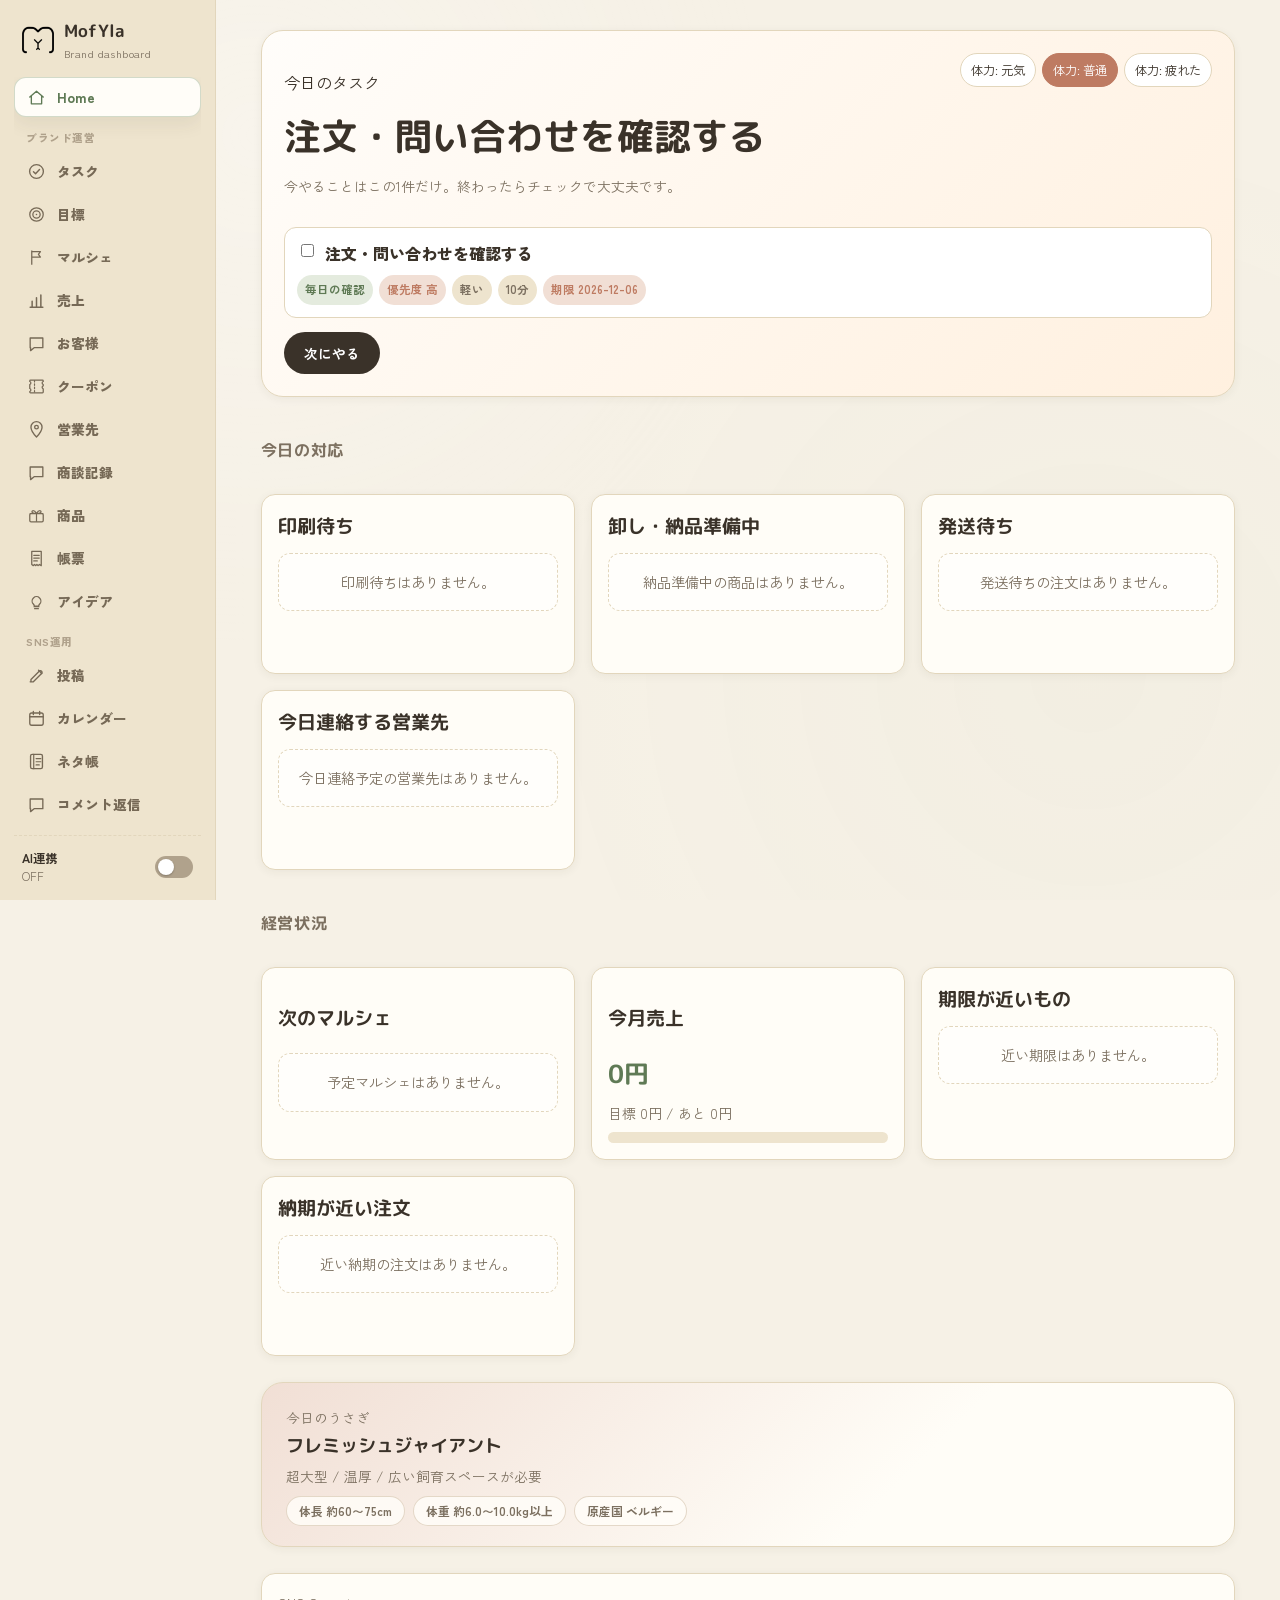
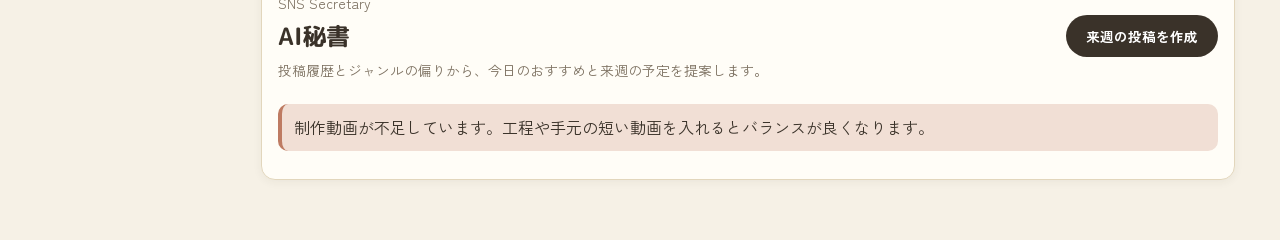
==== commit c11a536e: "Add files via upload" ====
--- a/index.html
+++ b/index.html
@@ -6,7 +6,7 @@
 <title>MofYla Studio | Brand Dashboard</title>
 <link rel="preconnect" href="https://fonts.googleapis.com">
 <link rel="preconnect" href="https://fonts.gstatic.com" crossorigin>
-<link href="https://fonts.googleapis.com/css2?family=Comfortaa:wght@400;500;600;700&family=Zen+Maru+Gothic:wght@400;500;700;900&family=Zen+Kaku+Gothic+New:wght@400;500;700;900&family=Klee+One:wght@500;600&family=IBM+Plex+Mono:wght@400;500;600&display=swap" rel="stylesheet">
+<link href="https://fonts.googleapis.com/css2?family=M+PLUS+Rounded+1c:wght@400;500;700;800;900&family=Zen+Maru+Gothic:wght@400;500;700;900&family=Zen+Kaku+Gothic+New:wght@400;500;700;900&family=Klee+One:wght@500;600&family=IBM+Plex+Mono:wght@400;500;600&display=swap" rel="stylesheet">
 <link rel="stylesheet" href="./styles/main.css">
 <link rel="stylesheet" href="./styles/components.css">
 <link rel="stylesheet" href="./styles/calendar.css">
@@ -52,6 +52,8 @@
 <symbol id="ic-draft" viewBox="0 0 24 24"><circle cx="12" cy="12" r="8.5" fill="none" stroke="currentColor" stroke-width="1.6" stroke-dasharray="3 3.2"/></symbol>
 <symbol id="ic-target" viewBox="0 0 24 24"><circle cx="12" cy="12" r="8.5" fill="none" stroke="currentColor" stroke-width="1.6"/><circle cx="12" cy="12" r="4.6" fill="none" stroke="currentColor" stroke-width="1.6"/><circle cx="12" cy="12" r="1" fill="currentColor"/></symbol>
 <symbol id="ic-lightbulb" viewBox="0 0 24 24"><path d="M9 18.5h6M9.6 21h4.8M8 15.2A5.5 5.5 0 1116 15.2c-.8.9-1.3 1.6-1.3 2.8H9.3c0-1.2-.5-1.9-1.3-2.8z" fill="none" stroke="currentColor" stroke-width="1.6" stroke-linejoin="round" stroke-linecap="round"/></symbol>
+<symbol id="ic-receipt" viewBox="0 0 24 24"><path d="M6 3h12v18l-2.3-1.5L14 21l-1.5-1.5L11 21l-1.5-1.5L8 21l-2-1.5z" fill="none" stroke="currentColor" stroke-width="1.6" stroke-linejoin="round"/><path d="M8.5 8h7M8.5 11.5h7M8.5 15h4.5" fill="none" stroke="currentColor" stroke-width="1.5" stroke-linecap="round"/></symbol>
+<symbol id="ic-coupon" viewBox="0 0 24 24"><path d="M3.5 9.5a2 2 0 0 0 0-3.8V5a1 1 0 0 1 1-1h15a1 1 0 0 1 1 1v.7a2 2 0 0 0 0 3.8v1.6a2 2 0 0 0 0 3.8V19a1 1 0 0 1-1 1h-15a1 1 0 0 1-1-1v-.7a2 2 0 0 0 0-3.8z" fill="none" stroke="currentColor" stroke-width="1.6" stroke-linejoin="round"/><path d="M9.5 4.5v15" stroke="currentColor" stroke-width="1.5" stroke-linecap="round" stroke-dasharray="1.8 2.4"/></symbol>
 </defs>
 </svg>
 
@@ -83,8 +85,11 @@
       <button data-page="brand-markets"><svg class="ic svgic"><use href="#ic-flag"/></svg>マルシェ</button>
       <button data-page="brand-sales"><svg class="ic svgic"><use href="#ic-chart"/></svg>売上</button>
       <button data-page="brand-crm"><svg class="ic svgic"><use href="#ic-chat"/></svg>お客様</button>
+      <button data-page="brand-coupons"><svg class="ic svgic"><use href="#ic-coupon"/></svg>クーポン</button>
       <button data-page="brand-leads"><svg class="ic svgic"><use href="#ic-pin"/></svg>営業先</button>
+      <button data-page="brand-negotiations"><svg class="ic svgic"><use href="#ic-chat"/></svg>商談記録</button>
       <button data-page="brand-products"><svg class="ic svgic"><use href="#ic-gift"/></svg>商品</button>
+      <button data-page="brand-invoice"><svg class="ic svgic"><use href="#ic-receipt"/></svg>帳票</button>
       <button data-page="brand-ideas"><svg class="ic svgic"><use href="#ic-lightbulb"/></svg>アイデア</button>
 
       <p class="side-nav-label">SNS運用</p>
@@ -213,12 +218,24 @@
       <div class="brand-page" id="brandCrm"></div>
     </section>
 
+    <section class="page" id="page-brand-coupons">
+      <div class="brand-page" id="brandCoupons"></div>
+    </section>
+
     <section class="page" id="page-brand-leads">
       <div class="brand-page" id="brandLeads"></div>
     </section>
 
+    <section class="page" id="page-brand-negotiations">
+      <div class="brand-page" id="brandNegotiations"></div>
+    </section>
+
     <section class="page" id="page-brand-products">
       <div class="brand-page" id="brandProducts"></div>
+    </section>
+
+    <section class="page" id="page-brand-invoice">
+      <div class="brand-page" id="brandInvoice"></div>
     </section>
 
     <section class="page" id="page-brand-ideas">
@@ -457,8 +474,8 @@
       <div class="page-head"><div><p class="eyebrow">Backup</p><h2>エクスポート / 復元</h2><p>ローカル保存された秘書データをJSONで退避・復元できます。</p></div></div>
             <div class="panel section-gap">
         <div class="toolbar"><button class="btn btn-primary" id="backupJsonBtn">JSONバックアップ</button><button class="btn btn-sage" id="restoreJsonBtn">JSON復元</button><button class="btn btn-ghost" id="exportSettingsBtn">設定エクスポート</button><button class="btn btn-ghost" id="exportHistoryBtn">投稿履歴エクスポート</button></div>
+        <p class="hint">バックアップ・エクスポートはJSONファイルとしてダウンロードされます。復元はファイルを選んで読み込みます。</p>
         <input type="file" id="restoreFileInput" accept="application/json" hidden>
-        <textarea id="exportPreview" class="result" rows="12" placeholder="ここにエクスポート内容が表示されます"></textarea>
       </div>
       <div class="panel section-gap">
         <div class="page-head"><div><p class="eyebrow">Cloud Sync</p><h2>半自動共有</h2><p>Google Apps Script経由でJSONをクラウド保存し、別デバイスへ復元できます。</p></div></div>
@@ -469,9 +486,12 @@
         <label class="metric-check" style="margin:8px 0 12px;"><input type="checkbox" id="cloudAutoUploadToggle"> 入力変更後に自動アップロード</label>
         <div class="toolbar"><button class="btn btn-primary" id="cloudUploadBtn">クラウドに保存</button><button class="btn btn-sage" id="cloudDownloadBtn">クラウドから取得</button><button class="btn btn-ghost" id="cloudInstallBtn">取得データをインストール</button></div>
         <p class="hint" id="cloudSyncStatus">未設定です。Apps Script URLと同期キーを入力してください。</p>
-      </div>
-    </section>
-    <footer class="appfoot">MofYla Studio SNSmanager v2.0</footer>
+        <div class="export-preview-wrap is-hidden">
+          <p class="hint">クラウドから取得した内容（確認用）</p>
+          <textarea id="exportPreview" class="result" rows="10" placeholder="ここにエクスポート内容が表示されます"></textarea>
+        </div>
+      </div>
+    </section>
   </main>
 </div>
 
--- a/styles/main.css
+++ b/styles/main.css
@@ -29,7 +29,7 @@
   line-height:1.7;
   -webkit-font-smoothing:antialiased;
 }
-h1,h2,h3,.serif{font-family:'Comfortaa','Zen Maru Gothic','Hiragino Maru Gothic ProN',sans-serif;}
+h1,h2,h3,.serif{font-family:'M PLUS Rounded 1c','Zen Maru Gothic','Hiragino Maru Gothic ProN',sans-serif;}
 button{font-family:inherit;border:none;cursor:pointer;background:none;color:inherit;}
 textarea,input{font-family:inherit;}
 a{color:inherit;}
@@ -140,7 +140,7 @@
 .cal-widget{display:flex;gap:30px;align-items:flex-start;flex-wrap:wrap;}
 .cal-stats{display:flex;gap:22px;flex:none;}
 .cal-stat{text-align:left;}
-.cal-stat .num{font-family:'Comfortaa','Zen Maru Gothic','Hiragino Maru Gothic ProN',sans-serif;font-size:1.9rem;font-weight:600;color:var(--sage-deep);line-height:1;}
+.cal-stat .num{font-family:'M PLUS Rounded 1c','Zen Maru Gothic','Hiragino Maru Gothic ProN',sans-serif;font-size:1.9rem;font-weight:600;color:var(--sage-deep);line-height:1;}
 .cal-stat .num.honey{color:var(--honey);}
 .cal-stat .lab{font-size:0.72rem;color:var(--ink-soft);margin-top:3px;}
 .cal-link{font-size:0.78rem;color:var(--sage-deep);font-weight:600;margin-top:12px;display:inline-flex;align-items:center;gap:5px;}
@@ -150,7 +150,7 @@
 .month-cal{flex:1;min-width:260px;}
 .month-cal-head{display:flex;align-items:center;justify-content:center;gap:14px;margin-bottom:12px;}
 .month-cal.mini .month-cal-head{justify-content:flex-start;}
-.month-label{font-family:'Comfortaa','Zen Maru Gothic','Hiragino Maru Gothic ProN',sans-serif;font-size:1.05rem;font-weight:600;min-width:110px;text-align:center;}
+.month-label{font-family:'M PLUS Rounded 1c','Zen Maru Gothic','Hiragino Maru Gothic ProN',sans-serif;font-size:1.05rem;font-weight:600;min-width:110px;text-align:center;}
 .cal-navbtn{width:28px;height:28px;border-radius:50%;border:1px solid var(--line);display:flex;align-items:center;justify-content:center;color:var(--ink-soft);}
 .cal-navbtn:hover{border-color:var(--sage);color:var(--sage-deep);}
 .cal-navbtn svg{width:14px;height:14px;}
@@ -176,7 +176,7 @@
 }
 @keyframes todayPulse{0%,100%{box-shadow:0 0 0 0 rgba(190,123,98,0.28);}50%{box-shadow:0 0 0 5px rgba(190,123,98,0);}}
 .day-cell.today .daynum::after{
-  content:"Today";font-family:'Comfortaa',sans-serif;font-size:0.5rem;font-weight:700;
+  content:"Today";font-family:'M PLUS Rounded 1c',sans-serif;font-size:0.5rem;font-weight:700;
   background:var(--clay);color:#fff;padding:1px 5px;border-radius:5px;margin-left:4px;vertical-align:middle;
 }
 .day-cell.streak::before{
@@ -199,7 +199,7 @@
 }
 .week-cell:hover{transform:translateY(-1px);}
 .week-cell .wd{font-size:0.64rem;color:var(--ink-faint);}
-.week-cell .dn{font-family:'Comfortaa',sans-serif;font-size:0.86rem;font-weight:700;}
+.week-cell .dn{font-family:'M PLUS Rounded 1c',sans-serif;font-size:0.86rem;font-weight:700;}
 .week-cell.posted{background:var(--sage);border-color:var(--sage-deep);color:#fff;}
 .week-cell.posted .wd{color:rgba(255,255,255,0.75);}
 .week-cell.today{border-color:var(--clay);border-width:2px;}
@@ -209,11 +209,11 @@
 /* ---------- Stat cards with ring ---------- */
 .statgrid{display:grid;grid-template-columns:repeat(auto-fit,minmax(120px,1fr));gap:12px;margin-top:18px;}
 .statcard{background:var(--paper);border:1px solid var(--line);border-radius:var(--radius-md);padding:12px 14px;}
-.statcard .num{font-family:'Comfortaa','Zen Maru Gothic',sans-serif;font-size:1.4rem;font-weight:700;color:var(--sage-deep);}
+.statcard .num{font-family:'M PLUS Rounded 1c','Zen Maru Gothic',sans-serif;font-size:1.4rem;font-weight:700;color:var(--sage-deep);}
 .statcard .lab{font-size:0.7rem;color:var(--ink-soft);margin-top:2px;}
 .goalring-wrap{display:flex;align-items:center;gap:14px;}
 .goalring{width:64px;height:64px;flex:none;}
-.goalring text{font-family:'Comfortaa',sans-serif;}
+.goalring text{font-family:'M PLUS Rounded 1c',sans-serif;}
 .goalring-lab .num{font-size:1.5rem;}
 
 /* ---------- Modal ---------- */
@@ -405,6 +405,9 @@
 .dot.x{background:var(--ink);}
 .dot.ig{background:var(--clay);}
 .outcard textarea.result{min-height:150px;background:#fff;font-size:0.88rem;}
+.export-preview-wrap{margin-top:14px;}
+.export-preview-wrap.is-hidden{display:none;}
+.export-preview-wrap textarea.result{width:100%;min-height:180px;background:#fff;font-size:0.82rem;font-family:'IBM Plex Mono',monospace;border:1px solid var(--line);border-radius:var(--radius-sm);padding:12px;}
 .charcount{font-family:'IBM Plex Mono',monospace;font-size:0.72rem;color:var(--ink-faint);}
 .charcount.warn{color:var(--honey);}
 .charcount.over{color:#B23B3B;}
@@ -466,7 +469,7 @@
 
 /* history collapsible + metrics */
 .hist-summary{display:flex;gap:26px;flex-wrap:wrap;margin-bottom:20px;}
-.hist-summary .num{font-family:'Comfortaa','Zen Maru Gothic','Hiragino Maru Gothic ProN',sans-serif;font-size:1.7rem;font-weight:600;color:var(--sage-deep);}
+.hist-summary .num{font-family:'M PLUS Rounded 1c','Zen Maru Gothic','Hiragino Maru Gothic ProN',sans-serif;font-size:1.7rem;font-weight:600;color:var(--sage-deep);}
 .hist-summary .lab{font-size:0.72rem;color:var(--ink-soft);}
 details.hist-item{background:var(--card);border:1px solid var(--line);border-radius:var(--radius-md);padding:0 16px;}
 details.hist-item summary{list-style:none;cursor:pointer;padding:14px 0;display:flex;justify-content:space-between;align-items:center;gap:10px;flex-wrap:wrap;}
--- a/styles/brand.css
+++ b/styles/brand.css
@@ -17,20 +17,59 @@
 .brand-compact-list span{font-size:.78rem;color:var(--ink-soft);white-space:nowrap;}
 .brand-product-grid{display:grid;grid-template-columns:repeat(auto-fit,minmax(320px,1fr));gap:14px;align-items:stretch;}
 .brand-product-card{min-height:188px;display:flex;flex-direction:column;gap:14px;}
-.brand-product-head{display:grid;grid-template-columns:minmax(0,1fr) auto;gap:14px;align-items:start;}
-.brand-product-title h3{margin:0 0 8px;font-size:1.05rem;line-height:1.45;overflow-wrap:anywhere;}
+.brand-product-head{display:grid;grid-template-columns:minmax(120px,1fr) auto;gap:14px;align-items:start;}
+.brand-product-title h3{margin:0 0 4px;font-size:1.05rem;line-height:1.45;overflow-wrap:anywhere;}
 .brand-product-title p{margin:0;color:var(--ink-soft);font-size:.82rem;font-weight:700;}
-.brand-product-actions{display:flex;gap:8px;justify-content:flex-end;white-space:nowrap;}
+.brand-product-sku{font-family:'IBM Plex Mono',monospace;font-size:.72rem !important;color:var(--sage-deep) !important;letter-spacing:.02em;margin-bottom:4px !important;}
+.brand-product-dimensions{font-family:'IBM Plex Mono',monospace;font-size:.7rem !important;color:var(--ink-soft) !important;letter-spacing:.01em;}
+.brand-product-actions{display:flex;flex-wrap:wrap;gap:8px;justify-content:flex-end;max-width:160px;}
 .brand-product-actions .btn{min-width:64px;}
+.brand-card-head{display:flex;flex-direction:column;gap:8px;margin-bottom:10px;}
+.brand-card-title{display:grid;gap:4px;min-width:0;}
+.brand-card-title h3{margin:0;font-size:1.02rem;line-height:1.45;overflow-wrap:anywhere;}
+.brand-card-title strong{font-size:1rem;color:var(--ink);overflow-wrap:anywhere;}
+.brand-card-actions{display:flex;gap:8px;justify-content:flex-end;flex-wrap:wrap;}
+.brand-card-foot{display:flex;justify-content:space-between;align-items:center;gap:10px;flex-wrap:wrap;border-top:1px solid var(--line);padding-top:12px;margin-top:10px;}
+.brand-item .brand-card-head,.brand-market-card .brand-card-head{margin-bottom:0;}
+.brand-item .brand-card-head{flex-direction:row;flex-wrap:wrap;align-items:center;justify-content:space-between;}
+.brand-item .brand-card-title,.brand-item .brand-checkline{min-width:0;}
+@media (max-width:420px){
+  .brand-item .brand-card-head{flex-direction:column;align-items:stretch;}
+  .brand-item .brand-card-actions{justify-content:flex-start;}
+}
 .brand-product-metrics{display:grid;grid-template-columns:repeat(4,minmax(0,1fr));gap:8px;margin-top:auto;}
 .brand-product-metrics span{display:grid;gap:2px;border-radius:12px;background:var(--paper-deep);padding:9px 8px;min-width:0;}
 .brand-product-metrics b{font-size:.85rem;color:var(--ink);line-height:1.2;overflow-wrap:anywhere;}
 .brand-product-metrics small{font-size:.68rem;color:var(--ink-soft);font-weight:800;}
+.brand-product-tabs{display:flex;gap:8px;flex-wrap:wrap;margin:0 0 14px;}
+.brand-product-tabs .brand-filter{display:inline-flex;align-items:center;gap:7px;}
+.brand-product-tabs .brand-filter span{border-radius:999px;background:rgba(255,255,255,.62);padding:1px 7px;font-size:.68rem;}
+.brand-wholesale-store{display:inline-flex;align-self:flex-start;border-radius:999px;background:var(--sage-soft);color:var(--sage-deep);font-size:.74rem;font-weight:800;padding:5px 9px;}
+.brand-wholesale-group{margin-top:14px;}
+.brand-wholesale-group .brand-product-grid{padding:0 15px 15px;}
+.brand-goal-tree{display:grid;grid-template-columns:repeat(auto-fit,minmax(320px,460px));gap:18px;align-items:start;}
+.brand-goal-cluster{display:flex;flex-direction:column;gap:14px;border-top:3px solid var(--sage);}
+.brand-goal-cluster-head{display:flex;flex-direction:column;gap:8px;}
+.brand-goal-cluster-head .brand-chip{background:var(--sage-soft);color:var(--sage-deep);}
+.brand-goal-cluster-head h3{
+  margin:0;font-size:1.15rem;line-height:1.4;
+  display:-webkit-box;-webkit-line-clamp:2;-webkit-box-orient:vertical;overflow:hidden;overflow-wrap:anywhere;
+}
+.brand-goal-meta-row{display:flex;justify-content:space-between;align-items:baseline;gap:8px;color:var(--ink-soft);font-size:.82rem;font-weight:700;}
+.brand-goal-meta-row b{color:var(--sage-deep);font-size:.95rem;}
+.brand-goal-cluster-children{display:grid;gap:10px;border-top:1px solid var(--line);padding-top:14px;}
+.brand-goal-cluster-children-label{font-size:.72rem;color:var(--ink-soft);font-weight:800;letter-spacing:.02em;}
+.brand-goal-child-row{border:1px solid rgba(222,207,188,.72);border-radius:12px;background:rgba(255,253,248,.66);padding:12px 14px;display:flex;flex-direction:column;gap:8px;}
+.brand-goal-child-row-head{display:flex;flex-direction:column;gap:6px;}
+.brand-goal-child-row-head h4{margin:0;font-size:.94rem;line-height:1.4;color:var(--ink);overflow-wrap:anywhere;}
+.brand-goal-child-row .brand-progress{height:8px;}
+.brand-goal-child-row .brand-card-actions{justify-content:flex-end;}
+.brand-goal-empty-children{color:var(--ink-soft);font-size:.82rem;border-top:1px solid var(--line);padding-top:14px;}
 .brand-ops-grid{display:grid;grid-template-columns:repeat(auto-fit,minmax(360px,1fr));gap:14px;align-items:stretch;}
 .brand-ops-card{display:flex;flex-direction:column;gap:14px;padding:18px;}
 .brand-ops-head{display:grid;grid-template-columns:minmax(0,1fr) auto;gap:16px;align-items:start;}
 .brand-ops-head h3{margin:8px 0 7px;font-size:1.12rem;line-height:1.45;overflow-wrap:anywhere;}
-.brand-ops-head p{margin:0;color:var(--ink-soft);font-size:.84rem;font-weight:700;}
+.brand-ops-head p{margin:0;color:var(--ink-soft);font-size:.84rem;font-weight:500;}
 .brand-detail-grid{display:grid;grid-template-columns:repeat(3,minmax(0,1fr));gap:8px;}
 .brand-detail-grid div{display:grid;gap:3px;border-radius:12px;background:rgba(239,228,210,.72);padding:10px;min-width:0;}
 .brand-detail-grid small,.brand-next-action small{color:var(--ink-soft);font-size:.68rem;font-weight:800;}
@@ -46,6 +85,15 @@
 .brand-step-panel summary::after{content:"＋";float:right;color:var(--ink-soft);}
 .brand-step-panel[open] summary::after{content:"−";}
 .brand-step-panel .brand-status{margin-top:10px;}
+.brand-delivery-panel{border-top:1px solid rgba(222,207,188,.76);padding-top:10px;}
+.brand-delivery-panel summary{display:flex;justify-content:space-between;align-items:center;gap:8px;cursor:pointer;color:var(--sage-deep);font-weight:800;font-size:.82rem;list-style:none;}
+.brand-delivery-panel summary::-webkit-details-marker{display:none;}
+.brand-delivery-panel summary::after{content:"＋";color:var(--ink-soft);font-weight:700;flex:none;}
+.brand-delivery-panel[open] summary::after{content:"−";}
+.brand-delivery-panel summary b{color:var(--ink-soft);font-weight:700;font-size:.78rem;}
+.brand-delivery-panel .brand-mini-head{margin-top:10px;}
+.brand-delivery-panel:not([open]) .brand-mini-head,
+.brand-delivery-panel:not([open]) .brand-market-product-list{display:none;}
 .brand-list{display:grid;gap:9px;}
 .brand-market-card{display:grid;gap:14px;}
 .brand-check-grid{grid-template-columns:repeat(auto-fit,minmax(220px,1fr));align-items:start;}
@@ -62,7 +110,7 @@
 .brand-progress{height:11px;border-radius:999px;background:var(--paper-deep);overflow:hidden;}
 .brand-progress span{display:block;height:100%;width:var(--value,0%);max-width:100%;background:linear-gradient(90deg,var(--sage),var(--clay));border-radius:999px;}
 .brand-meter{display:grid;gap:7px;}
-.brand-metric{font-family:'Comfortaa','Zen Maru Gothic',sans-serif;font-size:1.55rem;font-weight:700;color:var(--sage-deep);}
+.brand-metric{font-family:'M PLUS Rounded 1c','Zen Maru Gothic',sans-serif;font-size:1.55rem;font-weight:700;color:var(--sage-deep);}
 .brand-toolbar{display:flex;justify-content:space-between;align-items:center;gap:10px;flex-wrap:wrap;margin-bottom:14px;}
 .brand-filters{display:flex;gap:6px;overflow-x:auto;padding-bottom:2px;}
 .brand-filter{border:1px solid var(--line);background:var(--paper);color:var(--ink-soft);border-radius:999px;padding:7px 10px;font-size:.78rem;font-weight:700;white-space:nowrap;}
@@ -85,7 +133,7 @@
 .brand-status-summary{display:flex;gap:10px;margin-bottom:14px;overflow-x:auto;padding-bottom:4px;scrollbar-width:thin;}
 .brand-status-tile{border:1px solid var(--line);border-radius:12px;background:rgba(255,253,248,.7);padding:12px;display:grid;gap:4px;box-shadow:0 6px 18px rgba(58,50,41,.045);}
 .brand-status-tile{flex:0 0 148px;}
-.brand-status-tile strong{font-family:'Comfortaa','Zen Maru Gothic',sans-serif;font-size:1.25rem;color:var(--sage-deep);}
+.brand-status-tile strong{font-family:'M PLUS Rounded 1c','Zen Maru Gothic',sans-serif;font-size:1.25rem;color:var(--sage-deep);}
 .brand-status-tile span{font-size:.72rem;color:var(--ink-soft);font-weight:700;}
 .brand-form-grid{display:grid;grid-template-columns:repeat(2,minmax(0,1fr));gap:10px;}
 .brand-field{display:grid;gap:4px;}
@@ -93,7 +141,7 @@
 .brand-field label{font-size:.72rem;color:var(--ink-soft);font-weight:800;}
 .brand-field input,.brand-field textarea,.brand-field select{width:100%;border:1px solid var(--line);border-radius:10px;background:#fff;padding:9px 10px;font-family:inherit;}
 .brand-field textarea{min-height:76px;resize:vertical;}
-.brand-modal-overlay{position:fixed;inset:0;background:rgba(58,50,41,.38);z-index:80;display:flex;align-items:center;justify-content:center;padding:18px;}
+.brand-modal-overlay{position:fixed;inset:0;background:rgba(40,34,27,.62);z-index:80;display:flex;align-items:center;justify-content:center;padding:18px;}
 .brand-modal{width:min(720px,100%);max-height:88vh;overflow:auto;background:var(--card);border-radius:var(--radius-lg);box-shadow:var(--shadow-lift);border:1px solid var(--line);}
 .brand-modal-head{display:flex;justify-content:space-between;align-items:center;gap:10px;padding:16px 18px;border-bottom:1px solid var(--line);position:sticky;top:0;background:var(--card);z-index:1;}
 .brand-modal-head h3{margin:0;}
@@ -102,6 +150,22 @@
 .brand-mini-head{display:flex;justify-content:space-between;align-items:center;gap:8px;margin-bottom:10px;}
 .brand-mini-head h3{margin:0;}
 .brand-empty{border:1px dashed var(--line);border-radius:12px;background:rgba(255,255,255,.5);padding:16px;text-align:center;color:var(--ink-soft);font-size:.9rem;}
+.brand-negotiation-card{display:flex;flex-direction:column;gap:10px;cursor:pointer;transition:box-shadow .15s ease;}
+.brand-negotiation-card:hover{box-shadow:var(--shadow-lift);}
+.brand-negotiation-card-head{display:flex;align-items:center;flex-wrap:wrap;gap:8px;}
+.brand-negotiation-card-head .brand-note{margin:0;}
+.brand-negotiation-card h3{margin:0;font-size:1.05rem;line-height:1.4;overflow-wrap:anywhere;}
+.brand-negotiation-preview{margin:0;color:var(--ink-soft);font-size:.86rem;line-height:1.65;display:-webkit-box;-webkit-line-clamp:3;-webkit-box-orient:vertical;overflow:hidden;}
+.brand-negotiation-card-foot{display:flex;justify-content:space-between;align-items:center;gap:10px;flex-wrap:wrap;border-top:1px solid var(--line);padding-top:12px;margin-top:auto;}
+.brand-negotiation-detail{display:grid;gap:18px;}
+.brand-negotiation-summary-row{display:grid;grid-template-columns:1fr;gap:10px;}
+.brand-negotiation-summary-row > div{border:1px solid var(--line);border-radius:12px;background:var(--paper);padding:10px 12px;min-width:0;}
+.brand-negotiation-summary-row small{display:block;color:var(--ink-soft);font-size:.68rem;font-weight:800;margin-bottom:4px;}
+.brand-negotiation-summary-row p{margin:0;font-size:.86rem;color:var(--ink);line-height:1.5;overflow-wrap:anywhere;}
+.brand-negotiation-section{border-top:1px solid var(--line);padding-top:14px;}
+.brand-negotiation-section h4{margin:0 0 8px;font-size:.94rem;color:var(--sage-deep);}
+.brand-negotiation-section p{margin:0;color:var(--ink);line-height:1.7;white-space:pre-wrap;overflow-wrap:anywhere;}
+.brand-negotiation-memo-list{margin:0;padding-left:18px;display:grid;gap:4px;color:var(--ink);line-height:1.6;}
 @media (max-width:880px){
   .brand-layout,.brand-form-grid,.brand-insight-grid{grid-template-columns:1fr;}
   .brand-product-grid{grid-template-columns:1fr;}
@@ -111,6 +175,8 @@
   .brand-detail-grid{grid-template-columns:1fr;}
   .brand-check-grid{grid-template-columns:1fr;}
   .brand-product-actions{justify-content:flex-start;}
+  .brand-card-head{grid-template-columns:1fr;}
+  .brand-card-actions{justify-content:flex-start;}
   .brand-hero{padding:18px;}
   .brand-card{padding:14px;}
 }
@@ -138,7 +204,7 @@
 .brand-market-product-row span{display:block;color:var(--ink-soft);font-size:.76rem;font-weight:700;margin-top:2px;}
 .brand-market-product-row p{margin:5px 0 0;color:var(--ink-soft);font-size:.8rem;}
 .brand-sales-hero{display:grid;grid-template-columns:minmax(0,1fr) auto;gap:14px;align-items:start;margin-bottom:14px;background:linear-gradient(135deg,rgba(255,253,248,.96),rgba(255,242,223,.82));}
-.brand-sales-hero h3{font-family:'Comfortaa','Zen Maru Gothic',sans-serif;font-size:clamp(1.8rem,4vw,2.45rem);line-height:1.1;margin:10px 0 6px;color:var(--sage-deep);}
+.brand-sales-hero h3{font-family:'M PLUS Rounded 1c','Zen Maru Gothic',sans-serif;font-size:clamp(1.8rem,4vw,2.45rem);line-height:1.1;margin:10px 0 6px;color:var(--sage-deep);}
 .brand-sales-hero p{margin:0;color:var(--ink-soft);font-weight:700;}
 .brand-sales-progress{grid-column:1/-1;}
 .brand-sales-section{margin-top:14px;}
@@ -146,10 +212,10 @@
 .brand-sales-categories{display:grid;grid-template-columns:repeat(auto-fit,minmax(170px,1fr));gap:10px;}
 .brand-sales-categories div{border:1px solid var(--line);border-radius:12px;background:rgba(255,253,248,.76);padding:12px;display:grid;gap:6px;box-shadow:0 6px 18px rgba(58,50,41,.045);}
 .brand-sales-categories span{font-size:.74rem;color:var(--ink-soft);font-weight:800;}
-.brand-sales-categories strong{font-family:'Comfortaa','Zen Maru Gothic',sans-serif;font-size:1.08rem;color:var(--ink);}
+.brand-sales-categories strong{font-family:'M PLUS Rounded 1c','Zen Maru Gothic',sans-serif;font-size:1.08rem;color:var(--ink);}
 .brand-sales-list{display:grid;gap:8px;}
 .brand-sales-row{display:grid;grid-template-columns:minmax(0,1fr) auto;gap:12px;align-items:center;border:1px solid rgba(222,207,188,.76);border-radius:12px;background:rgba(255,253,248,.72);padding:11px 12px;}
-.brand-sales-row strong{display:block;font-family:'Comfortaa','Zen Maru Gothic',sans-serif;font-size:1rem;color:var(--ink);}
+.brand-sales-row strong{display:block;font-family:'M PLUS Rounded 1c','Zen Maru Gothic',sans-serif;font-size:1rem;color:var(--ink);}
 .brand-sales-row span{display:block;color:var(--ink-soft);font-size:.78rem;font-weight:700;margin-top:2px;}
 .brand-sales-row p{margin:6px 0 0;color:var(--ink-soft);font-size:.82rem;}
 
@@ -163,7 +229,7 @@
 .main{max-width:none;width:100%;}
 .page-head{width:100%;align-items:flex-start;}
 .page-head > div{min-width:0;max-width:760px;}
-.page-head > .btn{margin-left:auto;}
+.page-head > .btn{margin-left:auto;flex-shrink:0;white-space:nowrap;}
 .brand-status-summary{display:grid;grid-template-columns:repeat(auto-fit,minmax(86px,1fr));gap:8px;margin-bottom:14px;overflow:visible;padding-bottom:0;}
 .brand-status-tile{flex:initial;min-height:58px;padding:8px 9px;}
 .brand-status-tile strong{font-size:1rem;line-height:1;}
@@ -177,7 +243,7 @@
 .brand-check-grid .brand-checkline span{white-space:nowrap;}
 
 @media (max-width:880px){
-  .page-head > .btn{margin-left:0;align-self:flex-start;}
+  .page-head{flex-wrap:nowrap;}
   .brand-check-grid .brand-checkline span{white-space:normal;}
   .brand-market-product-row{grid-template-columns:1fr;}
 }
@@ -200,6 +266,8 @@
 }
 .page-head > .btn{
   margin-left:auto;
+  flex-shrink:0;
+  white-space:nowrap;
 }
 .card,.brand-card,.panel,.feature-card,.greeting-card{
   max-width:100%;
@@ -227,9 +295,6 @@
     padding-left:16px;
     padding-right:16px;
   }
-  .page-head > .btn{
-    margin-left:0;
-  }
   .day-cell{
     min-height:auto;
   }
@@ -265,6 +330,18 @@
   max-width:1180px;
   margin:0 auto;
 }
+.brand-home-section-title{
+  display:flex;
+  align-items:center;
+  gap:10px;
+  margin:22px 0 12px;
+}
+.brand-home-section-title h3{
+  margin:0;
+  font-size:1rem;
+  color:var(--ink-soft);
+  letter-spacing:.04em;
+}
 .brand-home-grid{
   display:grid;
   grid-template-columns:repeat(3,minmax(0,1fr));
@@ -304,9 +381,10 @@
   justify-content:space-between;
   gap:12px;
   cursor:pointer;
-  padding:13px 15px;
+  padding:12px 15px;
   color:var(--ink);
-  font-weight:850;
+  font-size:.92rem;
+  font-weight:700;
   list-style:none;
 }
 .brand-archive summary::-webkit-details-marker{
@@ -416,3 +494,125 @@
     width:100%;
   }
 }
+
+/* ---------- Invoice generator ---------- */
+.invoice-toolbar{display:flex;gap:8px;flex-wrap:wrap;margin-bottom:16px;}
+.invoice-archive[open] summary{border-bottom:1px solid rgba(222,207,188,.72);}
+.invoice-archive .invoice-sheet{margin:20px auto;}
+.invoice-sheet{
+  background:#fffefb;border:1px solid var(--line);border-radius:var(--radius-md);
+  box-shadow:var(--shadow);padding:36px;max-width:820px;margin:0 auto;
+}
+.invoice-head{display:flex;justify-content:space-between;align-items:flex-start;gap:16px;flex-wrap:wrap;margin-bottom:20px;}
+.invoice-head h1{margin:0;font-size:1.7rem;letter-spacing:.14em;}
+.invoice-meta{display:flex;flex-direction:column;gap:4px;font-size:.78rem;color:var(--ink-soft);}
+.invoice-meta-row{display:flex;gap:10px;justify-content:flex-end;white-space:nowrap;}
+.invoice-meta-row strong{color:var(--ink);margin-right:14px;}
+.invoice-meta-row strong:last-child{margin-right:0;}
+.invoice-parties{display:flex;justify-content:space-between;align-items:flex-start;gap:24px;flex-wrap:nowrap;margin-bottom:14px;}
+.invoice-billto-block{max-width:50%;min-width:0;overflow-wrap:break-word;line-break:strict;font-size:.82rem;color:var(--ink-soft);}
+.invoice-billto-block p{margin:2px 0;overflow-wrap:break-word;line-break:strict;white-space:pre-line;}
+.invoice-billto{margin-bottom:8px;}
+.invoice-billto strong{font-size:1.15rem;display:inline-block;border-bottom:2px solid var(--ink);padding-bottom:5px;max-width:100%;overflow-wrap:break-word;line-break:strict;color:var(--ink);}
+.invoice-seller{text-align:left;font-size:.82rem;color:var(--ink-soft);max-width:50%;min-width:0;overflow-wrap:break-word;line-break:strict;margin-top:28px;}
+.invoice-seller p{margin:2px 0;overflow-wrap:break-word;line-break:strict;white-space:pre-line;}
+.invoice-seller-name{font-weight:800;font-size:.95rem;color:var(--ink);margin-bottom:4px !important;}
+.invoice-logo{width:38px;height:38px;object-fit:contain;display:block;margin-bottom:6px;}
+.invoice-greeting{margin:10px 0;font-size:.86rem;line-height:1.6;color:var(--ink);}
+.invoice-total-highlight{background:var(--sage-soft);color:var(--sage-deep);border-radius:12px;padding:12px 18px;font-size:1.2rem;font-weight:800;margin:12px 0;}
+.invoice-table{width:100%;table-layout:fixed;border-collapse:collapse;margin-top:12px;}
+.invoice-table th,.invoice-table td{border-bottom:1px solid var(--line);padding:8px 10px;text-align:left;font-size:.84rem;overflow-wrap:anywhere;}
+.invoice-table th{color:var(--ink-soft);font-weight:700;}
+.invoice-table th:first-child,.invoice-table td:first-child{width:40px;padding-left:4px;padding-right:4px;text-align:center;color:var(--ink-soft);white-space:nowrap;overflow-wrap:normal;}
+.invoice-table td:nth-child(3),.invoice-table td:nth-child(4),.invoice-table td:nth-child(5),
+.invoice-table th:nth-child(3),.invoice-table th:nth-child(4),.invoice-table th:nth-child(5){text-align:right;}
+.invoice-bottom{display:flex;gap:24px;align-items:flex-start;margin-top:14px;flex-wrap:wrap;}
+.invoice-notes{flex:0 1 58%;min-width:200px;font-size:.84rem;color:var(--ink-soft);}
+.invoice-notes p:first-child{font-weight:800;color:var(--ink);margin-bottom:6px;}
+.invoice-notes-text{white-space:pre-line;overflow-wrap:break-word;line-break:strict;}
+.invoice-summary-table{flex:0 0 auto;border-collapse:collapse;min-width:230px;}
+.invoice-summary-table td{padding:6px 4px;font-size:.86rem;color:var(--ink-soft);}
+.invoice-summary-table td:last-child{text-align:right;font-weight:700;color:var(--ink);padding-left:20px;}
+.invoice-grand-total td{font-weight:800;font-size:1.05rem;color:var(--ink);border-top:2px solid var(--ink);padding-top:9px;}
+.invoice-bank{margin-top:14px;font-size:.84rem;color:var(--ink-soft);overflow-wrap:anywhere;}
+.invoice-bank p:first-child{font-weight:800;color:var(--ink);margin-bottom:6px;}
+.invoice-bank-table{border-collapse:collapse;background:rgba(137,161,124,.08);border-radius:10px;overflow:hidden;}
+.invoice-bank-table th,.invoice-bank-table td{padding:6px 14px;text-align:left;font-size:.84rem;border-bottom:1px solid rgba(222,207,188,.6);}
+.invoice-bank-table tr:last-child th,.invoice-bank-table tr:last-child td{border-bottom:none;}
+.invoice-bank-table th{color:var(--ink-soft);font-weight:700;white-space:nowrap;width:1%;}
+.invoice-bank-table td{color:var(--ink);font-weight:700;}
+.invoice-footer{display:flex;justify-content:space-between;align-items:center;gap:16px;flex-wrap:wrap;margin-top:18px;padding-top:12px;border-top:1px solid var(--line);font-size:.78rem;color:var(--ink-soft);}
+
+/* ---------- Receipt (領収書) ---------- */
+.receipt-copy{padding:4px 0;}
+.receipt-copy-head{display:flex;justify-content:space-between;align-items:baseline;margin-bottom:8px;}
+.receipt-copy-head h1{margin:0;font-size:1.3rem;letter-spacing:.14em;}
+.receipt-copy-badge{font-size:.74rem;font-weight:700;color:var(--ink-soft);border:1px solid var(--line);border-radius:999px;padding:2px 10px;}
+.receipt-meta-row{display:flex;justify-content:flex-end;gap:10px;font-size:.76rem;color:var(--ink-soft);margin-bottom:8px;}
+.receipt-meta-row strong{color:var(--ink);margin-right:14px;}
+.receipt-meta-row strong:last-child{margin-right:0;}
+.receipt-billto{font-size:1.05rem;font-weight:800;color:var(--ink);border-bottom:1px solid var(--line);padding-bottom:6px;margin-bottom:8px;max-width:340px;overflow-wrap:break-word;line-break:strict;}
+.receipt-amount{font-size:1.45rem;font-weight:800;color:var(--ink);border-bottom:3px double var(--ink);padding:2px 6px 5px;margin-bottom:6px;display:inline-block;letter-spacing:.02em;}
+.receipt-amount small{font-size:.78rem;font-weight:700;color:var(--ink-soft);margin-left:10px;}
+.receipt-note-line{margin:0 0 6px;font-size:.8rem;color:var(--ink);}
+.receipt-description{font-size:.82rem;color:var(--ink);margin-bottom:6px;border-bottom:1px dotted var(--line);padding-bottom:6px;overflow-wrap:break-word;line-break:strict;}
+.receipt-breakdown{border-collapse:collapse;margin-bottom:6px;}
+.receipt-breakdown td{padding:3px 0;font-size:.78rem;color:var(--ink-soft);}
+.receipt-breakdown td:last-child{text-align:right;font-weight:700;color:var(--ink);padding-left:24px;}
+.receipt-seller{font-size:.76rem;color:var(--ink-soft);}
+.receipt-seller-name{font-weight:800;color:var(--ink);font-size:.86rem;margin:0 0 3px;}
+.receipt-seller p{margin:1px 0;}
+.receipt-cut-line{position:relative;text-align:center;margin:10px 0;border-top:1px dashed var(--ink-soft);}
+.receipt-cut-line span{position:relative;top:-9px;background:#fffefb;padding:0 12px;color:var(--ink-soft);font-size:.7rem;}
+
+@media print{
+  .sidebar,.mobile-topbar,.nav-overlay,.page-head,.invoice-toolbar,.no-print{display:none !important;}
+  .main{padding:0;max-width:none;width:100%;}
+  .app{display:block;}
+  .invoice-archive{border:none;background:none;box-shadow:none;margin:0;}
+  .invoice-archive .invoice-sheet,
+  .invoice-sheet{box-shadow:none;border:none;max-width:none;margin:0;padding:12mm;box-sizing:border-box;}
+  .invoice-sheet.receipt-sheet{padding:8mm 12mm;height:277mm;box-sizing:border-box;display:flex;flex-direction:column;overflow:hidden;}
+  .invoice-sheet.receipt-sheet .receipt-copy{flex:1 1 0;min-height:0;overflow:hidden;box-sizing:border-box;display:flex;flex-direction:column;justify-content:center;}
+  .invoice-sheet.receipt-sheet .receipt-cut-line{flex:0 0 auto;}
+  .invoice-table th:nth-child(2),.invoice-table td:nth-child(2){width:44%;}
+  .invoice-table th:nth-child(3),.invoice-table td:nth-child(3){width:12%;}
+  .invoice-table th:nth-child(4),.invoice-table td:nth-child(4){width:20%;}
+  .invoice-table th:nth-child(5),.invoice-table td:nth-child(5){width:20%;}
+  .receipt-copy{break-inside:avoid;}
+  .receipt-cut-line{break-inside:avoid;break-after:avoid;}
+  @page{size:A4;margin:10mm;}
+}
+
+/* ---------- Coupons ---------- */
+.coupon-lookup{background:var(--sage-soft);border-color:rgba(137,161,124,.4);}
+.coupon-lookup-input{
+  width:100%;margin-top:8px;padding:12px 14px;border-radius:12px;border:1px solid rgba(137,161,124,.5);
+  background:#fffefb;font-size:1rem;font-family:'IBM Plex Mono',monospace;letter-spacing:.04em;
+}
+.coupon-lookup-input:focus{outline:2px solid var(--sage);outline-offset:1px;}
+#couponLookupResult{margin-top:10px;display:grid;gap:10px;}
+#couponLookupResult:empty{margin-top:0;}
+.coupon-code{font-family:'IBM Plex Mono',monospace;letter-spacing:.03em;font-size:1.1rem;margin:4px 0 0;}
+
+/* ---------- Color palette ---------- */
+.brand-color-palette .brand-archive-body{display:block;padding:14px;}
+.brand-color-list{display:flex;flex-wrap:wrap;gap:8px;}
+.brand-color-chip{
+  display:inline-flex;align-items:center;gap:6px;padding:5px 8px 5px 6px;
+  border:1px solid rgba(222,207,188,.8);border-radius:999px;background:rgba(255,253,248,.72);font-size:.78rem;
+}
+.brand-color-swatch{width:16px;height:16px;border-radius:50%;border:1px solid rgba(0,0,0,.15);flex:none;}
+.brand-color-chip strong{font-family:'IBM Plex Mono',monospace;font-size:.74rem;color:var(--ink);}
+.brand-color-chip span{color:var(--ink-soft);}
+.brand-checkbox-group{display:flex;flex-wrap:wrap;gap:6px;}
+.brand-checkbox-pill{display:inline-flex;align-items:center;gap:5px;border:1px solid var(--line);border-radius:999px;background:#fff;padding:3px 10px;font-size:.76rem;cursor:pointer;line-height:1.6;}
+.brand-checkbox-pill:has(input:checked){border-color:var(--sage);background:var(--sage-soft);color:var(--sage-deep);font-weight:700;}
+.brand-checkbox-pill:has(input:disabled:not(:checked)){opacity:.4;cursor:not-allowed;}
+.brand-checkbox-pill input{margin:0;padding:0;border:0;background:none;accent-color:var(--sage);width:13px;height:13px;min-height:0;min-width:0;flex:none;}
+.brand-product-colors{display:flex;flex-wrap:wrap;gap:6px;margin-top:2px;}
+.brand-product-color-chip{display:inline-flex;align-items:center;gap:5px;font-size:.72rem;color:var(--ink-soft);font-weight:700;}
+.brand-product-color-chip .brand-color-swatch{width:12px;height:12px;}
+.brand-market-product-row .brand-color-dots{display:inline-flex;align-items:center;gap:8px;margin-top:4px;}
+.brand-color-dot-label{display:inline-flex;align-items:center;gap:3px;font-size:.7rem;font-weight:700;color:var(--ink-soft);}
+.brand-color-dot{width:9px;height:9px;border-radius:50%;border:1px solid rgba(0,0,0,.15);display:inline-block;flex:none;}
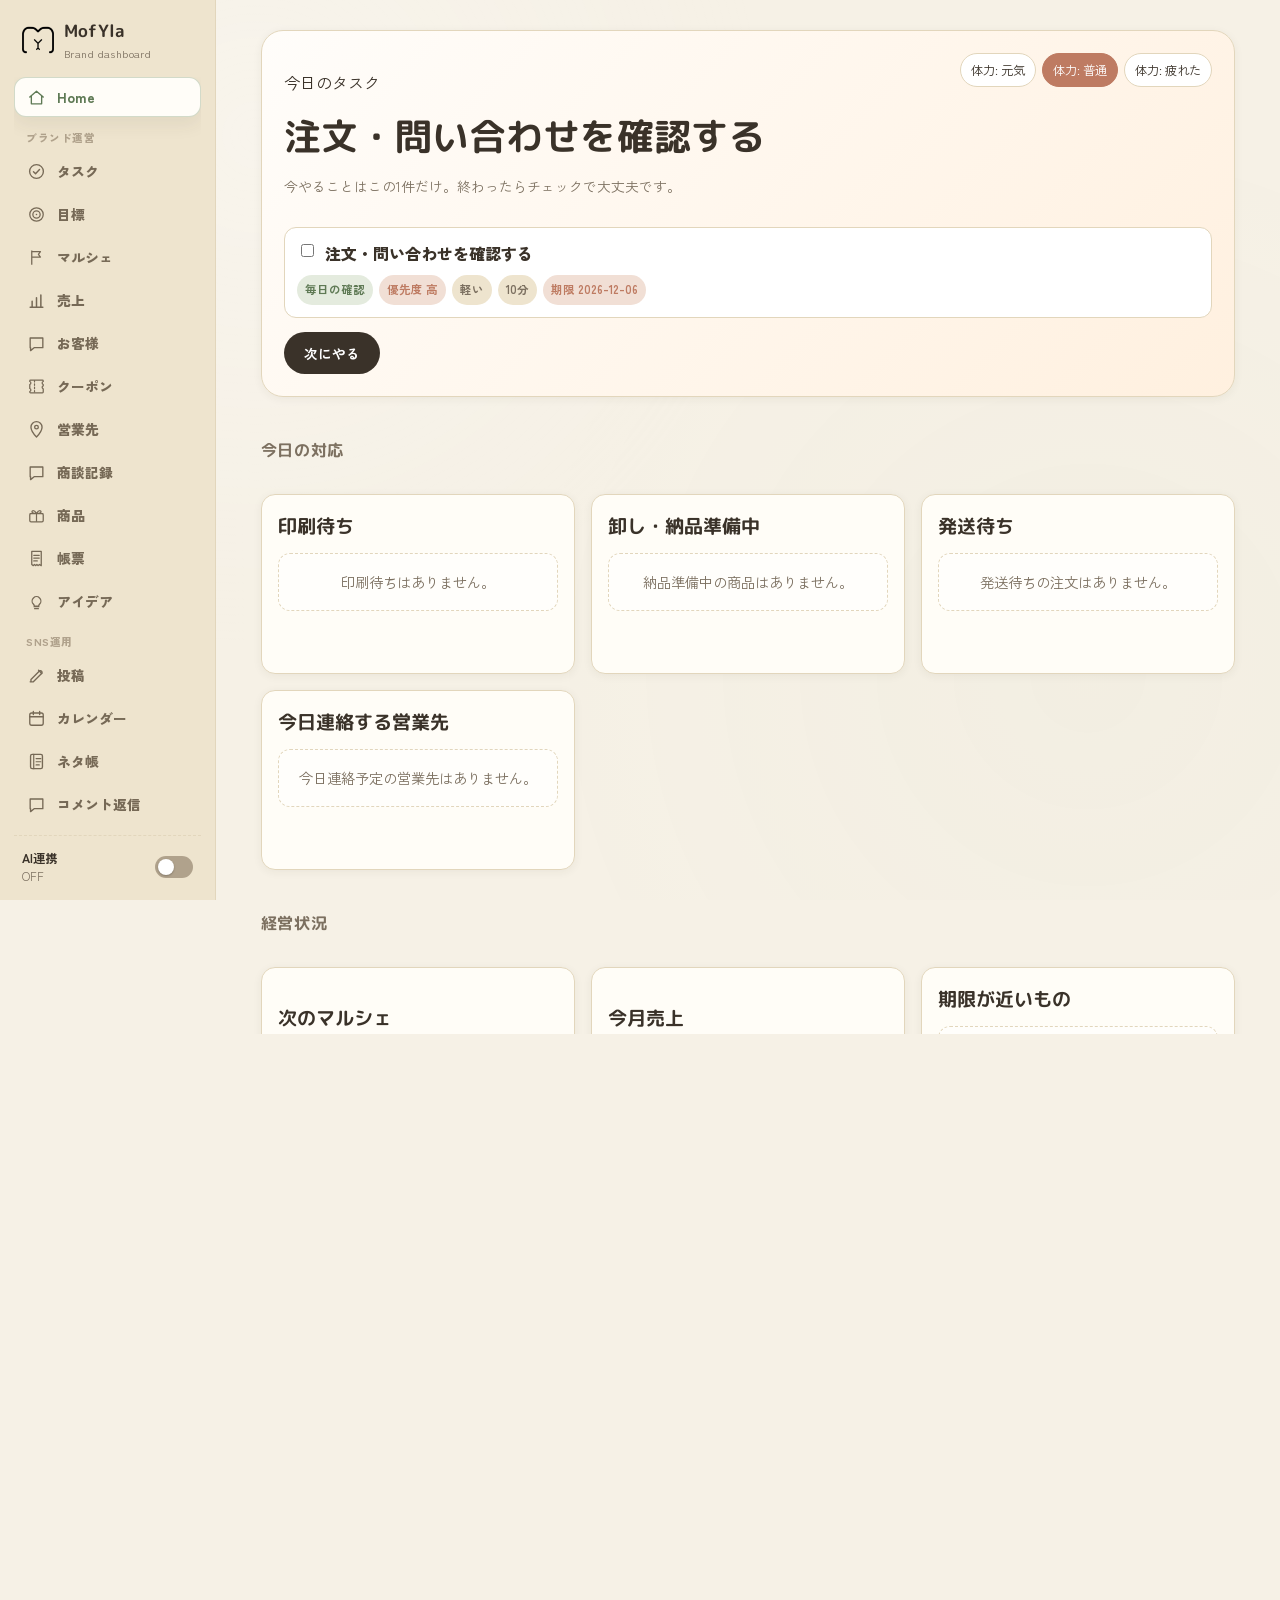
==== commit 933b89fa: "Add files via upload" ====
--- a/index.html
+++ b/index.html
@@ -6,7 +6,7 @@
 <title>MofYla Studio | Brand Dashboard</title>
 <link rel="preconnect" href="https://fonts.googleapis.com">
 <link rel="preconnect" href="https://fonts.gstatic.com" crossorigin>
-<link href="https://fonts.googleapis.com/css2?family=M+PLUS+Rounded+1c:wght@400;500;700;800;900&family=Zen+Maru+Gothic:wght@400;500;700;900&family=Zen+Kaku+Gothic+New:wght@400;500;700;900&family=Klee+One:wght@500;600&family=IBM+Plex+Mono:wght@400;500;600&display=swap" rel="stylesheet">
+<link href="https://fonts.googleapis.com/css2?family=M+PLUS+Rounded+1c:wght@400;500;700;800;900&family=Zen+Maru+Gothic:wght@400;500;700;900&family=Zen+Kaku+Gothic+New:wght@400;500;700;900&family=IBM+Plex+Mono:wght@400;500;600&display=swap" rel="stylesheet">
 <link rel="stylesheet" href="./styles/main.css">
 <link rel="stylesheet" href="./styles/components.css">
 <link rel="stylesheet" href="./styles/calendar.css">
--- a/styles/main.css
+++ b/styles/main.css
@@ -118,7 +118,7 @@
 }
 .section-gap{margin-bottom:26px;}
 .label-eyebrow{
-  font-family:'Klee One','Hiragino Sans',sans-serif;font-size:1.15rem;color:var(--clay);
+  font-family:'M PLUS Rounded 1c','Zen Maru Gothic','Hiragino Maru Gothic ProN',sans-serif;font-size:1.15rem;color:var(--clay);
   display:inline-block;margin:0 0 2px;font-weight:700;
 }
 
@@ -337,7 +337,7 @@
 .feature-columns{display:grid;grid-template-columns:1fr 1fr;gap:18px;margin-bottom:6px;}
 @media (max-width:760px){.feature-columns{grid-template-columns:1fr;}}
 .feature-block{background:var(--paper);border:1px dashed var(--line);border-radius:var(--radius-md);padding:14px 16px;}
-.feature-block .lbl{font-family:'Klee One','Hiragino Sans',sans-serif;font-size:1.05rem;color:var(--sage-deep);font-weight:700;margin:0 0 4px;}
+.feature-block .lbl{font-family:'M PLUS Rounded 1c','Zen Maru Gothic','Hiragino Maru Gothic ProN',sans-serif;font-size:1.05rem;color:var(--sage-deep);font-weight:700;margin:0 0 4px;}
 .feature-block p{margin:0;font-size:0.86rem;color:var(--ink);}
 .feature-tags{display:flex;flex-wrap:wrap;gap:6px;margin:16px 0 0;}
 .feature-tags span{font-size:0.76rem;color:var(--sage-deep);background:var(--sage-soft);padding:3px 10px;border-radius:999px;}
@@ -419,7 +419,7 @@
 
 /* pre-post checklist */
 .precheck{margin-top:22px;border-top:1px dashed var(--line);padding-top:18px;}
-.precheck-title{font-family:'Klee One','Hiragino Sans',sans-serif;font-size:1.15rem;color:var(--sage-deep);font-weight:700;margin:0 0 10px;}
+.precheck-title{font-family:'M PLUS Rounded 1c','Zen Maru Gothic','Hiragino Maru Gothic ProN',sans-serif;font-size:1.15rem;color:var(--sage-deep);font-weight:700;margin:0 0 10px;}
 .precheck-grid{display:grid;grid-template-columns:repeat(auto-fit,minmax(190px,1fr));gap:10px;}
 .precheck-item{display:flex;align-items:center;gap:9px;font-size:0.84rem;padding:9px 12px;border-radius:10px;background:var(--paper);border:1px solid var(--line);}
 .precheck-item .icon{width:20px;text-align:center;font-size:0.9rem;}
